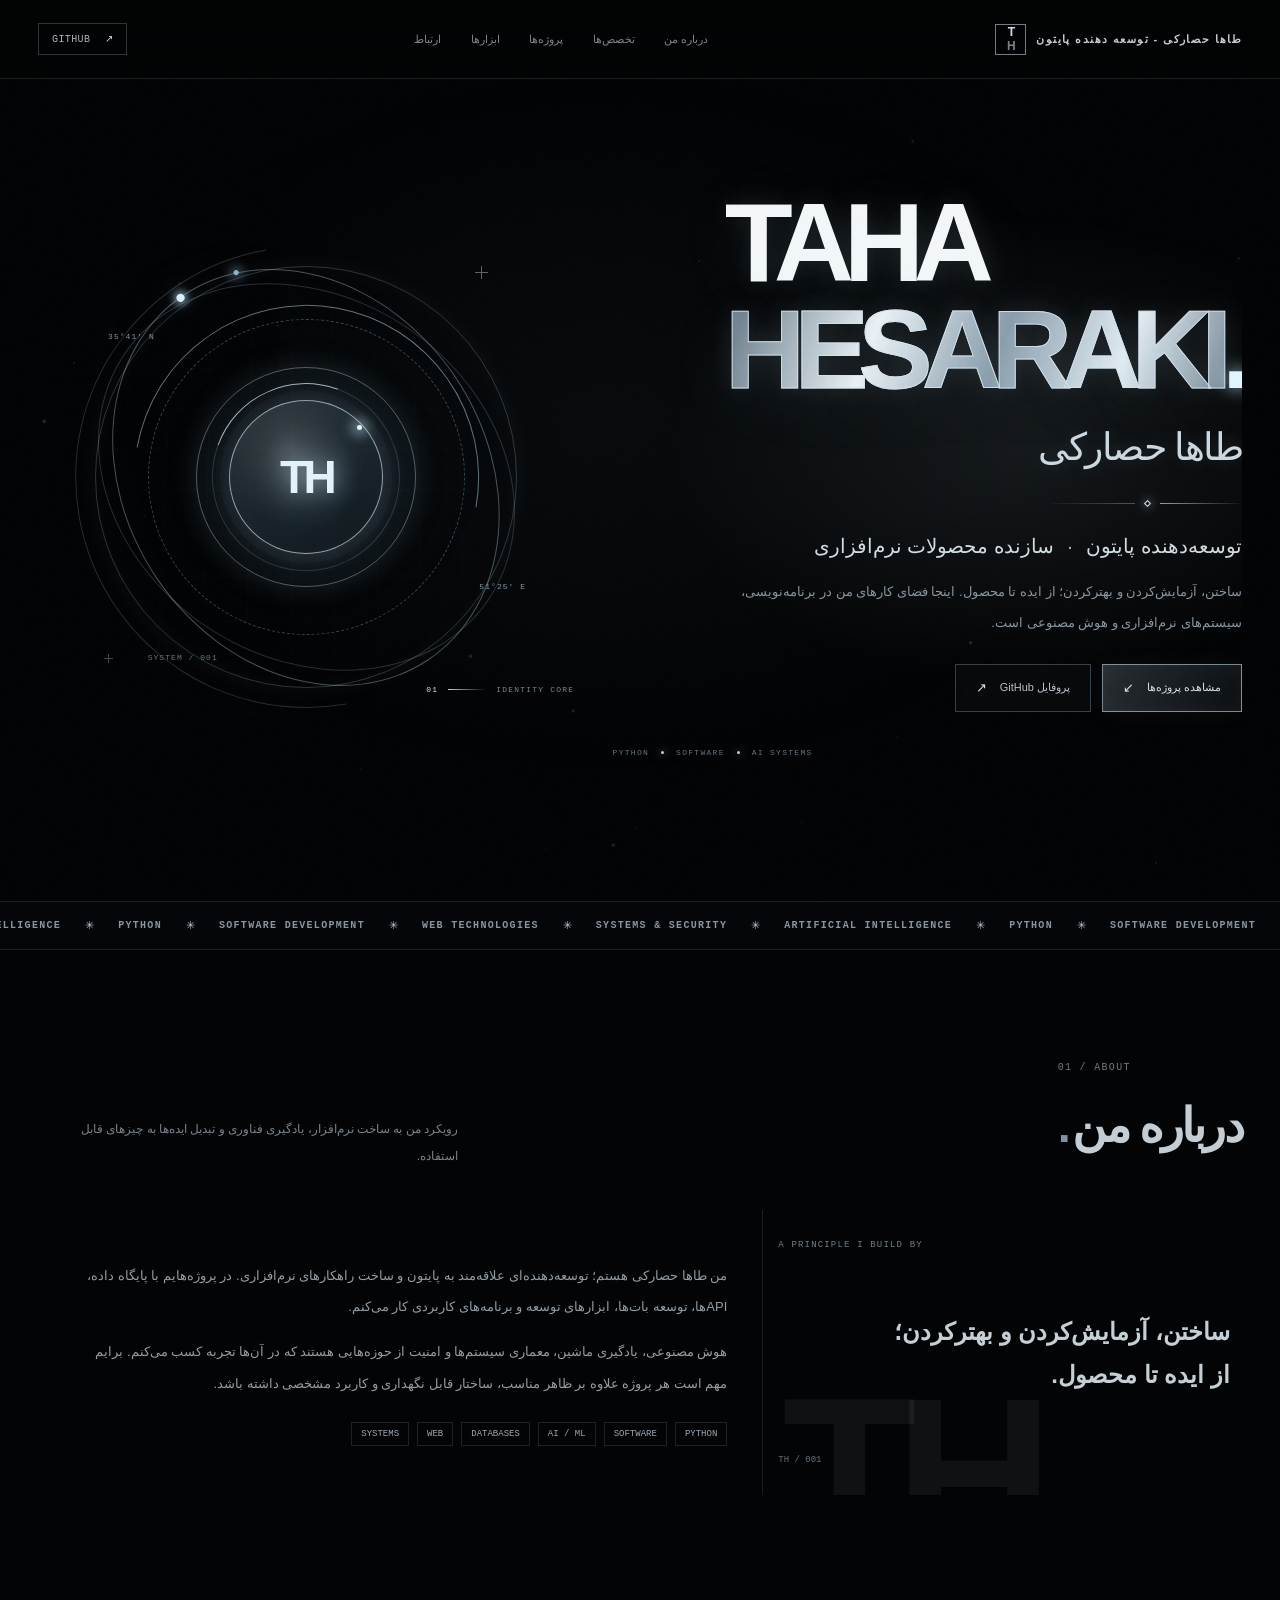
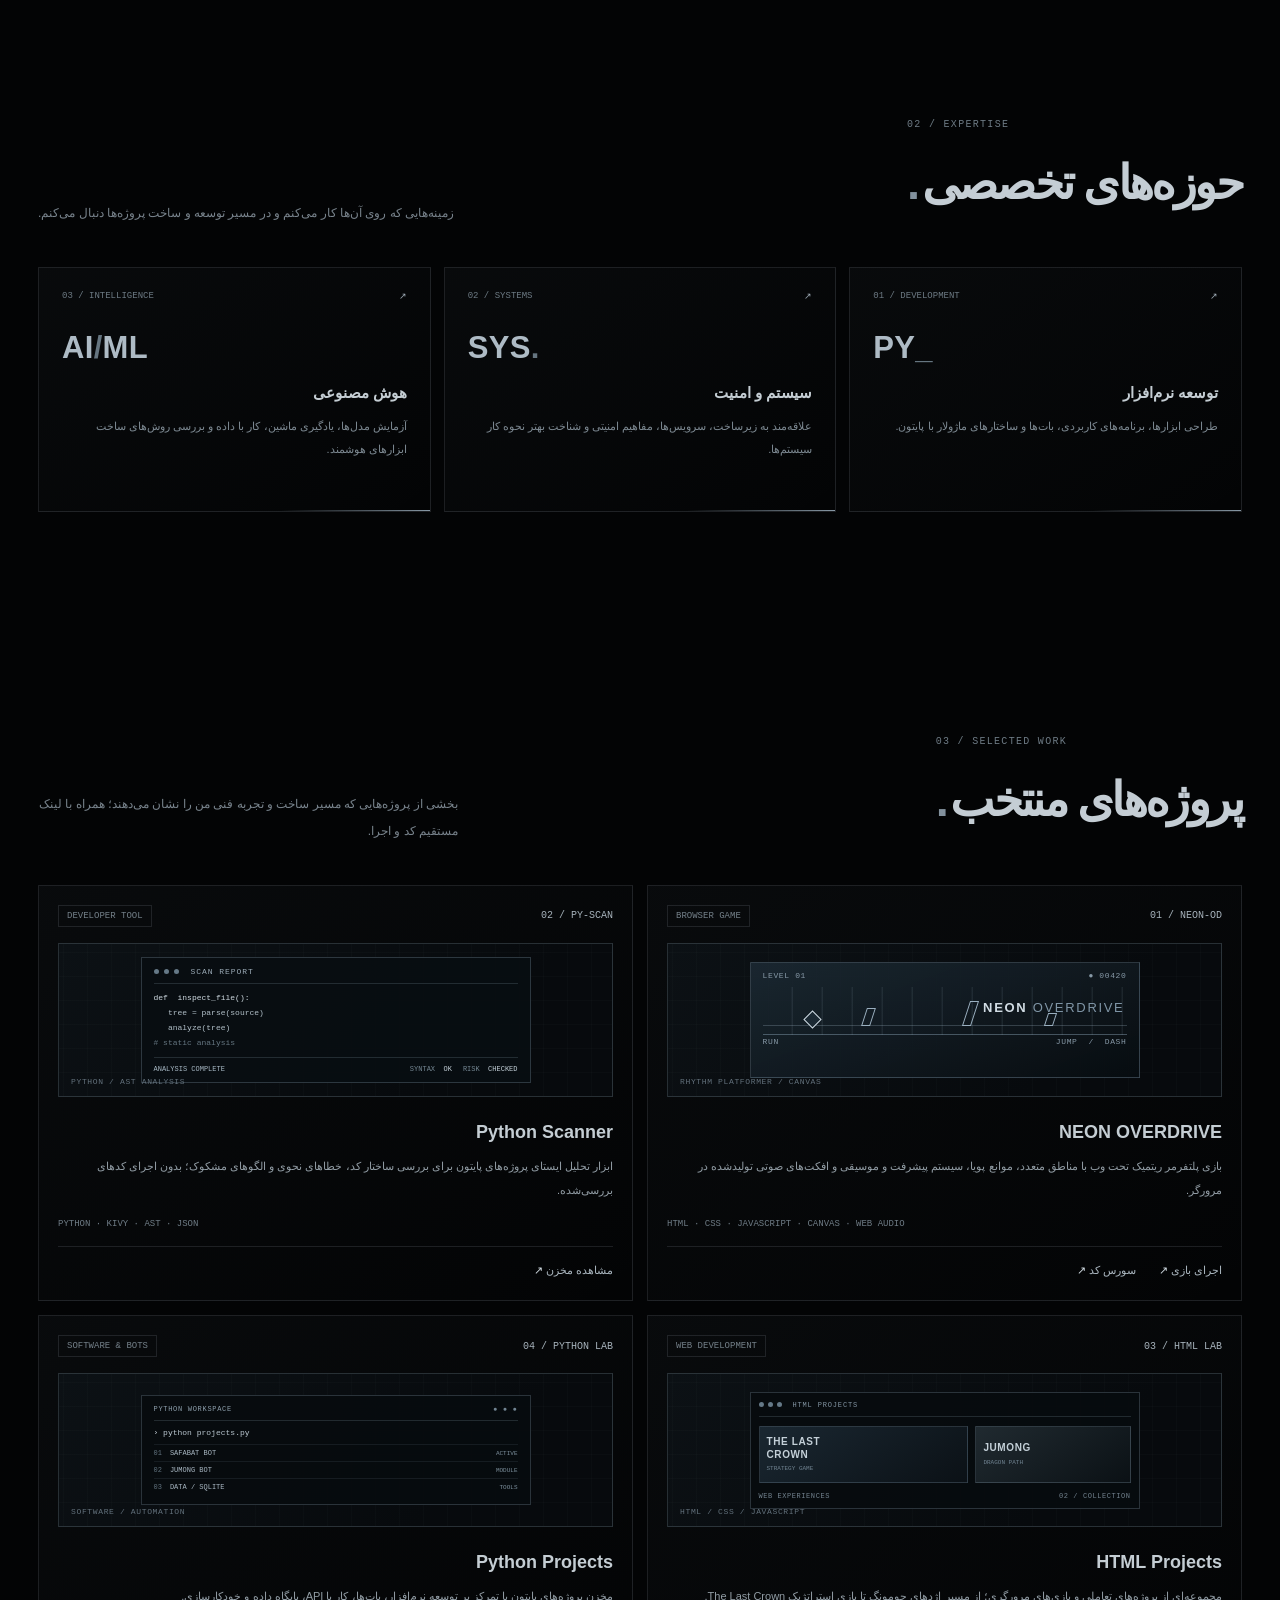
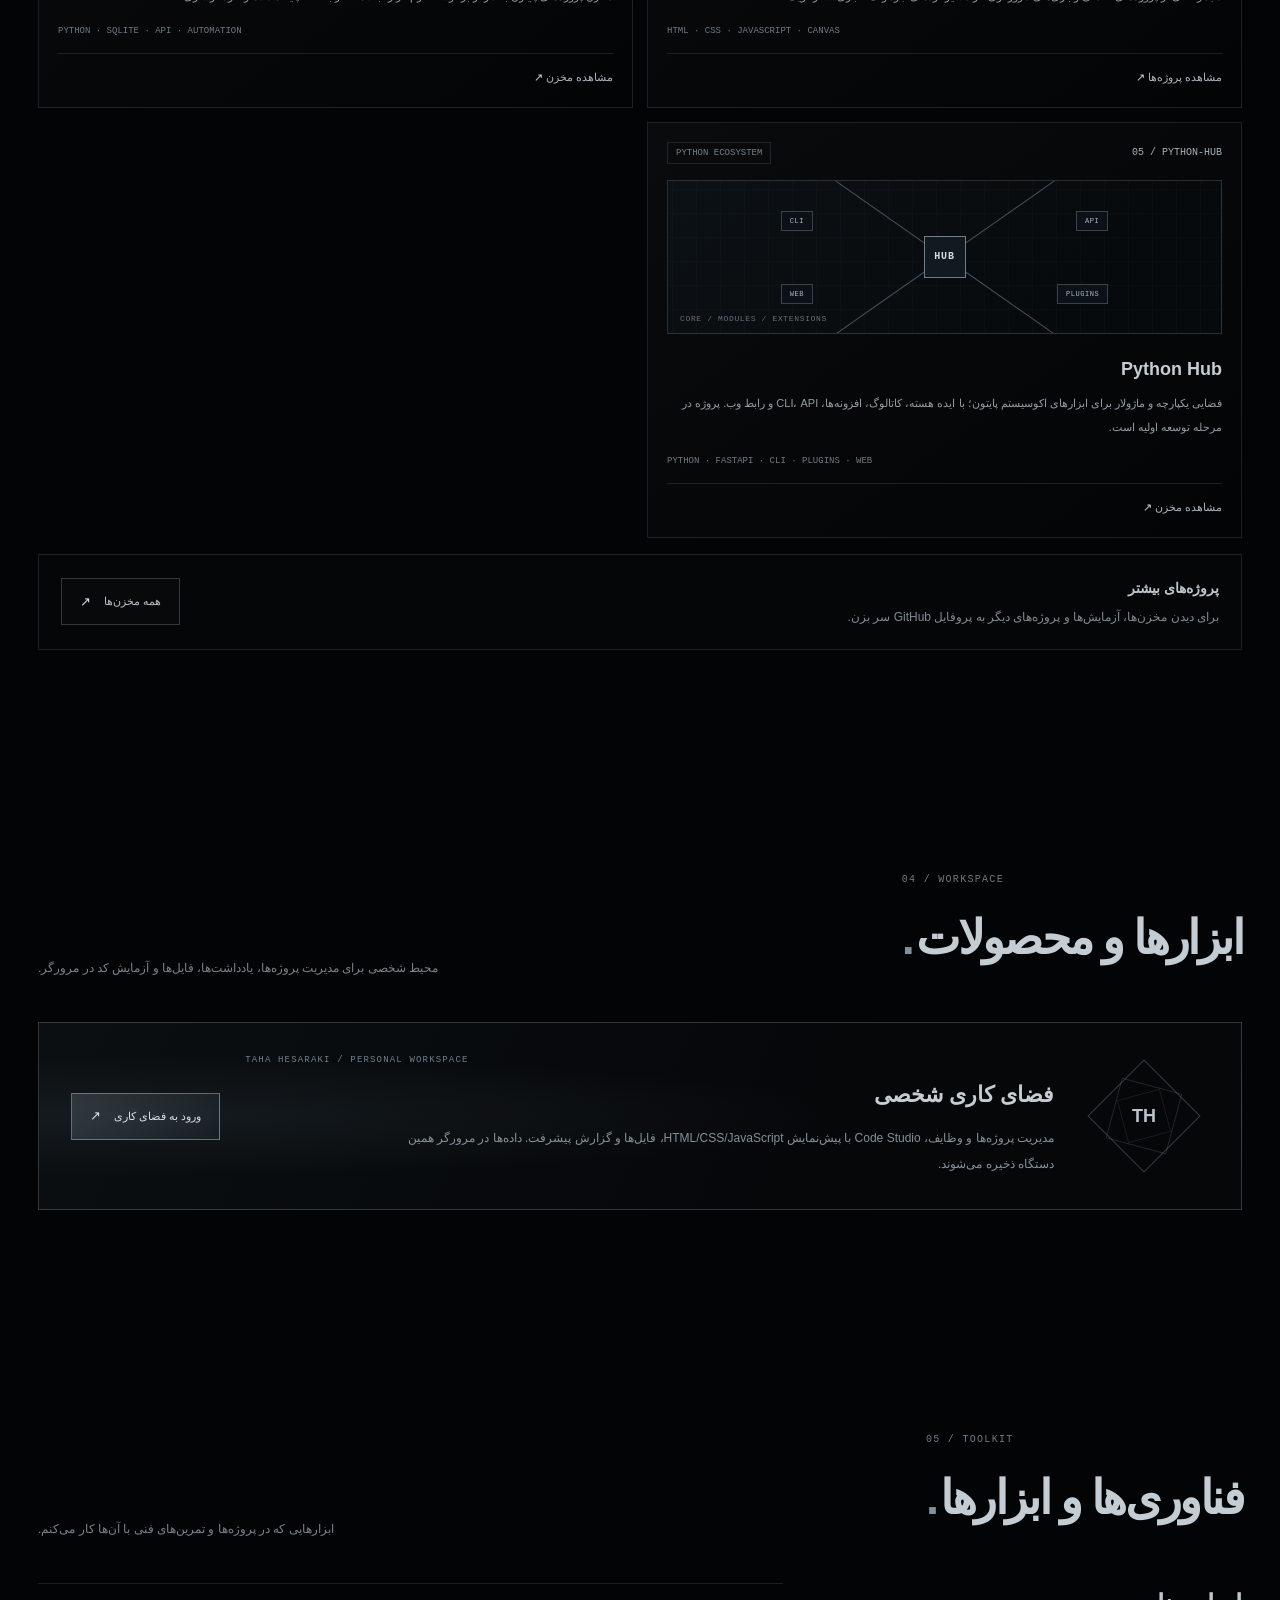
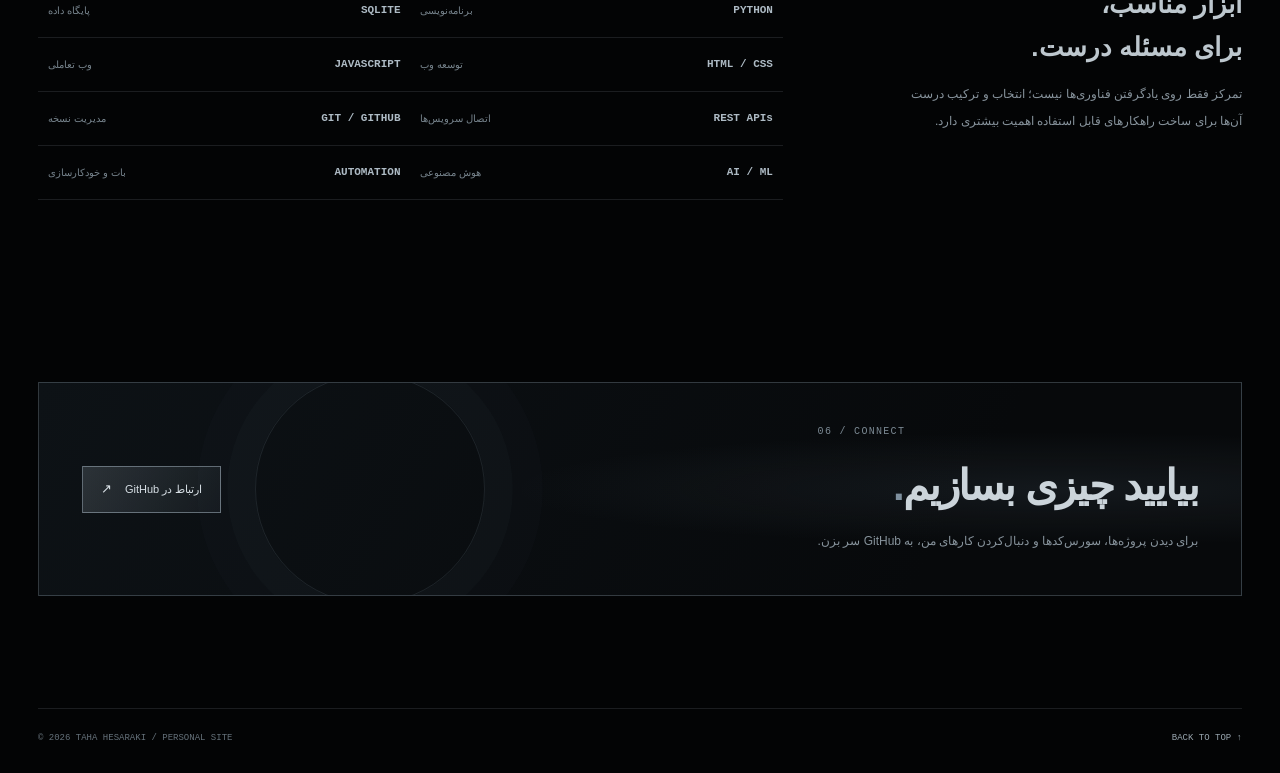
==== index.html @ ca50e753 "Refresh stylesheet cache after mobile hero fix" ====
<!doctype html>
<html lang="fa" dir="rtl">
<head>
<meta charset="utf-8">
<meta name="viewport" content="width=device-width, initial-scale=1">
<meta name="theme-color" content="#030405">
<meta name="description" content="وب‌سایت شخصی طاها حصارکی؛ توسعه نرم‌افزار، پایتون، سیستم‌ها و هوش مصنوعی. پروژه‌ها، تخصص‌ها و ابزارها.">
<meta name="google-site-verification" content="Q-YKdiDwGB5P6xea0wYC6nx39-fUan0Ve2GbuuRShiM">
<meta property="og:type" content="website">
<meta property="og:locale" content="fa_IR">
<meta property="og:title" content="طاها حصارکی - توسعه دهنده پایتون">
<meta property="og:description" content="فضای دیجیتال طاها حصارکی؛ نرم‌افزار، پایتون، سیستم‌ها و هوش مصنوعی.">
<meta property="og:url" content="https://tahadev24.github.io/">
<meta name="twitter:card" content="summary">
<link rel="canonical" href="https://tahadev24.github.io/">
<link rel="icon" type="image/svg+xml" href="data:image/svg+xml,%3Csvg xmlns='http://www.w3.org/2000/svg' viewBox='0 0 64 64'%3E%3Crect width='64' height='64' rx='14' fill='%23080a0c'/%3E%3Cpath d='M13 17h38v7H36v23h-8V24H13z' fill='%23c9cdd1'/%3E%3C/svg%3E">
<link rel="stylesheet" href="/assets/css/site.css?v=20261123-mobilefix1">
<title>طاها حصارکی - توسعه دهنده پایتون</title>
</head>
<body>
<div class="ambient" aria-hidden="true"></div>
<canvas id="silver-field" aria-hidden="true"></canvas>
<div id="progress" aria-hidden="true"></div>
<header class="site-header">
  <div class="wrap nav">
    <a class="brand" href="#home" aria-label="طاها حصارکی - توسعه دهنده پایتون"><span class="brand-symbol" aria-hidden="true">T<span>H</span></span><span class="brand-name">طاها حصارکی - توسعه دهنده پایتون</span></a>
    <nav class="nav-links" id="primary-navigation" aria-label="ناوبری اصلی">
      <a href="#about">درباره من</a><a href="#expertise">تخصص‌ها</a><a href="#projects">پروژه‌ها</a><a href="#tools">ابزارها</a><a href="#contact">ارتباط</a>
    </nav>
    <div class="nav-actions">
      <a class="github-link" href="https://github.com/TahaDev24" target="_blank" rel="noopener noreferrer">GITHUB <span>↗</span></a>
      <button class="menu-toggle" type="button" aria-label="باز کردن منو" aria-expanded="false" aria-controls="primary-navigation"><span aria-hidden="true">☰</span></button>
    </div>
  </div>
</header>
<main>
  <section class="hero wrap hero-typographic" id="home">
    <div class="hero-identity">
      <div class="hero-name-wrap">
        <h1 class="hero-name" aria-label="Taha Hesaraki">
          <span class="hero-name-first">TAHA</span>
          <span class="hero-name-last">HESARAKI<span class="hero-name-period">.</span></span>
        </h1>
        <div class="hero-native-name" lang="fa" dir="rtl">طاها حصارکی</div>
      </div>
      <div class="hero-divider"><span></span><i></i><span></span></div>
      <div class="hero-role">توسعه‌دهنده پایتون <b>·</b> سازنده محصولات نرم‌افزاری</div>
      <p class="hero-description">ساختن، آزمایش‌کردن و بهترکردن؛ از ایده تا محصول. اینجا فضای کارهای من در برنامه‌نویسی، سیستم‌های نرم‌افزاری و هوش مصنوعی است.</p>
      <div class="hero-actions">
        <a class="action primary" href="#projects">مشاهده پروژه‌ها <span class="arrow">↙</span></a>
        <a class="action ghost" href="https://github.com/TahaDev24" target="_blank" rel="noopener noreferrer">پروفایل GitHub <span class="arrow">↗</span></a>
      </div>
      <div class="hero-signature"><span>PYTHON</span><i></i><span>SOFTWARE</span><i></i><span>AI SYSTEMS</span></div>
    </div>
    <div class="hero-tech-visual" aria-hidden="true">
      <div class="tech-visual-grid"></div>
      <div class="tech-visual-cross cross-one"></div><div class="tech-visual-cross cross-two"></div>
      <div class="reactor">
        <div class="reactor-halo"></div>
        <div class="reactor-ring ring-outer"></div>
        <div class="reactor-ring ring-middle"></div>
        <div class="reactor-ring ring-inner"></div>
        <div class="reactor-orbit orbit-one"><i></i></div>
        <div class="reactor-orbit orbit-two"><i></i></div>
        <div class="reactor-core"><span>TH</span><i></i></div>
        <span class="reactor-coordinate coordinate-one">35°41' N</span>
        <span class="reactor-coordinate coordinate-two">51°25' E</span>
        <span class="reactor-coordinate coordinate-three">SYSTEM / 001</span>
      </div>
      <div class="visual-index"><span>01</span><i></i><span>IDENTITY CORE</span></div>
    </div>
    <a class="scroll-cue" href="#about" aria-label="رفتن به بخش درباره من"><span>SCROLL TO EXPLORE</span><i></i></a>
  </section>

  <div class="marquee" aria-label="حوزه‌های فعالیت"><div class="marquee-track" aria-hidden="true">
    <span>SOFTWARE DEVELOPMENT</span><i>✳</i><span>PYTHON</span><i>✳</i><span>ARTIFICIAL INTELLIGENCE</span><i>✳</i><span>SYSTEMS &amp; SECURITY</span><i>✳</i><span>WEB TECHNOLOGIES</span><i>✳</i>
    <span>SOFTWARE DEVELOPMENT</span><i>✳</i><span>PYTHON</span><i>✳</i><span>ARTIFICIAL INTELLIGENCE</span><i>✳</i><span>SYSTEMS &amp; SECURITY</span><i>✳</i><span>WEB TECHNOLOGIES</span><i>✳</i>
  </div></div>

  <section class="content-section" id="about"><div class="wrap">
    <div class="section-heading reveal"><div><div class="section-index">01 / ABOUT</div><h2 class="section-title">درباره من<span class="title-mark">.</span></h2></div><p class="section-description">رویکرد من به ساخت نرم‌افزار، یادگیری فناوری و تبدیل ایده‌ها به چیزهای قابل استفاده.</p></div>
    <div class="about-grid">
      <div class="about-quote reveal"><div class="micro">A PRINCIPLE I BUILD BY</div><strong>ساختن، آزمایش‌کردن و بهترکردن؛<br>از ایده تا محصول.</strong><div class="quote-index">TH / 001</div></div>
      <div class="about-copy reveal delay-1">
        <p>من طاها حصارکی هستم؛ توسعه‌دهنده‌ای علاقه‌مند به پایتون و ساخت راهکارهای نرم‌افزاری. در پروژه‌هایم با پایگاه داده، APIها، توسعه بات‌ها، ابزارهای توسعه و برنامه‌های کاربردی کار می‌کنم.</p>
        <p>هوش مصنوعی، یادگیری ماشین، معماری سیستم‌ها و امنیت از حوزه‌هایی هستند که در آن‌ها تجربه کسب می‌کنم. برایم مهم است هر پروژه علاوه بر ظاهر مناسب، ساختار قابل نگهداری و کاربرد مشخصی داشته باشد.</p>
        <div class="tag-list"><span>PYTHON</span><span>SOFTWARE</span><span>AI / ML</span><span>DATABASES</span><span>WEB</span><span>SYSTEMS</span></div>
      </div>
    </div>
  </div></section>

  <section class="content-section" id="expertise"><div class="wrap">
    <div class="section-heading reveal"><div><div class="section-index">02 / EXPERTISE</div><h2 class="section-title">حوزه‌های تخصصی<span class="title-mark">.</span></h2></div><p class="section-description">زمینه‌هایی که روی آن‌ها کار می‌کنم و در مسیر توسعه و ساخت پروژه‌ها دنبال می‌کنم.</p></div>
    <div class="capability-grid">
      <article class="capability reveal"><div class="capability-top"><span>01 / DEVELOPMENT</span><b>↗</b></div><div class="capability-mark">PY<span>_</span></div><h3>توسعه نرم‌افزار</h3><p>طراحی ابزارها، برنامه‌های کاربردی، بات‌ها و ساختارهای ماژولار با پایتون.</p><div class="capability-line"></div></article>
      <article class="capability reveal delay-1"><div class="capability-top"><span>02 / SYSTEMS</span><b>↗</b></div><div class="capability-mark">SYS<span>.</span></div><h3>سیستم و امنیت</h3><p>علاقه‌مند به زیرساخت، سرویس‌ها، مفاهیم امنیتی و شناخت بهتر نحوه کار سیستم‌ها.</p><div class="capability-line"></div></article>
      <article class="capability reveal delay-2"><div class="capability-top"><span>03 / INTELLIGENCE</span><b>↗</b></div><div class="capability-mark">AI<span>/</span>ML</div><h3>هوش مصنوعی</h3><p>آزمایش مدل‌ها، یادگیری ماشین، کار با داده و بررسی روش‌های ساخت ابزارهای هوشمند.</p><div class="capability-line"></div></article>
    </div>
  </div></section>

  <section class="content-section" id="projects"><div class="wrap">
    <div class="section-heading reveal"><div><div class="section-index">03 / SELECTED WORK</div><h2 class="section-title">پروژه‌های منتخب<span class="title-mark">.</span></h2></div><p class="section-description">بخشی از پروژه‌هایی که مسیر ساخت و تجربه فنی من را نشان می‌دهند؛ همراه با لینک مستقیم کد و اجرا.</p></div>
    <div class="projects-grid">
      <article class="project reveal"><div class="project-top"><span class="project-id">01 / NEON-OD</span><span class="project-type">BROWSER GAME</span></div><div class="project-visual neon" aria-label="نمای گرافیکی بازی NEON OVERDRIVE"><div class="game-preview"><div class="game-hud"><span>LEVEL 01</span><span>● 00420</span></div><div class="game-track"><i></i><i></i><i></i><b></b></div><div class="game-readout">NEON <strong>OVERDRIVE</strong></div><div class="game-foot"><span>RUN</span><span>JUMP&nbsp; / &nbsp;DASH</span></div></div><span class="visual-coord">RHYTHM PLATFORMER / CANVAS</span></div><h3>NEON OVERDRIVE</h3><p>بازی پلتفرمر ریتمیک تحت وب با مناطق متعدد، موانع پویا، سیستم پیشرفت و موسیقی و افکت‌های صوتی تولیدشده در مرورگر.</p><div class="stack">HTML · CSS · JAVASCRIPT · CANVAS · WEB AUDIO</div><div class="project-links"><a href="https://tahadev24.github.io/NEON-OVERDRIVE/" target="_blank" rel="noopener noreferrer">اجرای بازی <b>↗</b></a><a href="https://github.com/TahaDev24/NEON-OVERDRIVE" target="_blank" rel="noopener noreferrer">سورس کد <b>↗</b></a></div></article>
      <article class="project reveal delay-1"><div class="project-top"><span class="project-id">02 / PY-SCAN</span><span class="project-type">DEVELOPER TOOL</span></div><div class="project-visual scanner" aria-label="نمای گرافیکی گزارش تحلیل کد پایتون"><div class="scan-preview"><div class="scan-title"><span></span><span></span><span></span><b>SCAN REPORT</b></div><div class="code-lines"><i>def&nbsp; inspect_file():</i><i>&nbsp;&nbsp; tree = parse(source)</i><i>&nbsp;&nbsp; analyze(tree)</i><i class="code-muted"># static analysis</i></div><div class="scan-result"><b>ANALYSIS COMPLETE</b><span>SYNTAX&nbsp; <strong>OK</strong></span><span>RISK&nbsp; <strong>CHECKED</strong></span></div></div><span class="visual-coord">PYTHON / AST ANALYSIS</span></div><h3>Python Scanner</h3><p>ابزار تحلیل ایستای پروژه‌های پایتون برای بررسی ساختار کد، خطاهای نحوی و الگوهای مشکوک؛ بدون اجرای کدهای بررسی‌شده.</p><div class="stack">PYTHON · KIVY · AST · JSON</div><div class="project-links"><a href="https://github.com/TahaDev24/Python-Scanner" target="_blank" rel="noopener noreferrer">مشاهده مخزن <b>↗</b></a></div></article>
      <article class="project reveal"><div class="project-top"><span class="project-id">03 / HTML LAB</span><span class="project-type">WEB DEVELOPMENT</span></div><div class="project-visual web" aria-label="نمای گرافیکی مجموعه پروژه‌های وب"><div class="web-preview"><div class="browser-bar"><span></span><span></span><span></span><b>HTML PROJECTS</b></div><div class="web-showcase"><div class="web-tile crown"><b>THE LAST<br>CROWN</b><small>STRATEGY GAME</small></div><div class="web-tile dragon"><b>JUMONG</b><small>DRAGON PATH</small></div></div><div class="web-footer"><span>WEB EXPERIENCES</span><span>02 / COLLECTION</span></div></div><span class="visual-coord">HTML / CSS / JAVASCRIPT</span></div><h3>HTML Projects</h3><p>مجموعه‌ای از پروژه‌های تعاملی و بازی‌های مرورگری؛ از مسیر اژدهای جومونگ تا بازی استراتژیک The Last Crown.</p><div class="stack">HTML · CSS · JAVASCRIPT · CANVAS</div><div class="project-links"><a href="https://github.com/TahaDev24/HTML-Projects" target="_blank" rel="noopener noreferrer">مشاهده پروژه‌ها <b>↗</b></a></div></article>
      <article class="project reveal delay-1"><div class="project-top"><span class="project-id">04 / PYTHON LAB</span><span class="project-type">SOFTWARE &amp; BOTS</span></div><div class="project-visual data" aria-label="نمای گرافیکی ابزارها و پروژه‌های پایتون"><div class="terminal-preview"><div class="terminal-head"><span>PYTHON WORKSPACE</span><b>● ● ●</b></div><div class="terminal-command"><i>›</i> python projects.py</div><div class="terminal-row"><span>01</span><b>SAFABAT BOT</b><em>ACTIVE</em></div><div class="terminal-row"><span>02</span><b>JUMONG BOT</b><em>MODULE</em></div><div class="terminal-row"><span>03</span><b>DATA / SQLITE</b><em>TOOLS</em></div></div><span class="visual-coord">SOFTWARE / AUTOMATION</span></div><h3>Python Projects</h3><p>مخزن پروژه‌های پایتون با تمرکز بر توسعه نرم‌افزار، بات‌ها، کار با API، پایگاه داده و خودکارسازی.</p><div class="stack">PYTHON · SQLITE · API · AUTOMATION</div><div class="project-links"><a href="https://github.com/TahaDev24/Python-Projects" target="_blank" rel="noopener noreferrer">مشاهده مخزن <b>↗</b></a></div></article>
      <article class="project reveal"><div class="project-top"><span class="project-id">05 / PYTHON-HUB</span><span class="project-type">PYTHON ECOSYSTEM</span></div><div class="project-visual hub" aria-label="نمای گرافیکی معماری ماژولار Python Hub"><div class="hub-preview"><div class="hub-core">HUB</div><span class="hub-module m1">CLI</span><span class="hub-module m2">API</span><span class="hub-module m3">WEB</span><span class="hub-module m4">PLUGINS</span><i class="hub-link l1"></i><i class="hub-link l2"></i><i class="hub-link l3"></i><i class="hub-link l4"></i></div><span class="visual-coord">CORE / MODULES / EXTENSIONS</span></div><h3>Python Hub</h3><p>فضایی یکپارچه و ماژولار برای ابزارهای اکوسیستم پایتون؛ با ایده هسته، کاتالوگ، افزونه‌ها، CLI، API و رابط وب. پروژه در مرحله توسعه اولیه است.</p><div class="stack">PYTHON · FASTAPI · CLI · PLUGINS · WEB</div><div class="project-links"><a href="https://github.com/TahaDev24/PYTHON-HUB" target="_blank" rel="noopener noreferrer">مشاهده مخزن <b>↗</b></a></div></article>
    </div>
    <div class="more-projects reveal"><div><strong>پروژه‌های بیشتر</strong><p>برای دیدن مخزن‌ها، آزمایش‌ها و پروژه‌های دیگر به پروفایل GitHub سر بزن.</p></div><a class="action ghost" href="https://github.com/TahaDev24?tab=repositories" target="_blank" rel="noopener noreferrer">همه مخزن‌ها <span class="arrow">↗</span></a></div>
  </div></section>

  <section class="content-section" id="tools"><div class="wrap">
    <div class="section-heading reveal"><div><div class="section-index">04 / WORKSPACE</div><h2 class="section-title">ابزارها و محصولات<span class="title-mark">.</span></h2></div><p class="section-description">محیط شخصی برای مدیریت پروژه‌ها، یادداشت‌ها، فایل‌ها و آزمایش کد در مرورگر.</p></div>
    <div class="workspace-banner reveal"><div class="workspace-graphic" aria-hidden="true"><span></span><span></span><span></span><b>TH</b></div><div class="workspace-copy"><div class="micro">TAHA HESARAKI / PERSONAL WORKSPACE</div><h3>فضای کاری شخصی</h3><p>مدیریت پروژه‌ها و وظایف، Code Studio با پیش‌نمایش HTML/CSS/JavaScript، فایل‌ها و گزارش پیشرفت. داده‌ها در مرورگر همین دستگاه ذخیره می‌شوند.</p></div><a class="action primary" href="/tools/">ورود به فضای کاری <span class="arrow">↗</span></a></div>
  </div></section>

  <section class="content-section" id="skills"><div class="wrap">
    <div class="section-heading reveal"><div><div class="section-index">05 / TOOLKIT</div><h2 class="section-title">فناوری‌ها و ابزارها<span class="title-mark">.</span></h2></div><p class="section-description">ابزارهایی که در پروژه‌ها و تمرین‌های فنی با آن‌ها کار می‌کنم.</p></div>
    <div class="skill-layout"><div class="skill-intro reveal"><strong>ابزار مناسب،<br>برای مسئله درست.</strong><p>تمرکز فقط روی یادگرفتن فناوری‌ها نیست؛ انتخاب و ترکیب درست آن‌ها برای ساخت راهکارهای قابل استفاده اهمیت بیشتری دارد.</p></div><div class="skill-list reveal delay-1">
      <div class="skill"><b>PYTHON</b><span>برنامه‌نویسی</span></div><div class="skill"><b>SQLITE</b><span>پایگاه داده</span></div>
      <div class="skill"><b>HTML / CSS</b><span>توسعه وب</span></div><div class="skill"><b>JAVASCRIPT</b><span>وب تعاملی</span></div>
      <div class="skill"><b>REST APIs</b><span>اتصال سرویس‌ها</span></div><div class="skill"><b>GIT / GITHUB</b><span>مدیریت نسخه</span></div>
      <div class="skill"><b>AI / ML</b><span>هوش مصنوعی</span></div><div class="skill"><b>AUTOMATION</b><span>بات و خودکارسازی</span></div>
    </div></div>
  </div></section>

  <section class="content-section contact-section" id="contact"><div class="wrap"><div class="contact-panel reveal">
    <div class="contact-orbit" aria-hidden="true"></div><div class="contact-copy"><div class="section-index">06 / CONNECT</div><h2>بیایید چیزی بسازیم<span>.</span></h2><p>برای دیدن پروژه‌ها، سورس‌کدها و دنبال‌کردن کارهای من، به GitHub سر بزن.</p></div>
    <a class="action primary" href="https://github.com/TahaDev24" target="_blank" rel="noopener noreferrer">ارتباط در GitHub <span class="arrow">↗</span></a>
  </div></div></section>
</main>
<footer class="wrap"><span>© <span id="year"></span> TAHA HESARAKI / PERSONAL SITE</span><a href="#home">BACK TO TOP ↑</a></footer>
<script src="/assets/js/silver-field.js?v=20261122-4" defer></script>
<script src="/assets/js/site.js?v=20261122-4" defer></script>
</body>
</html>
---- assets/css/site.css ----
:root{
  color-scheme:dark;--bg:#030405;--panel:#080a0c;--panel2:#0b0e11;--ink:#c9cdd1;--bright:#e0e4e7;--muted:#747c83;--dim:#454d54;--line:rgba(190,202,212,.13);--line2:rgba(190,202,212,.24);--silver:#aeb8c1;--fa:Tahoma,"Segoe UI",sans-serif;--en:Arial,Helvetica,sans-serif;--mono:"Courier New",monospace;--max:1280px;--ease:cubic-bezier(.2,.75,.25,1)
}
*{box-sizing:border-box}html{background:var(--bg);color-scheme:dark;scroll-behavior:smooth;scroll-padding-top:100px;overflow-x:clip}
body{margin:0;min-width:320px;background:var(--bg);color:var(--ink);font:400 14px/1.9 var(--fa);overflow-x:clip}
body:after{content:"";position:fixed;inset:0;z-index:9;pointer-events:none;opacity:.025;background-image:url("data:image/svg+xml,%3Csvg viewBox='0 0 180 180' xmlns='http://www.w3.org/2000/svg'%3E%3Cfilter id='n'%3E%3CfeTurbulence type='fractalNoise' baseFrequency='.8' numOctaves='3' stitchTiles='stitch'/%3E%3C/filter%3E%3Crect width='100%25' height='100%25' filter='url(%23n)' opacity='.3'/%3E%3C/svg%3E")}
a{color:inherit;text-decoration:none}button{font:inherit}.wrap{width:min(var(--max),calc(100% - 76px));margin-inline:auto}.mono{font-family:var(--mono);direction:ltr;unicode-bidi:embed}::selection{background:#aeb8c1;color:#050607}
.ambient{position:fixed;inset:0;z-index:-1;pointer-events:none;background:radial-gradient(ellipse at 52% 17%,rgba(137,155,171,.035),transparent 34%),#030405}
#silver-field{position:fixed;inset:0;width:100%;height:100%;z-index:1;pointer-events:none;opacity:.72;mix-blend-mode:screen;display:block}
#progress{position:fixed;z-index:60;inset:0 0 auto auto;height:2px;width:0;background:linear-gradient(90deg,#64717d,#d8e0e6);box-shadow:0 0 14px rgba(205,220,230,.42)}
.site-header{position:sticky;top:0;z-index:40;border-bottom:1px solid var(--line);background:rgba(3,4,5,.76);backdrop-filter:blur(20px);-webkit-backdrop-filter:blur(20px)}
.nav{height:78px;display:flex;align-items:center;justify-content:space-between;gap:24px}
.brand{display:flex;align-items:center;gap:10px;direction:ltr;white-space:nowrap}.brand-symbol{width:31px;height:31px;display:grid;place-items:center;border:1px solid #707d88;color:#d7dfe5;font:700 12px var(--en);letter-spacing:-.1em}.brand-symbol span{color:#75828d}.brand-name{font:700 11px var(--en);letter-spacing:.13em;color:#c6cdd2}.brand-version{color:#59636c;font:10px var(--mono)}
.nav-links{display:flex;align-items:center;gap:clamp(13px,2.3vw,30px);color:#7c858d;font-size:11px}.nav-links a{position:relative;transition:color .2s}.nav-links a:after{content:"";position:absolute;right:0;bottom:-10px;width:0;height:1px;background:#bac5ce;transition:width .25s}.nav-links a:hover,.nav-links a[aria-current=location]{color:#d8dfe4}.nav-links a:hover:after{width:100%}
.nav-actions{display:flex;align-items:center;gap:10px}.github-link{padding:9px 13px;border:1px solid var(--line2);color:#aab4bc;font:10px var(--mono);direction:ltr;letter-spacing:.04em;transition:.25s}.github-link span{color:#d5dde3;margin-left:8px}.github-link:hover{border-color:#9aa8b3;background:rgba(155,171,184,.1)}
.menu-toggle{display:none;width:42px;height:42px;border:1px solid var(--line);background:transparent;color:#cbd2d8}
main,footer{position:relative;z-index:2}.site-header{position:sticky;top:0;z-index:40}
.hero{min-height:min(850px,calc(100svh - 78px));display:grid;grid-template-columns:.94fr 1.06fr;align-items:center;gap:26px;padding:65px 0 88px;position:relative;isolation:isolate}
.hero-copy{position:relative;z-index:3}.eyebrow{display:flex;align-items:center;gap:10px;color:#7e8992;font:10px var(--mono);letter-spacing:.1em;direction:ltr}.eyebrow-dot{width:6px;height:6px;border-radius:50%;background:#b7c3cc;box-shadow:0 0 12px #a9bac7}.eyebrow i{font-style:normal;color:#45515a}
.hero h1{margin:26px 0 12px;font-size:clamp(66px,8vw,112px);font-weight:800;line-height:1.15;letter-spacing:-.075em;color:#c8d0d6}.hero h1 span{display:block;color:#7e8992}
.hero-role{font:600 clamp(17px,2.2vw,28px)/1.4 var(--en);letter-spacing:.015em;color:#77838c;direction:ltr}.hero-role b{color:#aebbc5;font-weight:400;margin:0 5px}
.hero-description{max-width:550px;margin:25px 0 29px;color:#929da5;font-size:14px;line-height:2.35}
.hero-actions{display:flex;gap:11px;flex-wrap:wrap}.action{min-height:47px;display:inline-flex;align-items:center;justify-content:center;gap:13px;padding:10px 18px;border:1px solid var(--line2);color:#b8c2ca;font-size:11px;transition:transform .25s var(--ease),background .25s,color .25s,border-color .25s}.action:hover{transform:translateY(-3px);border-color:#9eacb7;background:rgba(160,176,188,.09)}.action.primary{background:linear-gradient(120deg,rgba(166,181,193,.2),rgba(90,104,116,.1));border-color:rgba(176,193,206,.48);color:#d7dfe5}.action.primary:hover{background:rgba(178,194,206,.23)}.action.ghost{background:rgba(255,255,255,.012)}.arrow{font:13px var(--mono);color:#dce4e9}
.hero-meta{display:flex;gap:18px;flex-wrap:wrap;margin-top:40px;color:#65717a;font:9px var(--mono);direction:ltr;letter-spacing:.045em}.hero-meta span:before{content:"+";color:#aab7c1;margin-right:7px}
.hero-art{height:570px;position:relative;isolation:isolate;overflow:hidden;z-index:1;border:1px solid rgba(170,190,205,.08);background:radial-gradient(ellipse at 50% 49%,rgba(106,125,141,.035),rgba(8,12,16,.015) 42%,transparent 72%);mask-image:linear-gradient(90deg,transparent 0%,#000 10%,#000 90%,transparent 100%)}
.hero-art-grid{position:absolute;inset:0;opacity:.09;background-image:linear-gradient(rgba(160,180,195,.09) 1px,transparent 1px),linear-gradient(90deg,rgba(160,180,195,.09) 1px,transparent 1px);background-size:54px 54px;mask-image:radial-gradient(ellipse at center,#000,transparent 75%)}
#hero-core{position:absolute;inset:0;width:100%;height:100%;z-index:1}
.art-label{position:absolute;z-index:2;display:flex;gap:12px;align-items:center;color:#66737e;font:9px var(--mono);letter-spacing:.1em;direction:ltr}.art-label b{font-weight:400;color:#aab7c1}.art-label-top{top:24px;left:24px}.art-label-bottom{bottom:23px;right:24px}.art-label:before{content:"";width:20px;height:1px;background:#73818d}.art-crosshair{position:absolute;z-index:2;left:50%;top:50%;width:18px;height:18px;transform:translate(-50%,-50%);border:1px solid rgba(193,207,218,.35);border-radius:50%}.art-crosshair:after,.art-crosshair:before{content:"";position:absolute;background:rgba(193,207,218,.35)}.art-crosshair:before{width:1px;height:32px;left:8px;top:-8px}.art-crosshair:after{height:1px;width:32px;top:8px;left:-8px}
.scroll-cue{position:absolute;bottom:26px;right:0;display:flex;align-items:center;gap:14px;color:#64717b;font:9px var(--mono);direction:ltr;letter-spacing:.12em}.scroll-cue i{width:48px;height:1px;background:linear-gradient(90deg,#9baab5,transparent)}.hero-index{position:absolute;bottom:24px;left:0;color:#9eabb5;font:11px var(--mono);direction:ltr}.hero-index span{color:#4c5861}
.marquee{position:relative;z-index:2;overflow:hidden;border-block:1px solid var(--line);background:rgba(10,13,16,.38);color:#8996a0;padding:13px 0}.marquee-track{display:flex;align-items:center;width:max-content;animation:marquee 42s linear infinite}.marquee span{padding:0 24px;white-space:nowrap;font:600 10px var(--mono);letter-spacing:.13em;direction:ltr}.marquee i{font-style:normal;font-size:11px;color:#c0cbd3}@keyframes marquee{to{transform:translateX(-50%)}}
section.content-section{position:relative;z-index:2;padding:112px 0}.section-heading{display:flex;align-items:end;justify-content:space-between;gap:25px;margin-bottom:40px}.section-index{color:#6e7b85;font:10px var(--mono);letter-spacing:.13em;direction:ltr}.section-title{margin:8px 0 0;font-size:clamp(31px,4vw,47px);font-weight:700;letter-spacing:-.055em;color:#c4cdd4}.title-mark{color:#82919d;margin-right:4px}.section-description{max-width:420px;margin:0;color:#78838c;font-size:12px;line-height:2.25}
.about-grid{display:grid;grid-template-columns:.78fr 1.22fr;gap:15px}.about-quote{min-height:285px;position:relative;overflow:hidden;padding:30px 12px 30px 0;border:0;background:transparent;display:flex;flex-direction:column;justify-content:space-between}.about-quote:after{content:"TH";position:absolute;bottom:-80px;left:4px;color:rgba(177,196,211,.075);font:700 220px/.9 var(--en);letter-spacing:-.1em;pointer-events:none}.micro{font:9px var(--mono);letter-spacing:.13em;color:#71808b;direction:ltr}.about-quote strong{position:relative;z-index:1;max-width:340px;font-size:24px;line-height:1.8;color:#c5cfd6}.quote-index{position:relative;z-index:1;color:#61717d;font:9px var(--mono);direction:ltr}
.about-copy{padding:31px 35px;border:0;border-right:1px solid var(--line);background:transparent;display:flex;flex-direction:column;justify-content:center}.about-copy p{margin:0;color:#929da5;font-size:13px;line-height:2.45}.about-copy p+p{margin-top:13px}.tag-list{display:flex;flex-wrap:wrap;gap:8px;margin-top:22px}.tag-list span{padding:6px 9px;border:1px solid rgba(170,190,205,.16);color:#9eabb5;font:9px var(--mono);direction:ltr}
.capability-grid{display:grid;grid-template-columns:repeat(3,minmax(0,1fr));gap:13px}.capability{position:relative;min-height:245px;padding:23px;border:1px solid var(--line);background:linear-gradient(145deg,rgba(150,170,185,.045),rgba(255,255,255,.004));transition:transform .3s var(--ease),border-color .3s,background .3s;overflow:hidden}.capability:hover{transform:translateY(-5px);border-color:rgba(177,196,210,.38);background:rgba(110,130,145,.06)}.capability-top{display:flex;justify-content:space-between;color:#6d7a84;font:9px var(--mono);direction:ltr}.capability-top b{color:#9eabb5;font-weight:400}.capability-mark{margin:28px 0 13px;color:#aebbc5;font:700 31px var(--en);letter-spacing:.01em;direction:ltr}.capability-mark span{color:#657580}.capability h3{margin:0 0 7px;font-size:15px;color:#c4cdd3}.capability p{margin:0;color:#7d8992;font-size:11px;line-height:2.1}.capability-line{position:absolute;bottom:0;right:0;width:38%;height:1px;background:linear-gradient(90deg,transparent,#8798a5)}
.projects-grid{display:grid;grid-template-columns:repeat(2,minmax(0,1fr));gap:14px}.project{position:relative;min-height:355px;display:flex;flex-direction:column;overflow:hidden;padding:19px;border:1px solid var(--line);background:linear-gradient(145deg,rgba(130,151,167,.05),rgba(255,255,255,.005));transition:transform .35s var(--ease),border-color .35s,background .35s}.project:hover{transform:translateY(-5px);border-color:rgba(176,194,207,.34);background:rgba(120,140,155,.06)}.project-top{display:flex;align-items:center;justify-content:space-between;gap:12px;margin-bottom:16px}.project-id{color:#a6b2bb;font:10px var(--mono);direction:ltr}.project-type{padding:5px 8px;border:1px solid var(--line);color:#75818a;font:9px var(--mono);direction:ltr}
.project-visual{height:154px;position:relative;display:grid;place-items:center;overflow:hidden;margin-bottom:18px;border:1px solid rgba(155,177,193,.22);background:radial-gradient(ellipse at 50% 50%,rgba(139,163,181,.22),rgba(8,12,15,.9) 72%);isolation:isolate}.project-visual:after{content:"";position:absolute;inset:0;z-index:1;pointer-events:none;background:linear-gradient(115deg,transparent 25%,rgba(220,232,240,.08) 48%,transparent 70%);transform:translateX(-120%);animation:visual-sweep 7s ease-in-out infinite}.project-visual:before{content:"";position:absolute;inset:0;background-image:radial-gradient(circle,rgba(205,218,227,.65) 0 1px,transparent 1.5px);background-size:34px 34px;background-position:4px 8px;opacity:.25}.visual-word{position:relative;z-index:2;color:#d0dbe3;font:700 22px var(--en);letter-spacing:.09em;direction:ltr;text-shadow:0 0 22px rgba(177,198,214,.25)}.visual-word span{color:#596b79}.visual-coord{position:absolute;bottom:10px;left:12px;color:#63717c;font:8px var(--mono);direction:ltr;letter-spacing:.08em}.visual-orb{position:absolute;width:108px;height:108px;border:1px solid rgba(177,199,214,.55);border-radius:50%;box-shadow:0 0 0 15px rgba(166,190,206,.035),0 0 0 31px rgba(166,190,206,.018),inset 0 0 22px rgba(176,198,214,.14),0 0 35px rgba(176,198,214,.12);animation:orbital 12s linear infinite}.visual-orb:after{content:"";position:absolute;inset:-16px 8px;border:1px solid rgba(170,193,210,.26);border-radius:50%;transform:rotate(52deg)}@keyframes orbital{to{transform:rotate(360deg)}}@keyframes visual-sweep{0%,35%{transform:translateX(-120%)}65%,100%{transform:translateX(120%)}}
.scan-lines{position:absolute;inset:0;z-index:1;background:repeating-linear-gradient(0deg,transparent 0 8px,rgba(161,185,201,.07) 9px 10px);animation:scan 7s linear infinite}.scanner:after{content:"";position:absolute;left:0;right:0;top:0;height:1px;background:#a9bac6;box-shadow:0 0 14px #91a7b7;animation:scanline 4s ease-in-out infinite}@keyframes scan{to{background-position:0 50px}}@keyframes scanline{50%{top:100%}}
.wire-cube{position:relative;z-index:2;width:76px;height:76px;border:1px solid rgba(174,196,211,.6);transform:rotate(45deg) skew(-7deg,-7deg);box-shadow:0 0 25px rgba(159,184,201,.12)}.wire-cube:after{content:"";position:absolute;inset:13px;border:1px solid rgba(174,196,211,.3)}.data-rings{position:absolute;z-index:2;width:130px;height:86px;border:1px solid rgba(166,190,207,.5);border-radius:50%;transform:rotate(-25deg);box-shadow:0 0 0 12px rgba(166,190,207,.03),0 0 0 26px rgba(166,190,207,.018)}.hub-node{position:absolute;z-index:2;width:15px;height:15px;border-radius:50%;background:#b7c6d1;box-shadow:0 0 25px 8px rgba(164,188,205,.35)}.hub-node:before,.hub-node:after{content:"";position:absolute;width:80px;height:1px;background:linear-gradient(90deg,transparent,#8da1b0,transparent);transform:rotate(45deg);left:-34px;top:6px}.hub-node:after{transform:rotate(-45deg)}
.project h3{margin:0 0 6px;font-size:18px;color:#c4cdd3}.project p{flex:1;margin:0 0 13px;color:#929da5;font-size:11px;line-height:2.15}.stack{color:#6f7c86;font:9px/2 var(--mono);direction:ltr}.project-links{display:flex;gap:18px;flex-wrap:wrap;margin-top:13px;padding-top:13px;border-top:1px solid var(--line)}.project-links a{color:#aab6bf;font-size:11px;transition:color .2s}.project-links a:hover{color:#e0e7ec}.project-links b{margin-left:5px;font:11px var(--mono);font-weight:400;color:#d1dbe2}
.more-projects{display:flex;align-items:center;justify-content:space-between;gap:20px;margin-top:16px;padding:20px 22px;border:1px solid var(--line);background:rgba(120,140,155,.025)}.more-projects p{margin:0;color:#7f8b94;font-size:12px}.more-projects strong{display:block;margin-bottom:4px;color:#bbc5cc;font-size:14px}
.workspace-banner{display:flex;align-items:center;justify-content:space-between;gap:25px;position:relative;overflow:hidden;padding:32px;border:1px solid var(--line2);background:radial-gradient(ellipse at 10% 50%,rgba(116,139,156,.1),transparent 45%),linear-gradient(115deg,#0b0f12,#050709 65%)}.workspace-graphic{position:relative;width:130px;height:100px;flex:0 0 130px;display:grid;place-items:center}.workspace-graphic span{position:absolute;width:80px;height:80px;border:1px solid rgba(169,190,205,.3);transform:rotate(45deg)}.workspace-graphic span:nth-child(2){transform:rotate(15deg) scale(.78);border-color:rgba(169,190,205,.2)}.workspace-graphic span:nth-child(3){transform:rotate(75deg) scale(.55);border-color:rgba(169,190,205,.2)}.workspace-graphic b{font:700 18px var(--en);color:#b9c5cd}.workspace-copy{position:relative;z-index:1;flex:1}.workspace-copy h3{margin:9px 0;font-size:22px;color:#c4cdd3}.workspace-copy p{max-width:680px;margin:0;color:#85919a;font-size:12px;line-height:2.2}.workspace-banner .action{position:relative;z-index:1;white-space:nowrap}
.skill-layout{display:grid;grid-template-columns:.72fr 1.28fr;gap:40px}.skill-intro{max-width:350px;color:#87939c;font-size:12px;line-height:2.3}.skill-intro strong{display:block;margin-bottom:12px;color:#bdc7ce;font-size:26px;line-height:1.65}.skill-intro p{margin:0}.skill-list{display:grid;grid-template-columns:repeat(2,1fr);border-top:1px solid var(--line)}.skill{display:flex;align-items:center;justify-content:space-between;gap:10px;padding:17px 10px;border-bottom:1px solid var(--line);transition:padding .25s,color .25s}.skill:hover{padding-inline:17px;color:#dce4e9}.skill b{font:600 11px var(--mono);direction:ltr;color:#aebbc5}.skill span{color:#77848d;font-size:10px}
.contact-section{padding-top:70px!important}.contact-panel{position:relative;display:flex;align-items:center;justify-content:space-between;gap:24px;overflow:hidden;padding:43px;border:1px solid rgba(174,194,209,.25);background:radial-gradient(ellipse at 85% 50%,rgba(113,137,155,.12),transparent 38%),linear-gradient(120deg,#0d1216,#07090b 75%)}.contact-orbit{position:absolute;left:18%;top:50%;width:230px;height:230px;border:1px solid rgba(164,187,203,.12);border-radius:50%;transform:translateY(-50%);box-shadow:0 0 0 28px rgba(164,187,203,.018),0 0 0 58px rgba(164,187,203,.012)}.contact-copy{position:relative;z-index:1}.contact-copy .section-index{color:#7b8993}.contact-copy h2{margin:9px 0 4px;font-size:clamp(27px,4vw,42px);letter-spacing:-.04em;color:#cbd4da}.contact-copy h2 span{color:#7e909e}.contact-copy p{margin:0;color:#87939c;font-size:12px}.contact-panel .action{position:relative;z-index:1;white-space:nowrap}
footer{display:flex;align-items:center;justify-content:space-between;gap:15px;flex-wrap:wrap;padding:24px 0 30px;border-top:1px solid var(--line);color:#65717a;font:9px var(--mono);direction:ltr}footer a{color:#9aa7b0}footer a:hover{color:#dce4e9}
.reveal{opacity:0;transform:translateY(18px);transition:opacity .75s var(--ease),transform .75s var(--ease)}.reveal.is-visible{opacity:1;transform:none}.delay-1{transition-delay:.08s}.delay-2{transition-delay:.16s}.delay-3{transition-delay:.24s}
@media(max-width:900px){.hero{min-height:720px;gap:8px}.hero-art{height:480px}.nav-links{gap:16px}.skill-layout{gap:22px}.hero-meta{gap:12px}}
@media(max-width:700px){.wrap{width:calc(100% - 36px)}.nav{height:66px}.menu-toggle{display:grid;place-items:center}.nav-actions .github-link{display:none}.nav-links{display:none;position:absolute;top:66px;right:0;left:0;padding:12px 18px 18px;background:rgba(4,6,8,.97);border-bottom:1px solid var(--line);flex-direction:column;align-items:stretch;gap:0}.nav-links.is-open{display:flex}.nav-links a{padding:12px 4px;border-bottom:1px solid rgba(255,255,255,.07)}.nav-links a:after{display:none}.hero{grid-template-columns:1fr;min-height:0;padding:26px 0 76px;gap:0}.hero-art{height:330px;grid-row:1;margin-bottom:20px;mask-image:linear-gradient(90deg,transparent,#000 8%,#000 92%,transparent)}.hero h1{font-size:clamp(57px,13vw,78px);margin-top:19px}.hero-description{font-size:13px}.hero-meta{gap:10px;font-size:8px}.scroll-cue{bottom:20px}.hero-index{bottom:18px}.marquee span{padding:0 15px;font-size:9px}.marquee i{font-size:9px}section.content-section{padding:78px 0}.section-heading{align-items:flex-start;flex-direction:column;gap:12px}.about-grid,.projects-grid,.skill-layout{grid-template-columns:1fr}.about-quote{min-height:220px}.about-quote strong{font-size:22px}.about-copy{padding:24px}.capability-grid{grid-template-columns:1fr}.capability{min-height:0}.capability-mark{margin-top:20px}.project{min-height:345px}.workspace-banner,.contact-panel{align-items:flex-start;flex-direction:column;padding:25px}.workspace-graphic{width:100%;height:80px;flex-basis:80px}.skill-layout{gap:20px}.skill-intro{max-width:600px}.contact-orbit{left:0;width:160px;height:160px}.contact-panel{gap:18px}.more-projects{align-items:flex-start;flex-direction:column}}
@media(max-width:420px){.brand-name{font-size:10px}.brand-symbol{width:28px;height:28px}.hero h1{font-size:53px}.hero-role{font-size:17px}.hero-actions .action{flex:1;padding-inline:12px}.about-quote,.about-copy{padding:21px}.skill{padding:14px 7px}.skill b{font-size:10px}.skill span{font-size:9px}.contact-panel{padding:22px}.hero-art{height:285px}}
@media(prefers-reduced-motion:reduce){html{scroll-behavior:auto}*,*:before,*:after{animation-duration:.01ms!important;animation-iteration-count:1!important;transition-duration:.01ms!important}.reveal{opacity:1;transform:none}.marquee-track{animation:none}}


/* Project identity previews — distinct, restrained repository artwork */
.project-visual{background:linear-gradient(135deg,#0c1115,#070a0d 72%)!important}
.project-visual:before{background-image:linear-gradient(rgba(171,190,204,.045) 1px,transparent 1px),linear-gradient(90deg,rgba(171,190,204,.045) 1px,transparent 1px)!important;background-size:24px 24px!important;opacity:.55!important}
.project-visual:after{background:linear-gradient(110deg,transparent 35%,rgba(220,232,240,.045) 50%,transparent 65%)!important}
.project-visual .visual-coord{z-index:4}
.game-preview,.scan-preview,.web-preview,.terminal-preview,.hub-preview{position:relative;z-index:2;width:min(82%,390px);direction:ltr}
.game-preview{height:116px;padding:8px 12px;border:1px solid rgba(155,180,198,.25);background:linear-gradient(160deg,rgba(28,42,52,.86),rgba(7,12,16,.94));}
.game-hud,.game-foot{display:flex;justify-content:space-between;color:#8799a7;font:8px var(--mono);letter-spacing:.08em}
.game-track{position:relative;height:48px;margin:7px 0 2px;border-bottom:1px solid rgba(154,181,199,.4);background:repeating-linear-gradient(90deg,transparent 0 28px,rgba(156,180,196,.1) 29px 30px)}
.game-track:before{content:"";position:absolute;left:0;right:0;bottom:8px;height:1px;background:rgba(168,190,205,.25)}
.game-track i{position:absolute;bottom:8px;width:9px;height:18px;border:1px solid #9aafbf;transform:skew(-18deg)}
.game-track i:nth-child(1){left:28%}.game-track i:nth-child(2){left:56%;height:25px}.game-track i:nth-child(3){left:78%;height:13px}
.game-track b{position:absolute;left:12%;bottom:8px;width:13px;height:13px;border:1px solid #d0dbe3;transform:rotate(45deg);background:#1b2933}
.game-readout{position:absolute;right:14px;top:37px;color:#d1dce4;font:700 13px var(--en);letter-spacing:.13em}.game-readout strong{color:#8096a7;font-weight:500}
.scan-preview{padding:9px 12px;border:1px solid rgba(155,180,198,.25);background:rgba(8,13,17,.94)}
.scan-title{display:flex;align-items:center;gap:5px;padding-bottom:7px;border-bottom:1px solid rgba(155,180,198,.18)}
.scan-title span,.browser-bar span{width:5px;height:5px;border-radius:50%;background:#657987}.scan-title b{margin-left:7px;color:#9babb7;font:8px var(--mono);letter-spacing:.12em}
.code-lines{display:grid;gap:3px;padding:8px 0;color:#b3c1ca;font:8px/1.5 var(--mono)}
.code-lines i{font-style:normal}.code-lines i:first-child{color:#d0dbe2}.code-lines .code-muted{color:#657681}
.scan-result{display:flex;align-items:center;gap:11px;padding-top:7px;border-top:1px solid rgba(155,180,198,.18);color:#758793;font:7px var(--mono)}
.scan-result>b{margin-right:auto;color:#a9bac6;font-weight:500}.scan-result strong{color:#c4d0d8;font-weight:500}
.web-preview{padding:8px;border:1px solid rgba(155,180,198,.24);background:rgba(7,11,14,.94)}
.browser-bar{display:flex;align-items:center;gap:4px;padding-bottom:7px;border-bottom:1px solid rgba(155,180,198,.18)}
.browser-bar b{margin-left:7px;color:#8294a2;font:7px var(--mono);letter-spacing:.12em}
.web-showcase{display:grid;grid-template-columns:1.15fr .85fr;gap:7px;padding:9px 0}
.web-tile{height:57px;display:flex;flex-direction:column;justify-content:center;padding:7px;border:1px solid rgba(155,180,198,.2);background:linear-gradient(145deg,#1a2731,#0b1116)}
.web-tile b{color:#c4d0d8;font:700 10px/1.25 var(--en);letter-spacing:.06em}.web-tile small{margin-top:4px;color:#718492;font:6px var(--mono)}
.web-tile.dragon{background:linear-gradient(145deg,#202a30,#0b1115)}
.web-footer{display:flex;justify-content:space-between;color:#72828e;font:7px var(--mono);letter-spacing:.08em}
.terminal-preview{padding:9px 12px;border:1px solid rgba(155,180,198,.24);background:rgba(7,11,14,.94)}
.terminal-head{display:flex;justify-content:space-between;padding-bottom:7px;border-bottom:1px solid rgba(155,180,198,.18);color:#8ea0ad;font:7px var(--mono);letter-spacing:.1em}
.terminal-head b{color:#718492;font-size:7px}
.terminal-command{padding:7px 0;color:#b8c5ce;font:8px var(--mono)}.terminal-command i{color:#d0dbe2;font-style:normal}
.terminal-row{display:flex;align-items:center;gap:8px;padding:4px 0;border-top:1px solid rgba(155,180,198,.1);font:7px var(--mono)}
.terminal-row span{color:#61727e}.terminal-row b{color:#aab9c4;font-weight:500}.terminal-row em{margin-left:auto;color:#7f929f;font-style:normal;font-size:6px}
.hub-preview{height:112px}
.hub-core{position:absolute;left:50%;top:50%;z-index:2;display:grid;place-items:center;width:42px;height:42px;margin:-21px;border:1px solid rgba(190,207,219,.55);background:#111a20;color:#d2dce3;font:700 10px var(--mono);letter-spacing:.08em}
.hub-module{position:absolute;z-index:2;padding:5px 8px;border:1px solid rgba(155,180,198,.3);background:#0b1116;color:#aabac5;font:7px var(--mono);letter-spacing:.08em}
.hub-module.m1{left:8%;top:9%}.hub-module.m2{right:8%;top:9%}.hub-module.m3{left:8%;bottom:8%}.hub-module.m4{right:8%;bottom:8%}
.hub-link{position:absolute;left:50%;top:50%;width:36%;height:1px;background:rgba(155,180,198,.4);transform-origin:left center}
.hub-link.l1{transform:rotate( -145deg)}.hub-link.l2{transform:rotate(-35deg)}.hub-link.l3{transform:rotate(145deg)}.hub-link.l4{transform:rotate(35deg)}
@media(max-width:520px){.project-visual{height:145px}.game-readout{font-size:11px}.scan-result{gap:6px}.terminal-preview,.scan-preview{width:88%}}


/* Homepage hero — focused visual refresh; all sections below remain untouched */
.hero{
  min-height:min(820px,calc(100svh - 78px));
  grid-template-columns:1fr 1fr;
  gap:clamp(22px,5vw,76px);
  padding:76px 0 92px;
}
.hero-copy{max-width:590px;padding:12px 0 18px}
.hero-kicker{display:flex;align-items:center;gap:11px;color:#91a2af;font:9px var(--mono);letter-spacing:.13em;direction:ltr;white-space:nowrap}
.hero-kicker-line{width:27px;height:1px;background:#9eb2c1;box-shadow:0 0 12px rgba(158,190,211,.4)}
.hero-kicker i{font-style:normal;color:#53616c;margin-left:5px}
.hero h1{margin:34px 0 15px;font-size:clamp(76px,9vw,122px);line-height:1.12;letter-spacing:-.085em;color:#edf2f5;text-shadow:0 8px 42px rgba(150,180,199,.09)}
.hero h1 span{color:#8296a5;margin-top:2px}
.hero-role{font-family:var(--fa);font-size:clamp(15px,1.55vw,19px);font-weight:500;letter-spacing:0;color:#bdc9d1}
.hero-role b{color:#718796;margin:0 8px}
.hero-description{max-width:490px;margin:23px 0 31px;color:#9aa8b2;font-size:14px;line-height:2.35}
.hero-actions{gap:12px}
.hero-actions .action{min-height:51px;padding-inline:21px}
.hero-actions .action.primary{box-shadow:0 8px 35px rgba(112,143,165,.09)}
.hero-bottomline{display:flex;align-items:center;justify-content:space-between;gap:14px;max-width:480px;margin-top:43px;padding-top:16px;border-top:1px solid rgba(169,190,205,.15);color:#687985;font:8px var(--mono);letter-spacing:.08em;direction:ltr}
.hero-bottomline span:first-child{display:flex;align-items:center;gap:8px}
.hero-bottomline i{width:5px;height:5px;border-radius:50%;background:#a9bdcb;box-shadow:0 0 10px rgba(169,199,218,.8)}
.hero-art{
  height:590px;
  border:1px solid rgba(157,184,202,.12);
  border-radius:2px;
  background:
    radial-gradient(ellipse at 52% 48%,rgba(105,143,169,.12),transparent 39%),
    linear-gradient(145deg,rgba(18,29,37,.56),rgba(4,8,11,.2) 62%,rgba(15,24,31,.32));
  mask-image:none;
  box-shadow:inset 0 0 90px rgba(90,124,147,.045),0 25px 90px rgba(0,0,0,.16);
}
.hero-art:before{content:"";position:absolute;inset:12px;border:1px solid rgba(166,190,205,.07);pointer-events:none}
.hero-art-grid{opacity:.2;background-size:42px 42px;background-image:linear-gradient(rgba(160,190,208,.1) 1px,transparent 1px),linear-gradient(90deg,rgba(160,190,208,.1) 1px,transparent 1px)}
.hero-art-glow{position:absolute;z-index:0;left:50%;top:50%;width:min(76%,410px);aspect-ratio:1;transform:translate(-50%,-50%);border-radius:50%;background:radial-gradient(circle,rgba(112,153,180,.14),rgba(70,105,128,.055) 42%,transparent 70%);filter:blur(12px);animation:hero-breathe 7s ease-in-out infinite}
@keyframes hero-breathe{50%{opacity:.55;transform:translate(-50%,-50%) scale(1.12)}}
#hero-core{z-index:1}
.art-label{font-size:8px;color:#8093a1}
.art-label b{color:#c1d0da}
.art-label-top{top:30px;left:29px}
.art-label-bottom{bottom:29px;right:29px}
.art-crosshair{border-color:rgba(184,207,222,.48);box-shadow:0 0 18px rgba(151,188,210,.16)}
.art-crosshair:before,.art-crosshair:after{background:rgba(184,207,222,.48)}
.hero-art-index{position:absolute;right:27px;top:27px;color:#b3c3cd;font:10px var(--mono);direction:ltr;letter-spacing:.08em}
.hero-art-index span{color:#657985}
.scroll-cue{right:0;bottom:26px}
@media(max-width:900px){
  .hero{min-height:690px;gap:20px;padding:56px 0 84px}
  .hero-art{height:470px}
  .hero h1{font-size:clamp(66px,9vw,92px)}
  .hero-kicker i{display:none}
}
@media(max-width:700px){
  .hero{grid-template-columns:1fr;min-height:0;padding:22px 0 76px;gap:0}
  .hero-art{height:330px;grid-row:1;margin-bottom:28px}
  .hero-copy{padding:0}
  .hero h1{font-size:clamp(66px,14vw,86px);margin:24px 0 12px}
  .hero-role{font-size:15px}
  .hero-description{font-size:13px;margin:18px 0 23px}
  .hero-bottomline{margin-top:30px;font-size:7px}
  .hero-art-index{top:22px;right:22px}
  .art-label-top{top:23px;left:22px}
  .art-label-bottom{bottom:22px;right:22px}
  .scroll-cue{bottom:20px}
}
@media(max-width:420px){
  .hero-art{height:285px}
  .hero h1{font-size:60px}
  .hero-kicker{font-size:8px}
  .hero-bottomline{gap:8px;letter-spacing:.035em}
}
@media(prefers-reduced-motion:reduce){.hero-art-glow{animation:none}}


/* 2026 identity hero — typography first, no banner or framed artwork */
.hero-typographic{position:relative;display:flex;align-items:center;justify-content:flex-start;min-height:min(790px,calc(100svh - 76px));padding:clamp(76px,11vh,132px) 0 116px;overflow:hidden;isolation:isolate}
.hero-typographic:before{content:"";position:absolute;z-index:-1;inset:4% -8% 0 18%;background:radial-gradient(ellipse at 47% 47%,rgba(91,133,160,.105),transparent 56%);pointer-events:none;animation:identity-aura 10s ease-in-out infinite alternate}
@keyframes identity-aura{to{opacity:.48;transform:translate3d(1.5%,-1%,0) scale(1.06)}}
.hero-identity{position:relative;z-index:2;width:min(100%,940px);padding:0 0 4px}
.hero-overline{display:flex;align-items:center;gap:12px;color:#8799a6;font:9px var(--mono);letter-spacing:.17em;direction:ltr}
.hero-overline i{margin-left:12px;color:#566873;font-style:normal}.hero-overline b{color:#718796;font:inherit}
.hero-live-dot{width:6px;height:6px;border-radius:50%;background:#9eb7c8;box-shadow:0 0 0 4px rgba(158,183,200,.08),0 0 14px rgba(158,183,200,.7);animation:identity-pulse 3s ease-in-out infinite}
@keyframes identity-pulse{50%{opacity:.42;box-shadow:0 0 0 7px rgba(158,183,200,.025),0 0 7px rgba(158,183,200,.35)}}
.hero-name{display:flex;flex-direction:column;align-items:flex-start;margin:clamp(28px,5vh,54px) 0 0;color:#e5edf2;font-family:var(--en),Arial,sans-serif;font-size:clamp(82px,13.5vw,174px);font-weight:700;line-height:.78;letter-spacing:-.095em;direction:ltr;text-shadow:0 12px 70px rgba(142,177,199,.09)}
.hero-name-line{display:block;position:relative}.hero-name-first{color:#e4ebef;animation:identity-arrive .9s cubic-bezier(.2,.75,.25,1) both}
.hero-name-last{margin-top:.13em;color:#8499a8;animation:identity-arrive .95s .12s cubic-bezier(.2,.75,.25,1) both}.hero-name-period{color:#c1d0da}
@keyframes identity-arrive{from{opacity:0;transform:translateY(24px);filter:blur(7px)}to{opacity:1;transform:none;filter:blur(0)}}
.hero-native-name{width:max-content;max-width:100%;margin:clamp(25px,4vh,40px) 0 0;color:#c8d2d9;font-family:var(--fa),Tahoma,sans-serif;font-size:clamp(25px,3.1vw,39px);font-weight:400;letter-spacing:-.045em;line-height:1.5;animation:identity-native .9s .35s both}
@keyframes identity-native{from{opacity:0;transform:translateY(10px)}to{opacity:1;transform:none}}
.hero-divider{display:flex;align-items:center;gap:9px;width:clamp(120px,19vw,220px);margin:20px 0 19px}
.hero-divider span{height:1px;flex:1;background:linear-gradient(90deg,rgba(154,184,202,.55),rgba(154,184,202,.04))}.hero-divider span:last-child{background:linear-gradient(90deg,rgba(154,184,202,.04),rgba(154,184,202,.28))}
.hero-divider i{width:4px;height:4px;border:1px solid #9bb0bf;transform:rotate(45deg)}
.hero-typographic .hero-role{font-size:clamp(15px,1.6vw,19px);color:#b9c7d0}
.hero-typographic .hero-description{max-width:570px;margin:15px 0 25px;color:#8999a4;font-size:13px;line-height:2.35}
.hero-typographic .hero-actions{display:flex;gap:11px}.hero-typographic .hero-actions .action{min-height:47px;padding-inline:19px}
.hero-side-note{position:absolute;right:0;top:50%;display:flex;align-items:center;gap:15px;transform:translateY(-50%);direction:ltr;writing-mode:vertical-rl;color:#71838f}
.hero-side-index{font:10px var(--mono);letter-spacing:.13em}.hero-side-index span{color:#a8bdcb;margin:5px 0}
.hero-side-rule{width:1px;height:104px;background:linear-gradient(180deg,transparent,rgba(154,184,202,.48),transparent)}
.hero-side-caption{font:8px/1.8 var(--mono);letter-spacing:.15em;color:#5e707c}
.hero-typographic .hero-bottomline{position:absolute;left:0;right:0;bottom:42px;max-width:none;margin:0;padding-top:15px;border-top:1px solid rgba(169,190,205,.13);color:#687b87;font:8px var(--mono);letter-spacing:.1em;direction:ltr}
.hero-typographic .hero-bottomline span:first-child{display:flex;align-items:center;gap:9px}.hero-typographic .hero-bottomline i{width:5px;height:5px;border-radius:50%;background:#a8bdca;box-shadow:0 0 10px rgba(169,199,218,.65)}
.hero-typographic .scroll-cue{position:absolute;right:auto;left:0;bottom:42px;display:none}
@media(max-width:900px){.hero-typographic{min-height:690px;padding:90px 0 120px}.hero-name{font-size:clamp(78px,14vw,132px)}.hero-side-note{right:3px;opacity:.7}}
@media(max-width:700px){.hero-typographic{min-height:calc(100svh - 66px);padding:70px 0 120px;align-items:center}.hero-identity{width:100%;padding-right:0}.hero-overline{gap:8px;font-size:8px;letter-spacing:.11em}.hero-overline i{margin-left:3px}.hero-name{font-size:clamp(68px,15.4vw,112px);margin-top:39px;line-height:.84}.hero-native-name{font-size:clamp(26px,7vw,34px);margin-top:29px}.hero-divider{margin:17px 0}.hero-typographic .hero-description{font-size:12px;max-width:100%;margin:13px 0 22px}.hero-side-note{display:none}.hero-typographic .hero-bottomline{bottom:31px;gap:10px;font-size:7px;letter-spacing:.045em}}
@media(max-width:390px){.hero-typographic{padding-top:54px}.hero-name{font-size:clamp(60px,15.2vw,76px)}.hero-overline{font-size:7px;letter-spacing:.075em}.hero-typographic .hero-bottomline{font-size:6px}}
@media(prefers-reduced-motion:reduce){.hero-typographic:before,.hero-live-dot,.hero-name-first,.hero-name-last,.hero-native-name{animation:none!important}}

/* Specificity guard for the text-only identity layout */
.hero-typographic .hero-name{display:flex;flex-direction:column;align-items:flex-start;margin:clamp(28px,5vh,54px) 0 0;font-family:var(--en),Arial,sans-serif;font-size:clamp(82px,13.5vw,174px);font-weight:700;line-height:.78;letter-spacing:-.095em;direction:ltr}
.hero-typographic .hero-name .hero-name-first{display:block;color:#e4ebef}
.hero-typographic .hero-name .hero-name-last{display:block;margin-top:.13em;color:#8499a8}
.hero-typographic .hero-name .hero-name-period{display:inline;color:#c1d0da}
.hero-typographic .hero-role{font-family:var(--fa),Tahoma,sans-serif;font-weight:500;direction:rtl;line-height:1.7}
@media(max-width:700px){.hero-typographic .hero-name{font-size:clamp(68px,15.4vw,112px);margin-top:39px;line-height:.84}}
@media(max-width:390px){.hero-typographic .hero-name{font-size:clamp(60px,15.2vw,76px)}}


/* FUTURE IDENTITY — monochrome neon / no banner */
.hero-typographic{
  display:grid;grid-template-columns:minmax(0,1.08fr) minmax(340px,.92fr);align-items:center;
  gap:clamp(12px,3vw,56px);min-height:min(850px,calc(100svh - 78px));
  padding:64px 0 90px;overflow:hidden;isolation:isolate
}
.hero-typographic:before{
  content:"";position:absolute;z-index:-1;inset:-10% -12% -5% 20%;
  background:radial-gradient(ellipse at 68% 48%,rgba(172,196,211,.105),transparent 34%),radial-gradient(ellipse at 30% 45%,rgba(87,111,128,.08),transparent 48%);
  pointer-events:none;animation:future-breathe 9s ease-in-out infinite alternate
}
@keyframes future-breathe{to{opacity:.56;transform:scale(1.045) translateX(-1%)}}
.hero-typographic .hero-identity{position:relative;z-index:3;width:100%;padding:0}
.hero-name-wrap{position:relative;width:max-content;max-width:100%}
.hero-typographic .hero-name{
  display:flex;flex-direction:column;align-items:flex-start;gap:0;
  margin:0;color:#f0f5f8;font-family:var(--en),Arial,sans-serif;
  font-size:clamp(70px,8.7vw,116px);font-weight:800;line-height:.79;
  letter-spacing:-.095em;direction:ltr;text-shadow:0 0 26px rgba(190,218,235,.13),0 12px 65px rgba(156,190,210,.13)
}
.hero-typographic .hero-name-first{display:block;color:#f2f6f8;animation:future-in .85s cubic-bezier(.16,.8,.25,1) both}
.hero-typographic .hero-name-last{
  display:block;margin-top:.17em;color:transparent;
  -webkit-text-stroke:1px rgba(210,226,237,.9);
  background:linear-gradient(110deg,#71818d 4%,#f0f5f8 29%,#879aa8 53%,#e8f0f5 76%,#667985 100%);
  background-clip:text;-webkit-background-clip:text;
  animation:future-in 1s .12s cubic-bezier(.16,.8,.25,1) both
}
.hero-typographic .hero-name-period{display:inline;color:#dff5ff;-webkit-text-stroke:0;text-shadow:0 0 18px rgba(190,230,250,.9)}
@keyframes future-in{from{opacity:0;transform:translateY(25px);filter:blur(9px)}to{opacity:1;transform:none;filter:blur(0)}}
.hero-typographic .hero-native-name{
  width:max-content;max-width:100%;margin:27px 0 0;color:#cbd8e0;
  font-family:var(--fa),Tahoma,sans-serif;font-size:clamp(27px,3vw,38px);
  font-weight:400;letter-spacing:-.04em;line-height:1.4;
  text-shadow:0 0 20px rgba(181,211,229,.17);animation:future-in .9s .3s both
}
.hero-typographic .hero-divider{width:190px;margin:27px 0 22px;gap:10px}
.hero-typographic .hero-divider span{height:1px;background:linear-gradient(90deg,rgba(197,221,236,.7),rgba(197,221,236,.03))}
.hero-typographic .hero-divider span:last-child{background:linear-gradient(90deg,rgba(197,221,236,.03),rgba(197,221,236,.34))}
.hero-typographic .hero-divider i{width:5px;height:5px;border:1px solid #d3e5ef;box-shadow:0 0 10px rgba(202,232,249,.7);transform:rotate(45deg)}
.hero-typographic .hero-role{font-family:var(--fa),Tahoma,sans-serif;font-size:clamp(16px,1.65vw,20px);font-weight:500;line-height:1.8;color:#d2dce3;direction:rtl}
.hero-typographic .hero-role b{color:#9bb1bf}
.hero-typographic .hero-description{max-width:540px;margin:13px 0 25px;color:#8797a2;font-size:13px;line-height:2.35}
.hero-typographic .hero-actions{display:flex;gap:11px;flex-wrap:wrap}
.hero-typographic .hero-actions .action{min-height:48px;padding:10px 20px;border-color:rgba(179,204,220,.28);background:rgba(173,203,222,.035);backdrop-filter:blur(8px)}
.hero-typographic .hero-actions .action.primary{border-color:rgba(198,222,238,.58);background:linear-gradient(115deg,rgba(187,213,229,.2),rgba(93,119,137,.1));box-shadow:inset 0 0 18px rgba(192,220,238,.055),0 0 22px rgba(147,185,208,.06)}
.hero-typographic .hero-actions .action:hover{border-color:#d5e8f3;box-shadow:0 0 22px rgba(167,207,231,.13);transform:translateY(-3px)}
.hero-signature{display:flex;align-items:center;gap:12px;margin-top:36px;color:#627582;font:8px var(--mono);letter-spacing:.16em;direction:ltr}
.hero-signature i{width:3px;height:3px;border-radius:50%;background:#b7cedd;box-shadow:0 0 8px #b7cedd}
.hero-tech-visual{position:relative;z-index:1;display:grid;place-items:center;min-width:0;height:570px;isolation:isolate}
.tech-visual-grid{position:absolute;inset:8%;opacity:.19;background-image:linear-gradient(rgba(165,192,208,.12) 1px,transparent 1px),linear-gradient(90deg,rgba(165,192,208,.12) 1px,transparent 1px);background-size:42px 42px;mask-image:radial-gradient(ellipse at center,#000,transparent 70%);transform:perspective(500px) rotateX(8deg)}
.reactor{position:relative;width:min(440px,90%);aspect-ratio:1;display:grid;place-items:center;filter:drop-shadow(0 0 35px rgba(149,193,219,.12))}
.reactor-halo{position:absolute;inset:20%;border-radius:50%;background:radial-gradient(circle,rgba(203,228,243,.17),rgba(110,150,174,.08) 38%,transparent 70%);filter:blur(12px);animation:reactor-glow 5s ease-in-out infinite alternate}
@keyframes reactor-glow{to{transform:scale(1.2);opacity:.55}}
.reactor-ring{position:absolute;border-radius:50%;pointer-events:none}
.ring-outer{inset:2%;border:1px solid rgba(178,207,225,.24);box-shadow:0 0 22px rgba(161,204,229,.06),inset 0 0 22px rgba(161,204,229,.035)}
.ring-outer:before,.ring-outer:after{content:"";position:absolute;border-radius:50%;border:1px solid rgba(190,218,235,.5)}
.ring-outer:before{inset:9%;border-left-color:transparent;border-bottom-color:transparent;transform:rotate(-35deg);animation:reactor-spin 22s linear infinite}
.ring-outer:after{inset:-5%;border-top-color:transparent;border-right-color:transparent;opacity:.38;transform:rotate(35deg)}
.ring-middle{inset:14%;border:1px dashed rgba(170,203,224,.34);animation:reactor-spin 48s linear infinite reverse}
.ring-inner{inset:25%;border:1px solid rgba(203,226,241,.38);box-shadow:0 0 30px rgba(174,213,237,.1),inset 0 0 24px rgba(174,213,237,.06)}
@keyframes reactor-spin{to{transform:rotate(360deg)}}
.reactor-orbit{position:absolute;inset:9% 0;border:1px solid rgba(184,211,229,.38);border-radius:50%;transform:rotate(56deg)}
.orbit-two{inset:0 9%;transform:rotate(-56deg);border-color:rgba(184,211,229,.2)}
.reactor-orbit i{position:absolute;top:50%;left:-4px;width:8px;height:8px;border-radius:50%;background:#d9effb;box-shadow:0 0 8px 2px rgba(175,221,247,.85),0 0 22px rgba(155,211,244,.65)}
.orbit-two i{left:auto;right:13%;top:10%;width:5px;height:5px;background:#91b6cc;box-shadow:0 0 12px 3px rgba(145,182,204,.65)}
.reactor-core{position:relative;width:35%;aspect-ratio:1;border:1px solid rgba(216,235,247,.65);border-radius:50%;display:grid;place-items:center;background:radial-gradient(circle at 38% 30%,rgba(221,239,250,.2),rgba(27,40,49,.56) 54%,rgba(4,8,11,.88));box-shadow:0 0 0 9px rgba(177,210,230,.025),0 0 45px rgba(150,197,224,.2),inset 0 0 30px rgba(188,219,237,.1)}
.reactor-core:before{content:"";position:absolute;inset:-12%;border:1px solid rgba(180,213,233,.18);border-radius:50%;border-top-color:rgba(220,240,251,.72);transform:rotate(-25deg)}
.reactor-core span{font:700 clamp(28px,4vw,46px) var(--en);letter-spacing:-.1em;color:#e3f1f9;text-shadow:0 0 22px rgba(190,225,245,.65)}
.reactor-core i{position:absolute;right:13%;top:16%;width:5px;height:5px;border-radius:50%;background:#e8f7ff;box-shadow:0 0 13px 4px rgba(195,231,250,.8)}
.reactor-coordinate{position:absolute;color:#8299a8;font:8px var(--mono);letter-spacing:.13em;direction:ltr}
.coordinate-one{top:17%;left:5%}.coordinate-two{right:0;bottom:24%}.coordinate-three{left:14%;bottom:8%;color:#607785}
.visual-index{position:absolute;right:0;bottom:12%;display:flex;align-items:center;gap:10px;color:#718895;font:8px var(--mono);letter-spacing:.15em;direction:ltr}
.visual-index span:first-child{color:#d4e5ef}.visual-index i{width:38px;height:1px;background:linear-gradient(90deg,#bed5e4,transparent)}
.tech-visual-cross{position:absolute;width:13px;height:13px;opacity:.5}
.tech-visual-cross:before,.tech-visual-cross:after{content:"";position:absolute;background:#a9c4d5}
.tech-visual-cross:before{left:6px;top:0;width:1px;height:13px}.tech-visual-cross:after{left:0;top:6px;width:13px;height:1px}
.cross-one{top:13%;right:16%}.cross-two{bottom:17%;left:12%;transform:scale(.7)}
.hero-typographic .scroll-cue{bottom:22px;right:0;left:auto}
@media(max-width:950px){
 .hero-typographic{grid-template-columns:minmax(0,1.05fr) minmax(270px,.8fr);gap:10px}
 .hero-typographic .hero-name{font-size:clamp(64px,8.8vw,92px)}
 .hero-tech-visual{height:480px}.reactor{width:min(360px,100%)}
 .hero-signature{gap:8px;font-size:7px}
}
@media(max-width:700px){
 .hero-typographic{grid-template-columns:1fr;gap:0;min-height:auto;padding:75px 0 85px}
 .hero-typographic .hero-identity{grid-row:1}
 .hero-typographic .hero-name{font-size:clamp(66px,13.4vw,100px)}
 .hero-typographic .hero-native-name{font-size:29px;margin-top:23px}
 .hero-typographic .hero-divider{margin:22px 0 17px}
 .hero-typographic .hero-description{font-size:12px;margin:11px 0 21px}
 .hero-signature{margin-top:26px}
 .hero-tech-visual{grid-row:2;height:clamp(280px,78vw,390px);margin:8px auto 0;width:min(100%,430px)}
 .reactor{width:min(320px,82vw)}
 .visual-index{right:2%;bottom:7%}
 .hero-typographic .scroll-cue{bottom:20px}
}
@media(max-width:390px){
 .hero-typographic .hero-name{font-size:clamp(58px,13.1vw,68px)}
 .hero-typographic .hero-native-name{font-size:26px}
 .hero-signature{font-size:6px;letter-spacing:.1em}
}
@media(prefers-reduced-motion:reduce){
 .hero-typographic:before,.hero-typographic .hero-name-first,.hero-typographic .hero-name-last,.hero-typographic .hero-native-name,.reactor-halo,.ring-outer:before,.ring-middle{animation:none!important}
}

/* Final cascade: metallic gradient wordmark overrides earlier hero rules */
.hero-typographic .hero-name .hero-name-first{color:#f2f6f8}
.hero-typographic .hero-name .hero-name-last{margin-top:.17em;color:transparent;-webkit-text-stroke:1px rgba(210,226,237,.9);background:linear-gradient(110deg,#71818d 4%,#f0f5f8 29%,#879aa8 53%,#e8f0f5 76%,#667985 100%);background-clip:text;-webkit-background-clip:text}
.hero-typographic .hero-name .hero-name-period{color:#dff5ff;-webkit-text-stroke:0;text-shadow:0 0 18px rgba(190,230,250,.9)}


/* Mobile hero fix: keep identity content and reactor in separate rows */
@media (max-width: 760px) {
  .hero-typographic {
    display: grid;
    grid-template-columns: minmax(0, 1fr);
    gap: 0;
    min-height: auto;
    padding: 72px 0 88px;
    overflow: hidden;
  }
  .hero-typographic .hero-identity {
    grid-row: 1;
    width: 100%;
    min-width: 0;
  }
  .hero-typographic .hero-name {
    font-size: clamp(58px, 13.4vw, 96px);
    max-width: 100%;
  }
  .hero-typographic .hero-native-name {
    font-size: clamp(25px, 5.2vw, 32px);
  }
  .hero-typographic .hero-role,
  .hero-typographic .hero-description {
    max-width: 100%;
    overflow-wrap: anywhere;
  }
  .hero-typographic .hero-tech-visual {
    grid-row: 2;
    width: min(100%, 430px);
    height: clamp(280px, 72vw, 360px);
    margin: 24px auto 0;
  }
  .hero-typographic .reactor {
    width: min(320px, 78vw);
  }
  .hero-typographic .visual-index {
    right: 3%;
    bottom: 5%;
  }
}
@media (max-width: 390px) {
  .hero-typographic .hero-name {
    font-size: clamp(54px, 13.2vw, 62px);
  }
  .hero-typographic .hero-signature {
    flex-wrap: wrap;
    row-gap: 8px;
  }
}
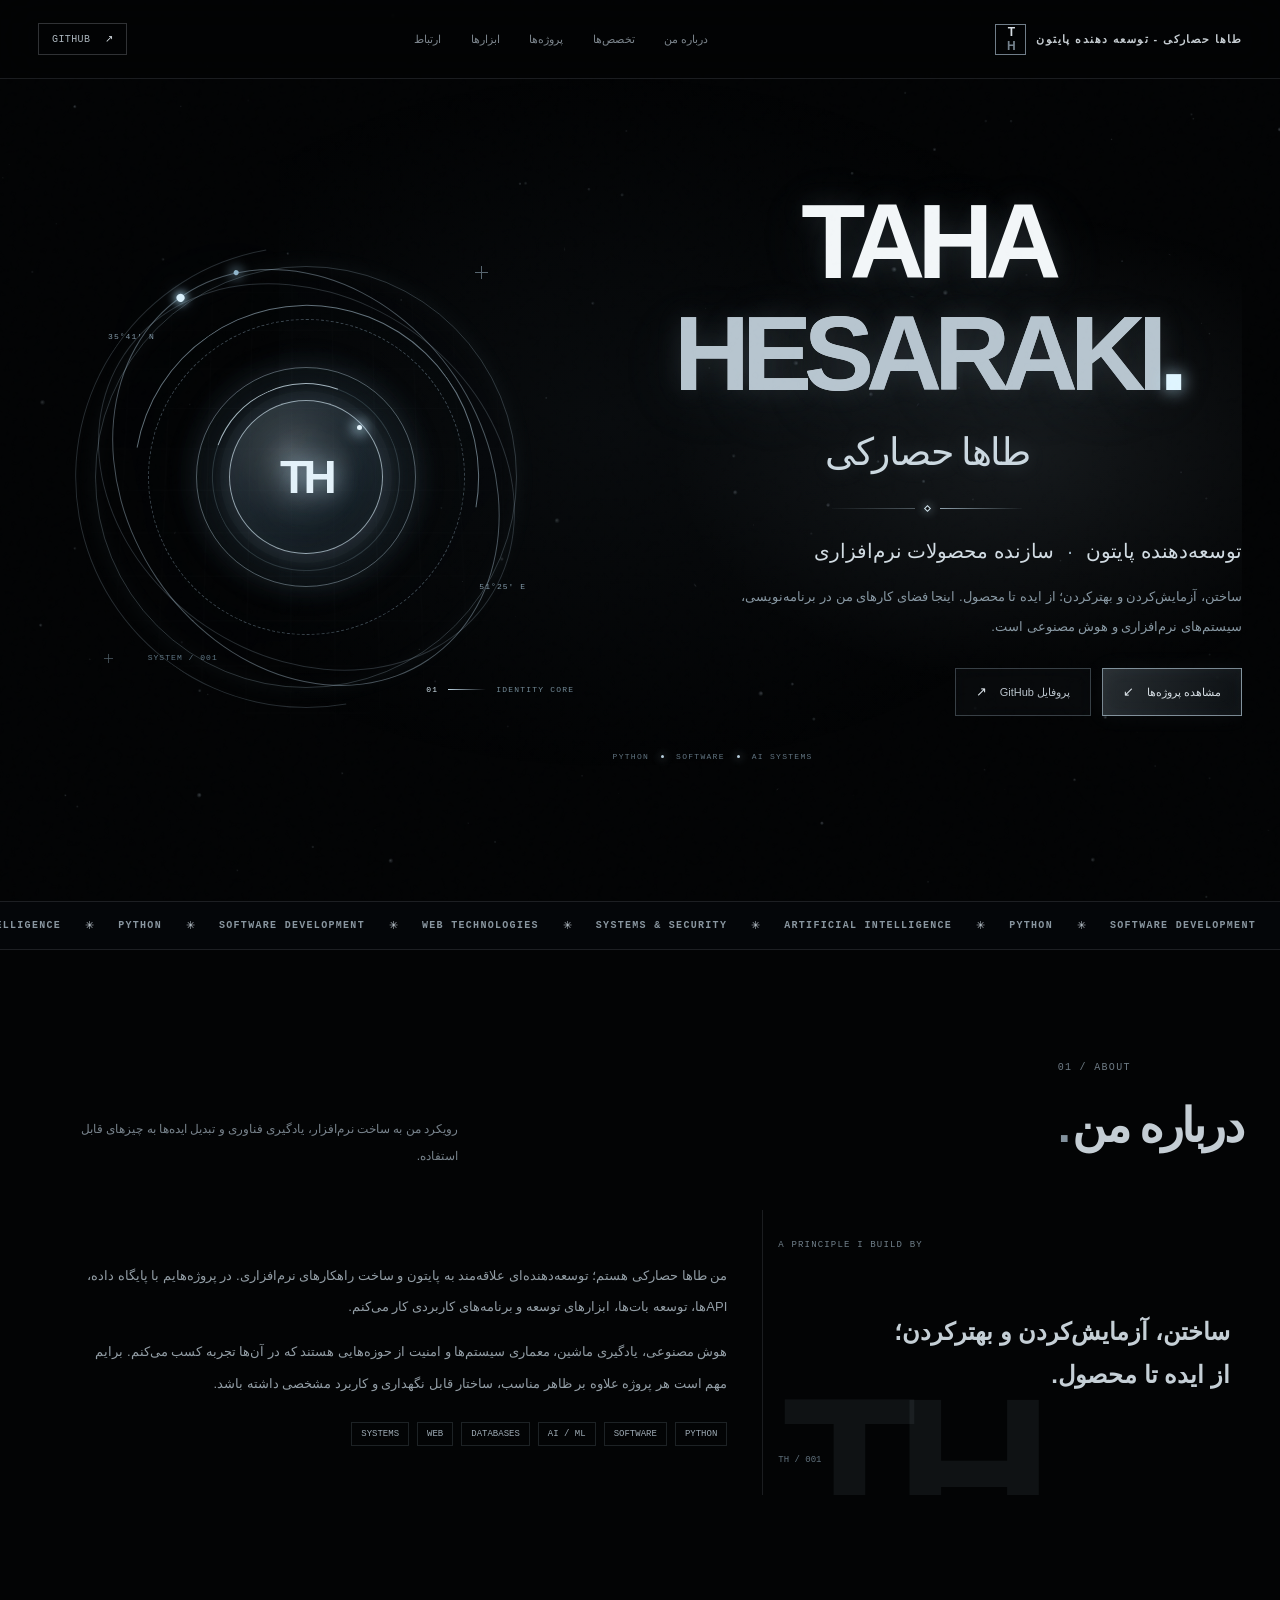
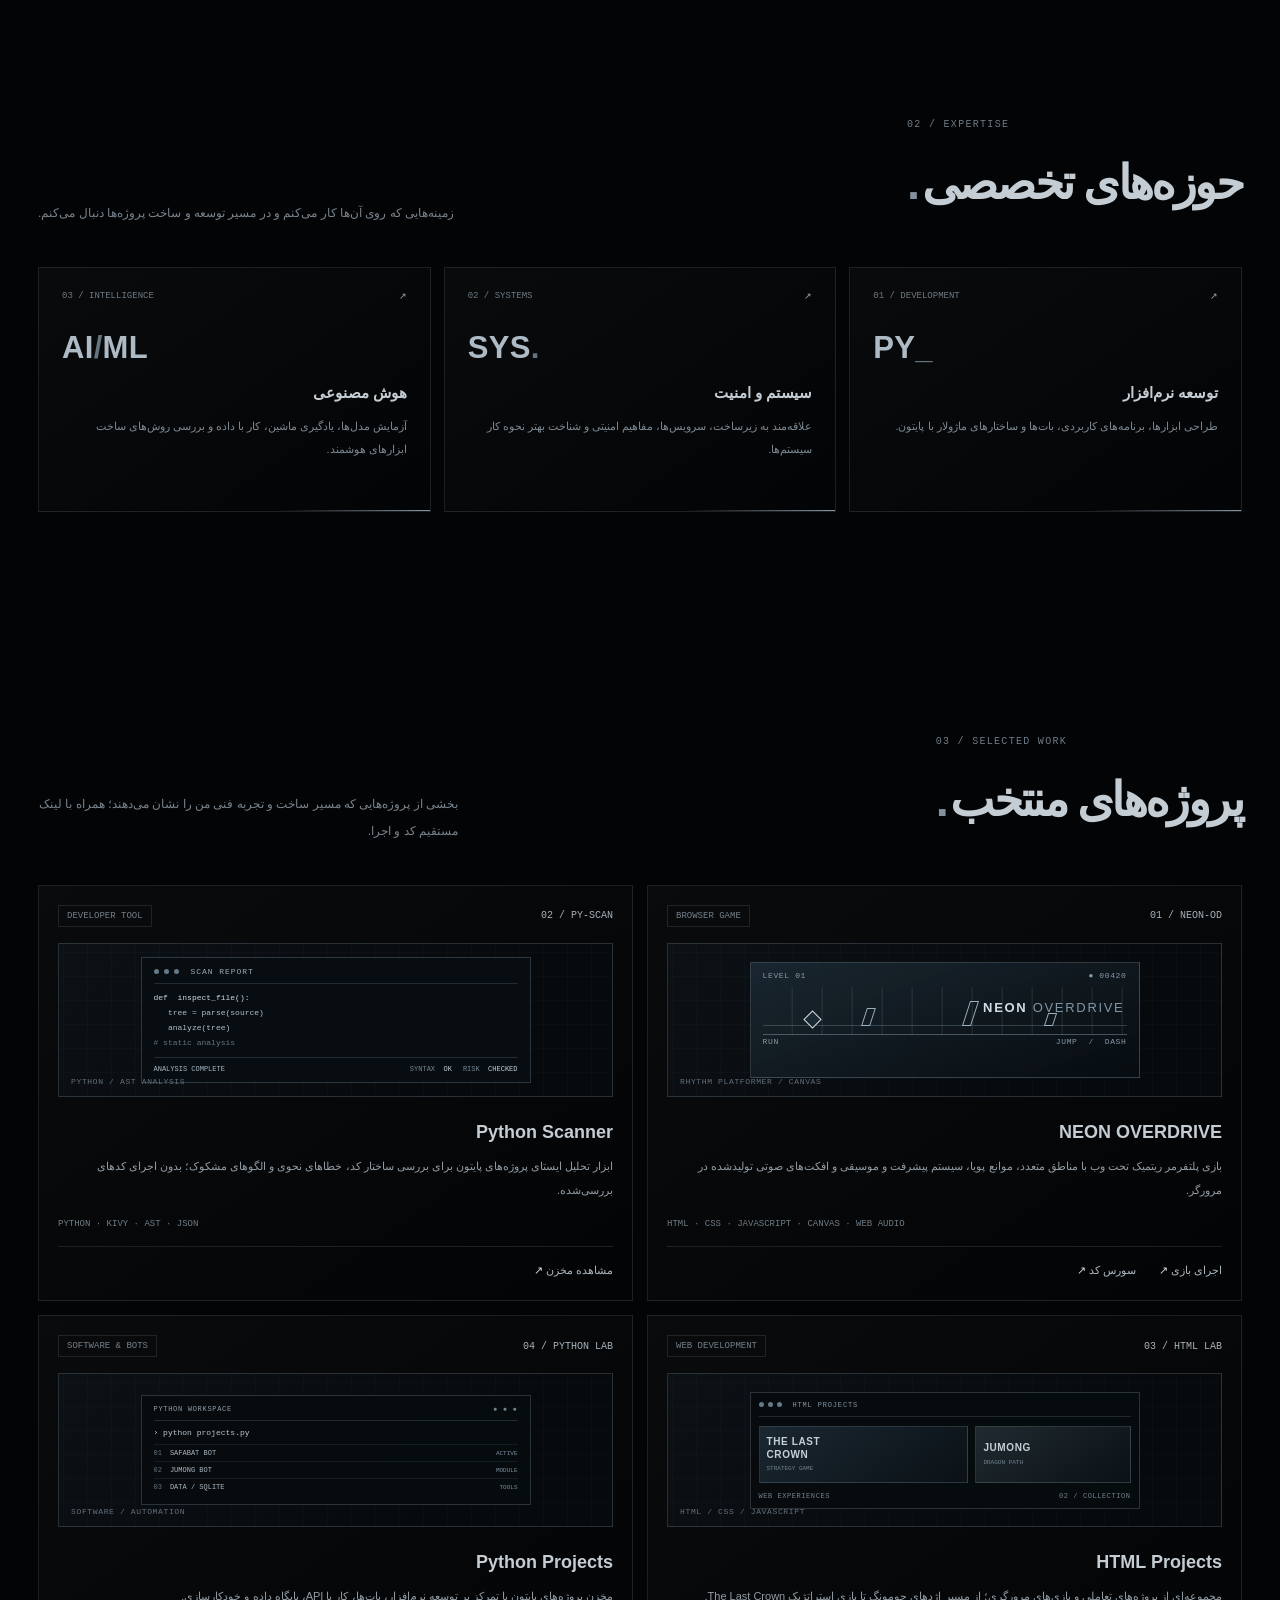
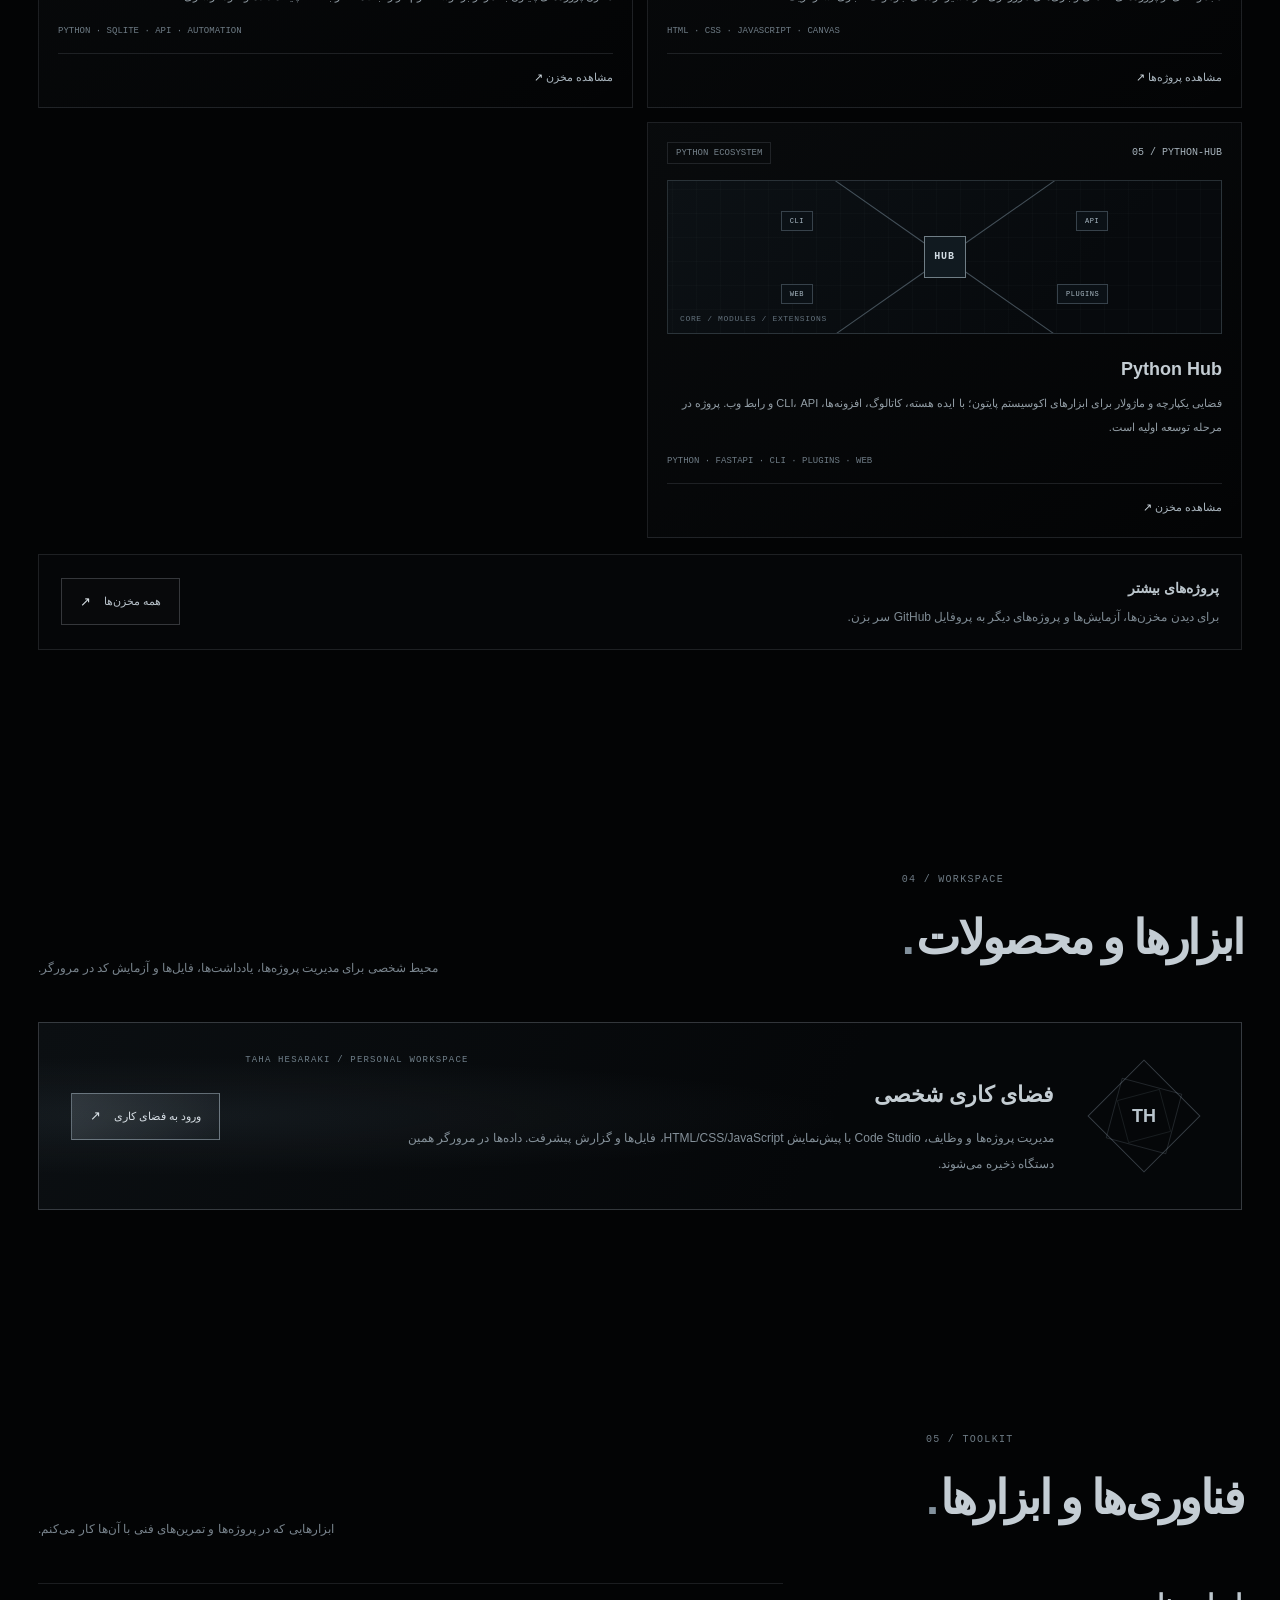
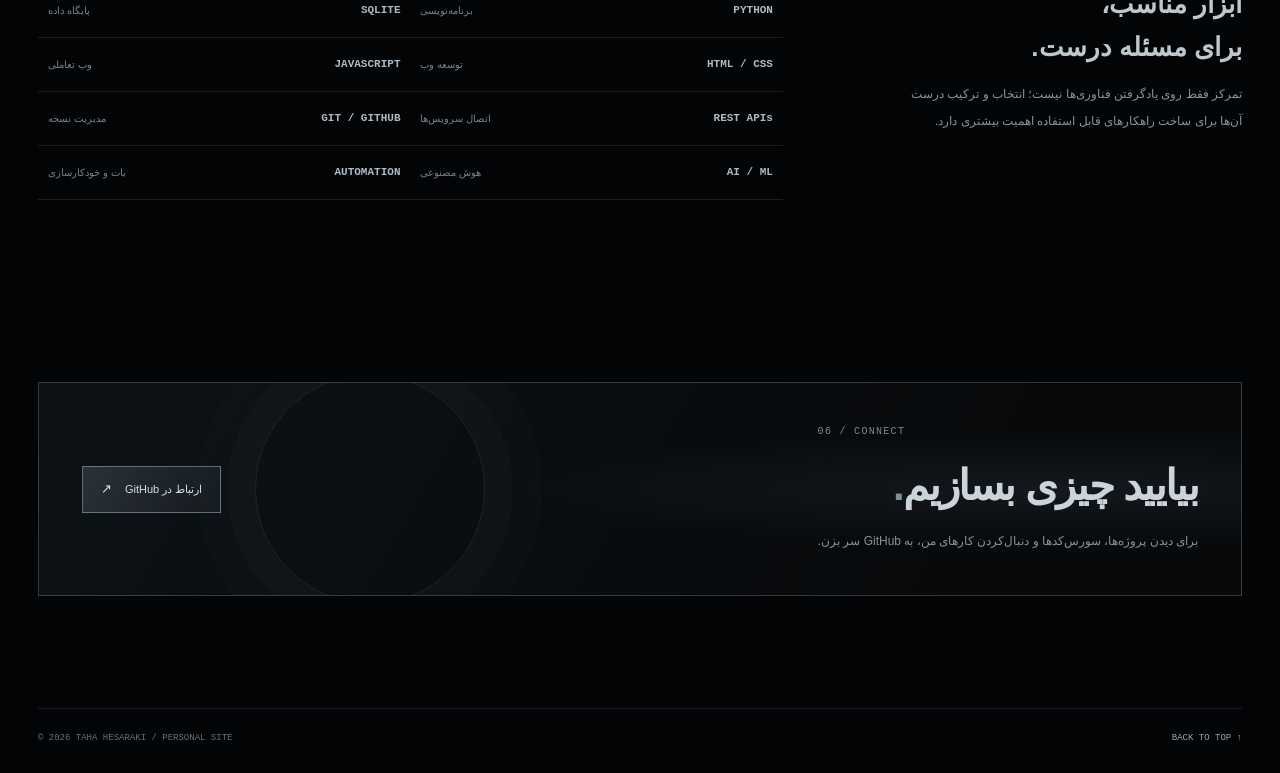
==== commit 55a653f5: "Refresh identity and particle asset versions" ====
--- a/index.html
+++ b/index.html
@@ -14,7 +14,7 @@
 <meta name="twitter:card" content="summary">
 <link rel="canonical" href="https://tahadev24.github.io/">
 <link rel="icon" type="image/svg+xml" href="data:image/svg+xml,%3Csvg xmlns='http://www.w3.org/2000/svg' viewBox='0 0 64 64'%3E%3Crect width='64' height='64' rx='14' fill='%23080a0c'/%3E%3Cpath d='M13 17h38v7H36v23h-8V24H13z' fill='%23c9cdd1'/%3E%3C/svg%3E">
-<link rel="stylesheet" href="/assets/css/site.css?v=20261123-mobilefix1">
+<link rel="stylesheet" href="/assets/css/site.css?v=20261123-identityrefine2">
 <title>طاها حصارکی - توسعه دهنده پایتون</title>
 </head>
 <body>
@@ -131,7 +131,7 @@
   </div></div></section>
 </main>
 <footer class="wrap"><span>© <span id="year"></span> TAHA HESARAKI / PERSONAL SITE</span><a href="#home">BACK TO TOP ↑</a></footer>
-<script src="/assets/js/silver-field.js?v=20261122-4" defer></script>
+<script src="/assets/js/silver-field.js?v=20261123-dust2" defer></script>
 <script src="/assets/js/site.js?v=20261122-4" defer></script>
 </body>
 </html>
--- a/assets/css/site.css
+++ b/assets/css/site.css
@@ -373,3 +373,85 @@
     row-gap: 8px;
   }
 }
+
+
+/* Identity typography refinement — only the area above the hero divider */
+@media (max-width: 760px) {
+  .hero-name-wrap {
+    width: 100%;
+    display: flex;
+    flex-direction: column;
+    align-items: center;
+  }
+  .hero-typographic .hero-name {
+    width: 100%;
+    align-items: center;
+    text-align: center;
+    margin: 0;
+    gap: 0;
+    font-size: clamp(54px, 12.4vw, 88px);
+    line-height: .91;
+    letter-spacing: -.075em;
+    font-weight: 700;
+    text-shadow: 0 5px 34px rgba(190,211,225,.12);
+  }
+  .hero-typographic .hero-name .hero-name-first {
+    color: #e8edf1;
+    animation: none;
+  }
+  .hero-typographic .hero-name .hero-name-last {
+    margin-top: .11em;
+    color: #b7c5cf;
+    -webkit-text-stroke: 0;
+    background: linear-gradient(105deg,#71818d 0%,#e7edf1 28%,#9eafbb 52%,#e1e8ed 76%,#81929e 100%);
+    background-clip: text;
+    -webkit-background-clip: text;
+    animation: none;
+  }
+  .hero-typographic .hero-name .hero-name-period {
+    color: #e1e9ef;
+    text-shadow: 0 0 12px rgba(190,220,238,.35);
+  }
+  .hero-typographic .hero-native-name {
+    width: 100%;
+    text-align: center;
+    margin: 20px 0 0;
+    font-size: clamp(25px, 6vw, 32px);
+    letter-spacing: -.025em;
+    animation: none;
+  }
+  .hero-typographic .hero-divider {
+    margin: 18px auto 17px;
+  }
+}
+@media (min-width: 761px) {
+  .hero-name-wrap {
+    width: 100%;
+    display: flex;
+    flex-direction: column;
+    align-items: center;
+  }
+  .hero-typographic .hero-name {
+    width: 100%;
+    align-items: center;
+    text-align: center;
+    font-size: clamp(76px, 8.2vw, 112px);
+    line-height: .9;
+    letter-spacing: -.075em;
+  }
+  .hero-typographic .hero-name .hero-name-last {
+    -webkit-text-stroke: 0;
+    color: #b7c5cf;
+    background: linear-gradient(105deg,#71818d 0%,#e7edf1 28%,#9eafbb 52%,#e1e8ed 76%,#81929e 100%);
+    background-clip: text;
+    -webkit-background-clip: text;
+  }
+  .hero-typographic .hero-native-name {
+    width: 100%;
+    text-align: center;
+    margin-top: 24px;
+  }
+  .hero-typographic .hero-divider {
+    margin-inline: auto;
+  }
+}
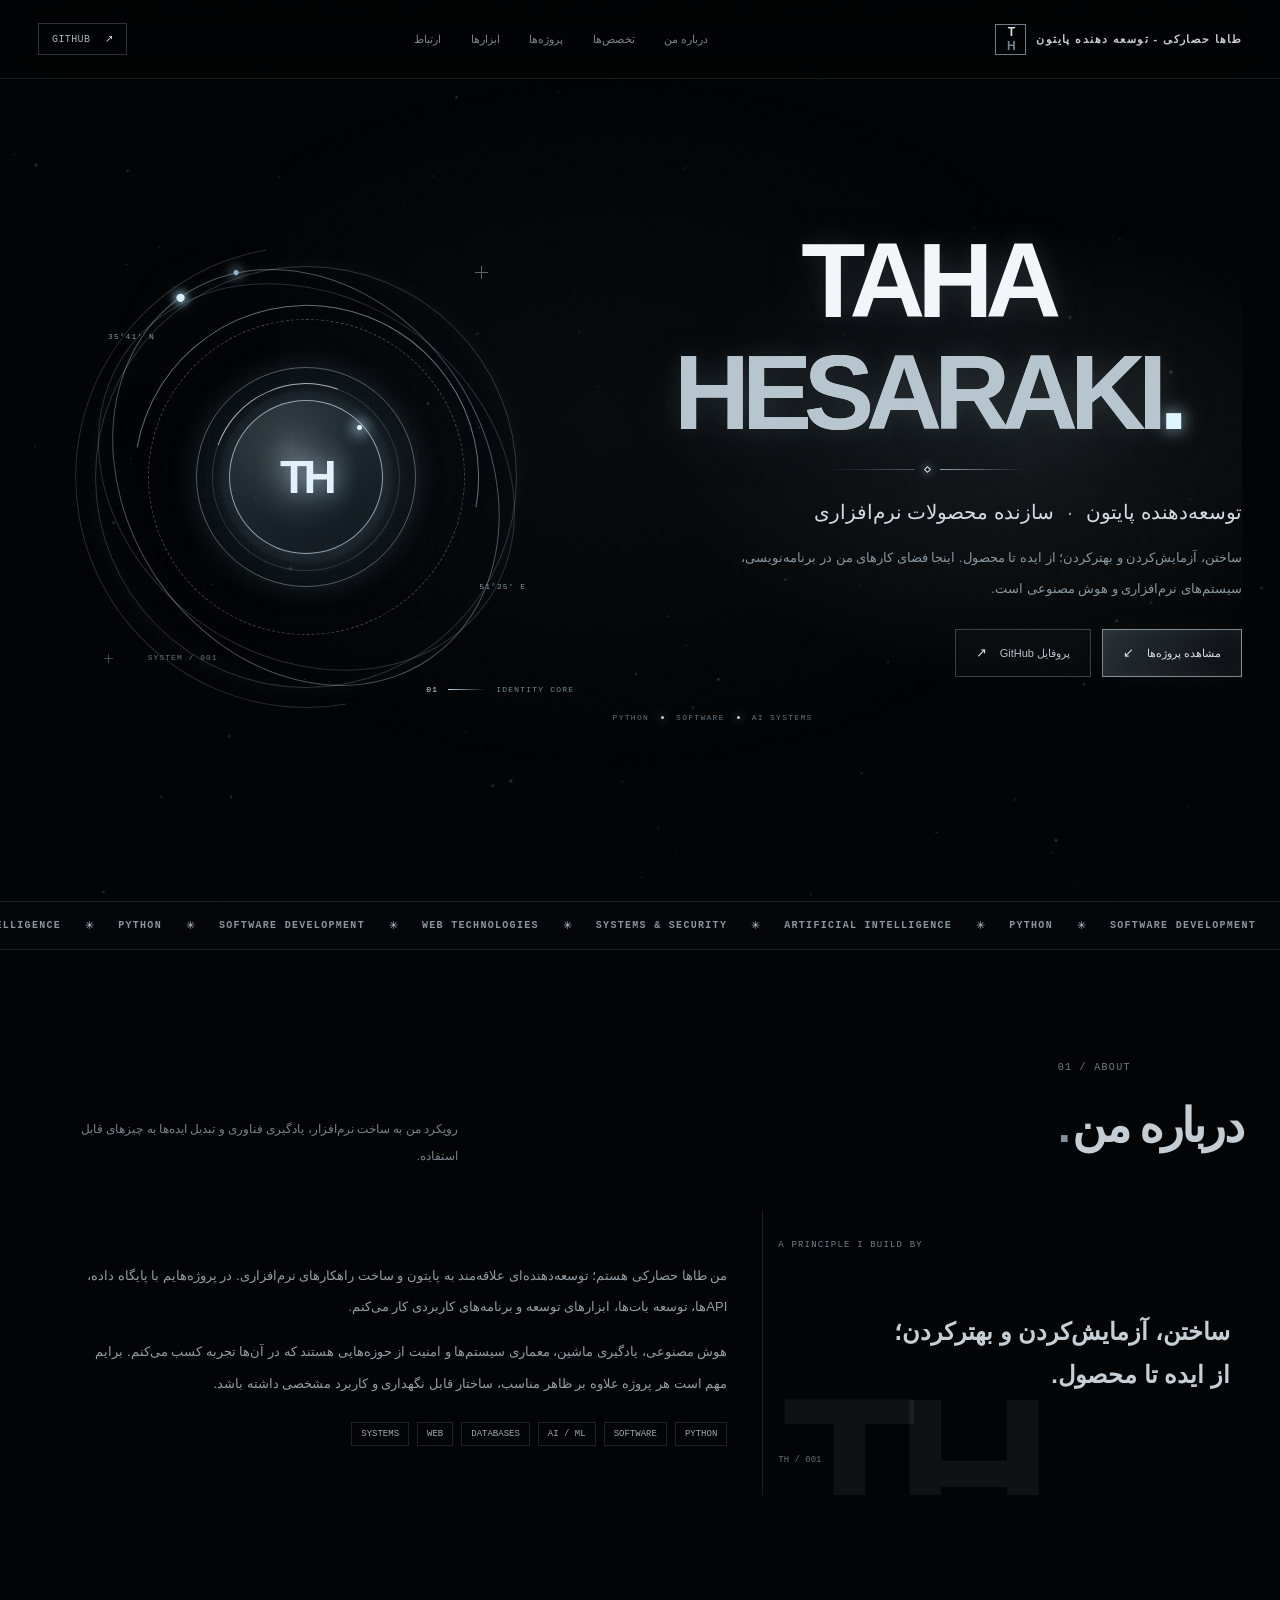
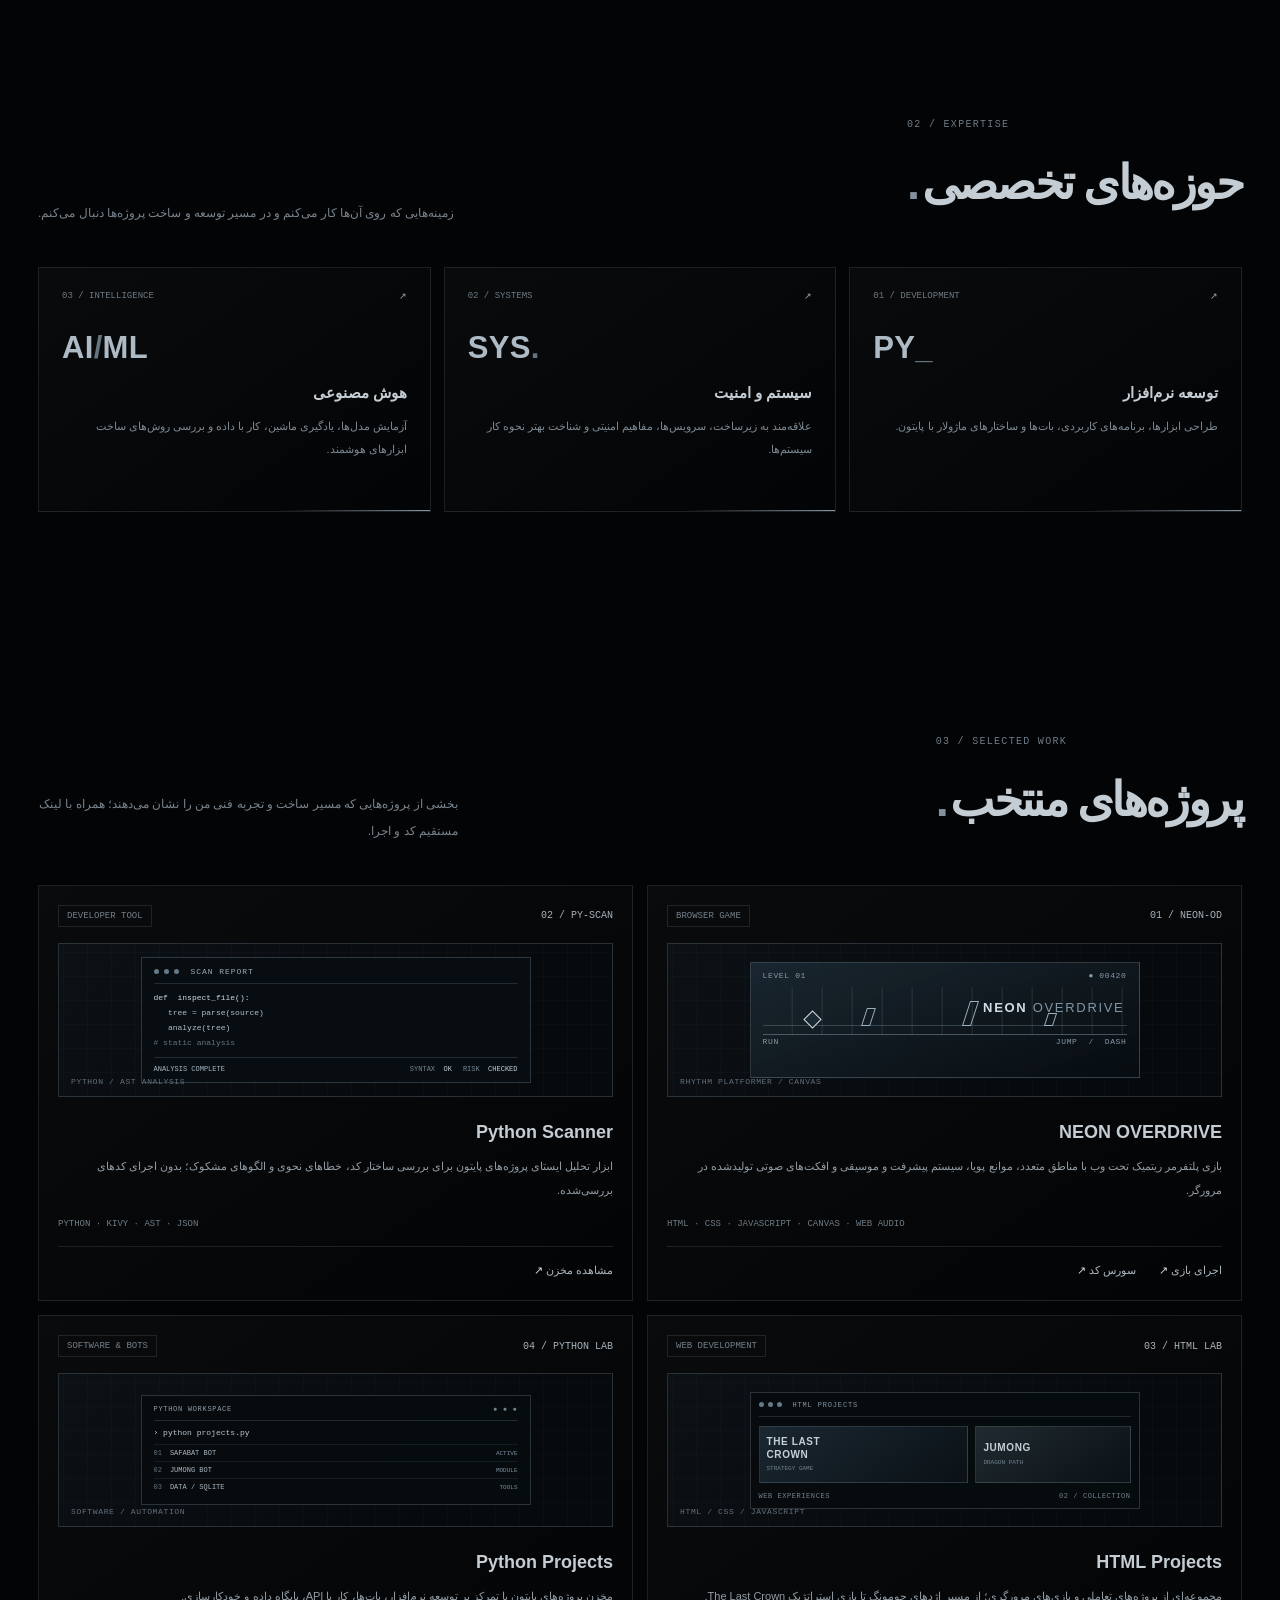
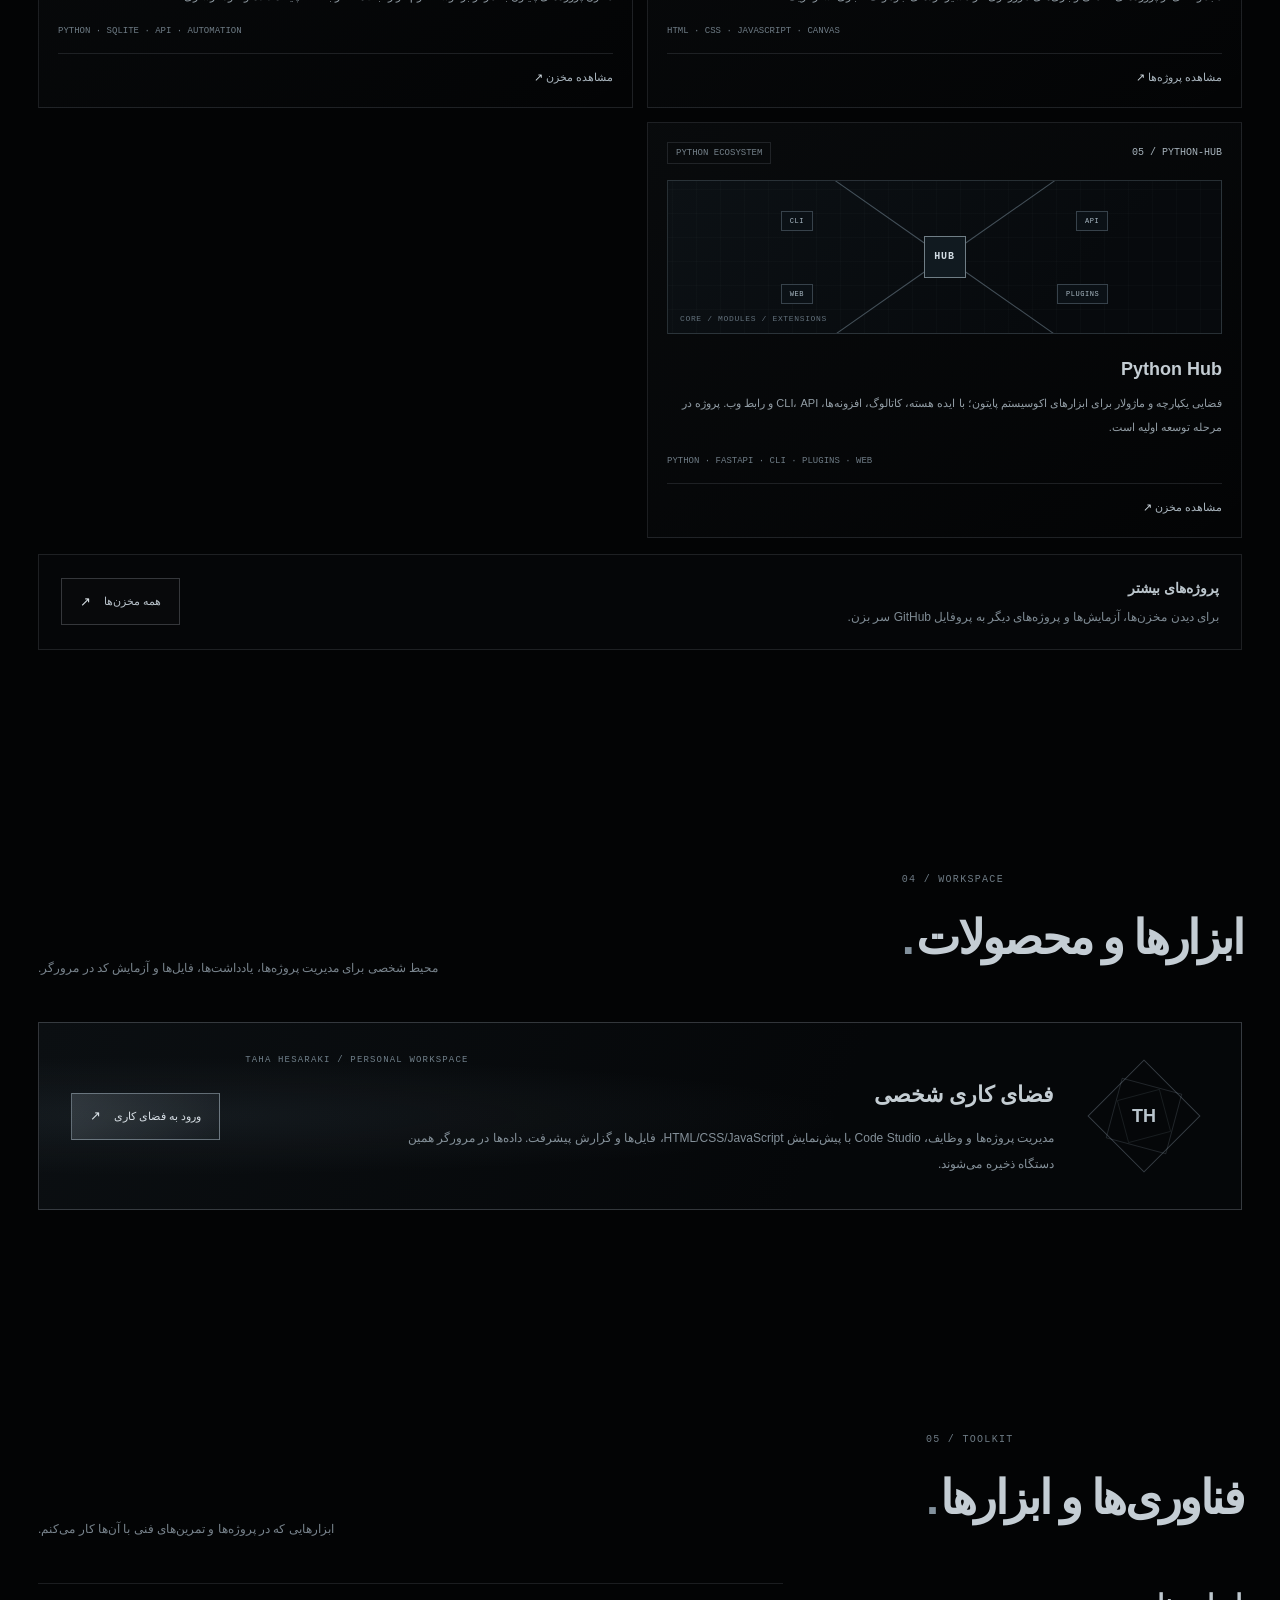
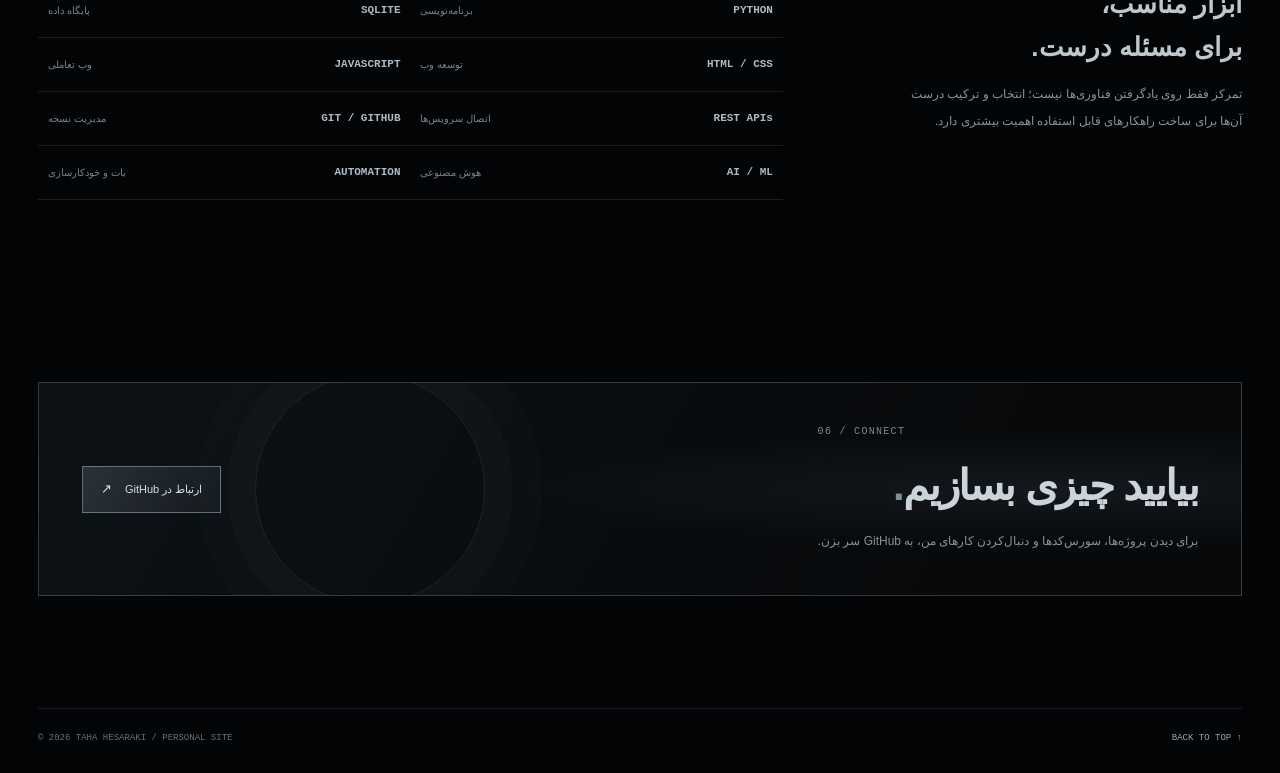
==== commit a2eb1506: "Redesign hero identity as a single-line silver wordmark" ====
--- a/index.html
+++ b/index.html
@@ -14,7 +14,7 @@
 <meta name="twitter:card" content="summary">
 <link rel="canonical" href="https://tahadev24.github.io/">
 <link rel="icon" type="image/svg+xml" href="data:image/svg+xml,%3Csvg xmlns='http://www.w3.org/2000/svg' viewBox='0 0 64 64'%3E%3Crect width='64' height='64' rx='14' fill='%23080a0c'/%3E%3Cpath d='M13 17h38v7H36v23h-8V24H13z' fill='%23c9cdd1'/%3E%3C/svg%3E">
-<link rel="stylesheet" href="/assets/css/site.css?v=20261123-identityrefine2">
+<link rel="stylesheet" href="/assets/css/site.css?v=20261123-silveridentity4">
 <title>طاها حصارکی - توسعه دهنده پایتون</title>
 </head>
 <body>
@@ -37,11 +37,7 @@
   <section class="hero wrap hero-typographic" id="home">
     <div class="hero-identity">
       <div class="hero-name-wrap">
-        <h1 class="hero-name" aria-label="Taha Hesaraki">
-          <span class="hero-name-first">TAHA</span>
-          <span class="hero-name-last">HESARAKI<span class="hero-name-period">.</span></span>
-        </h1>
-        <div class="hero-native-name" lang="fa" dir="rtl">طاها حصارکی</div>
+        <h1 class="hero-name" aria-label="Taha Hesaraki"><span class="hero-name-first">TAHA</span><span class="hero-name-last">HESARAKI<span class="hero-name-period">.</span></span></h1>
       </div>
       <div class="hero-divider"><span></span><i></i><span></span></div>
       <div class="hero-role">توسعه‌دهنده پایتون <b>·</b> سازنده محصولات نرم‌افزاری</div>
@@ -131,7 +127,7 @@
   </div></div></section>
 </main>
 <footer class="wrap"><span>© <span id="year"></span> TAHA HESARAKI / PERSONAL SITE</span><a href="#home">BACK TO TOP ↑</a></footer>
-<script src="/assets/js/silver-field.js?v=20261123-dust2" defer></script>
+<script src="/assets/js/silver-field.js?v=20261123-dust3" defer></script>
 <script src="/assets/js/site.js?v=20261122-4" defer></script>
 </body>
 </html>
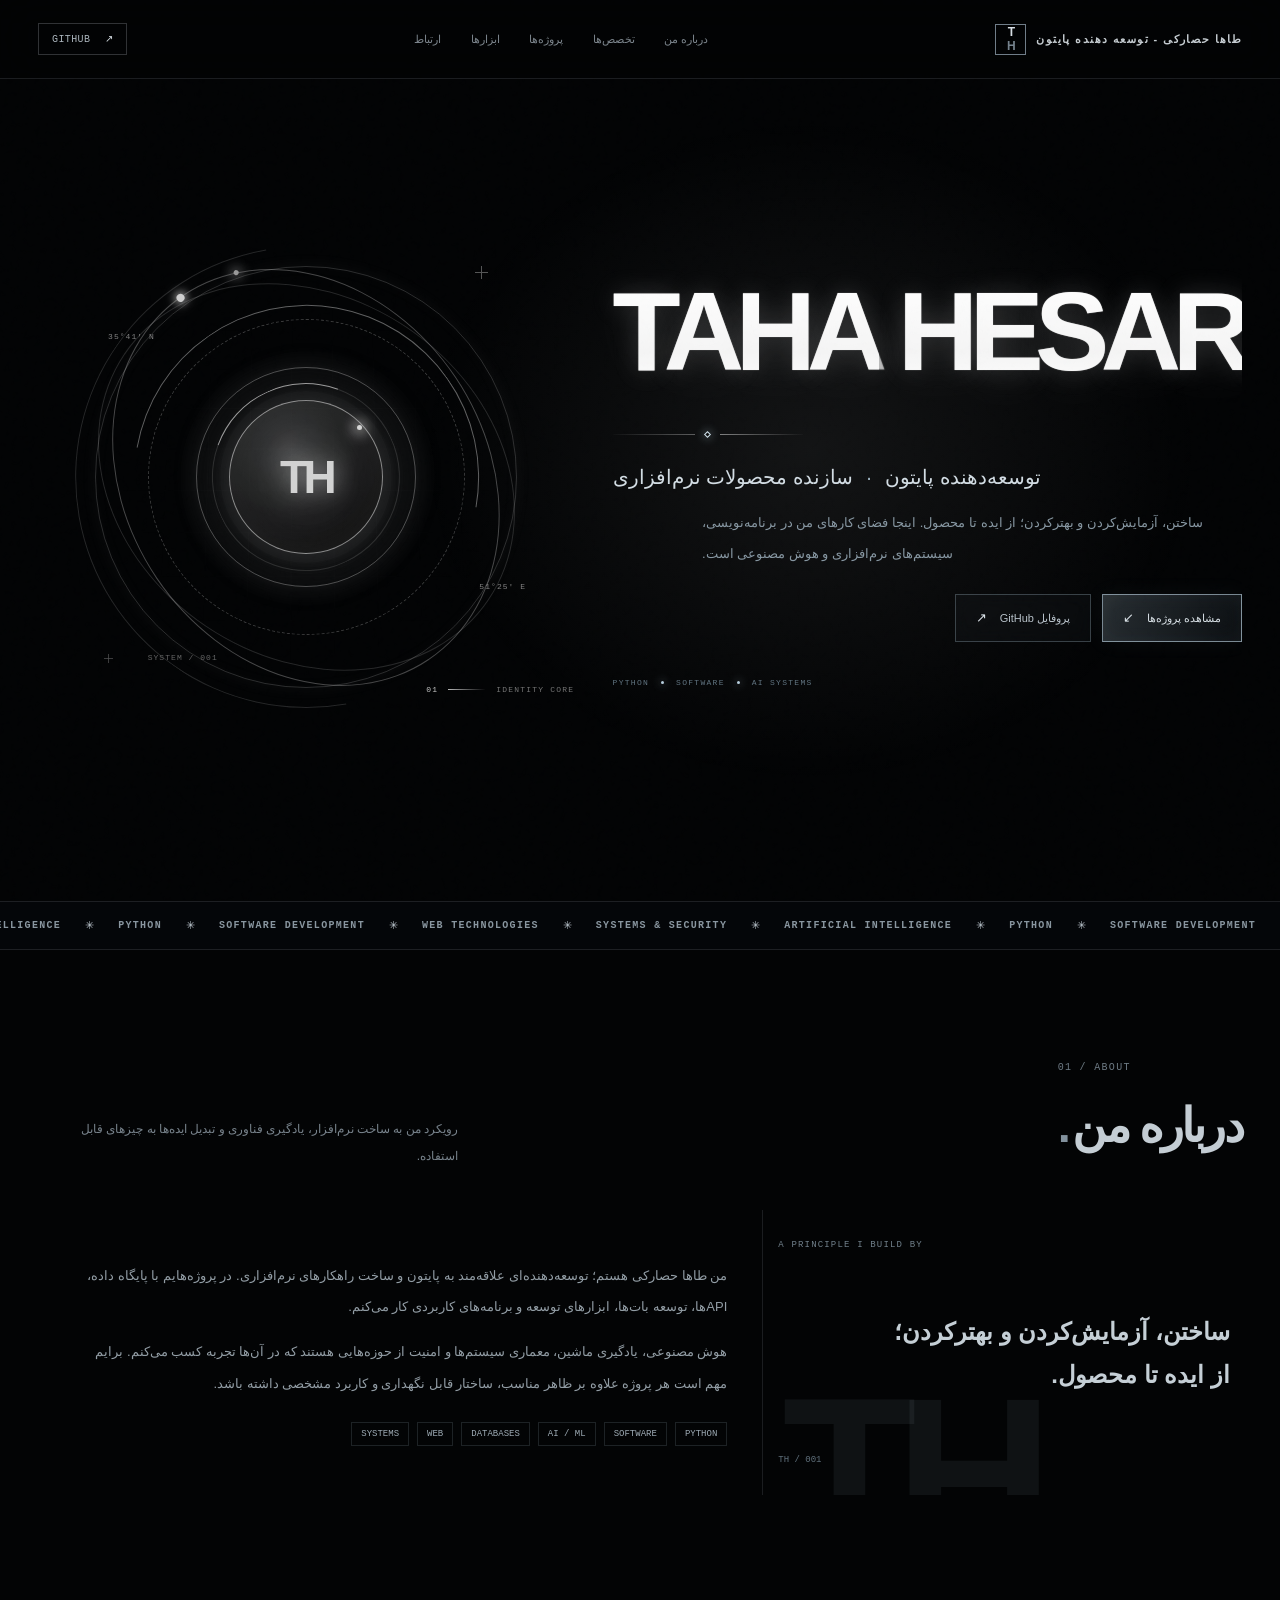
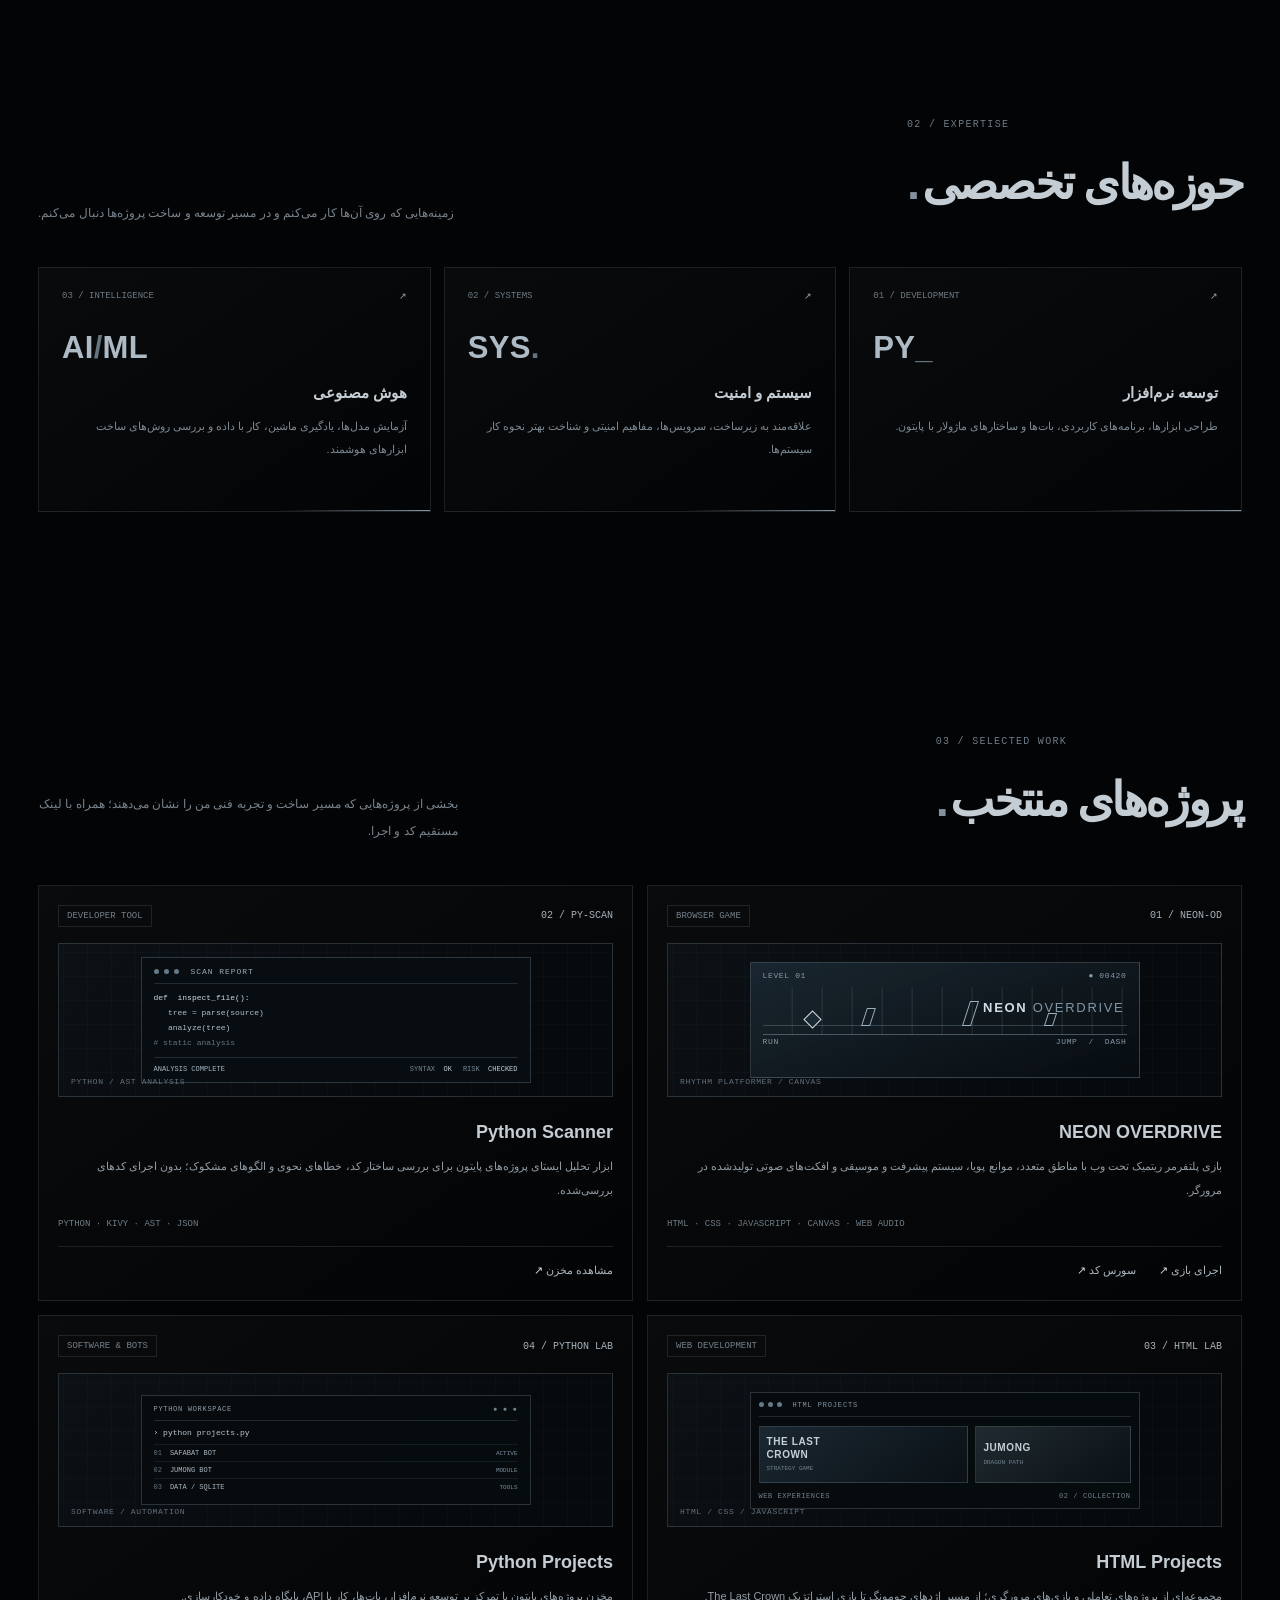
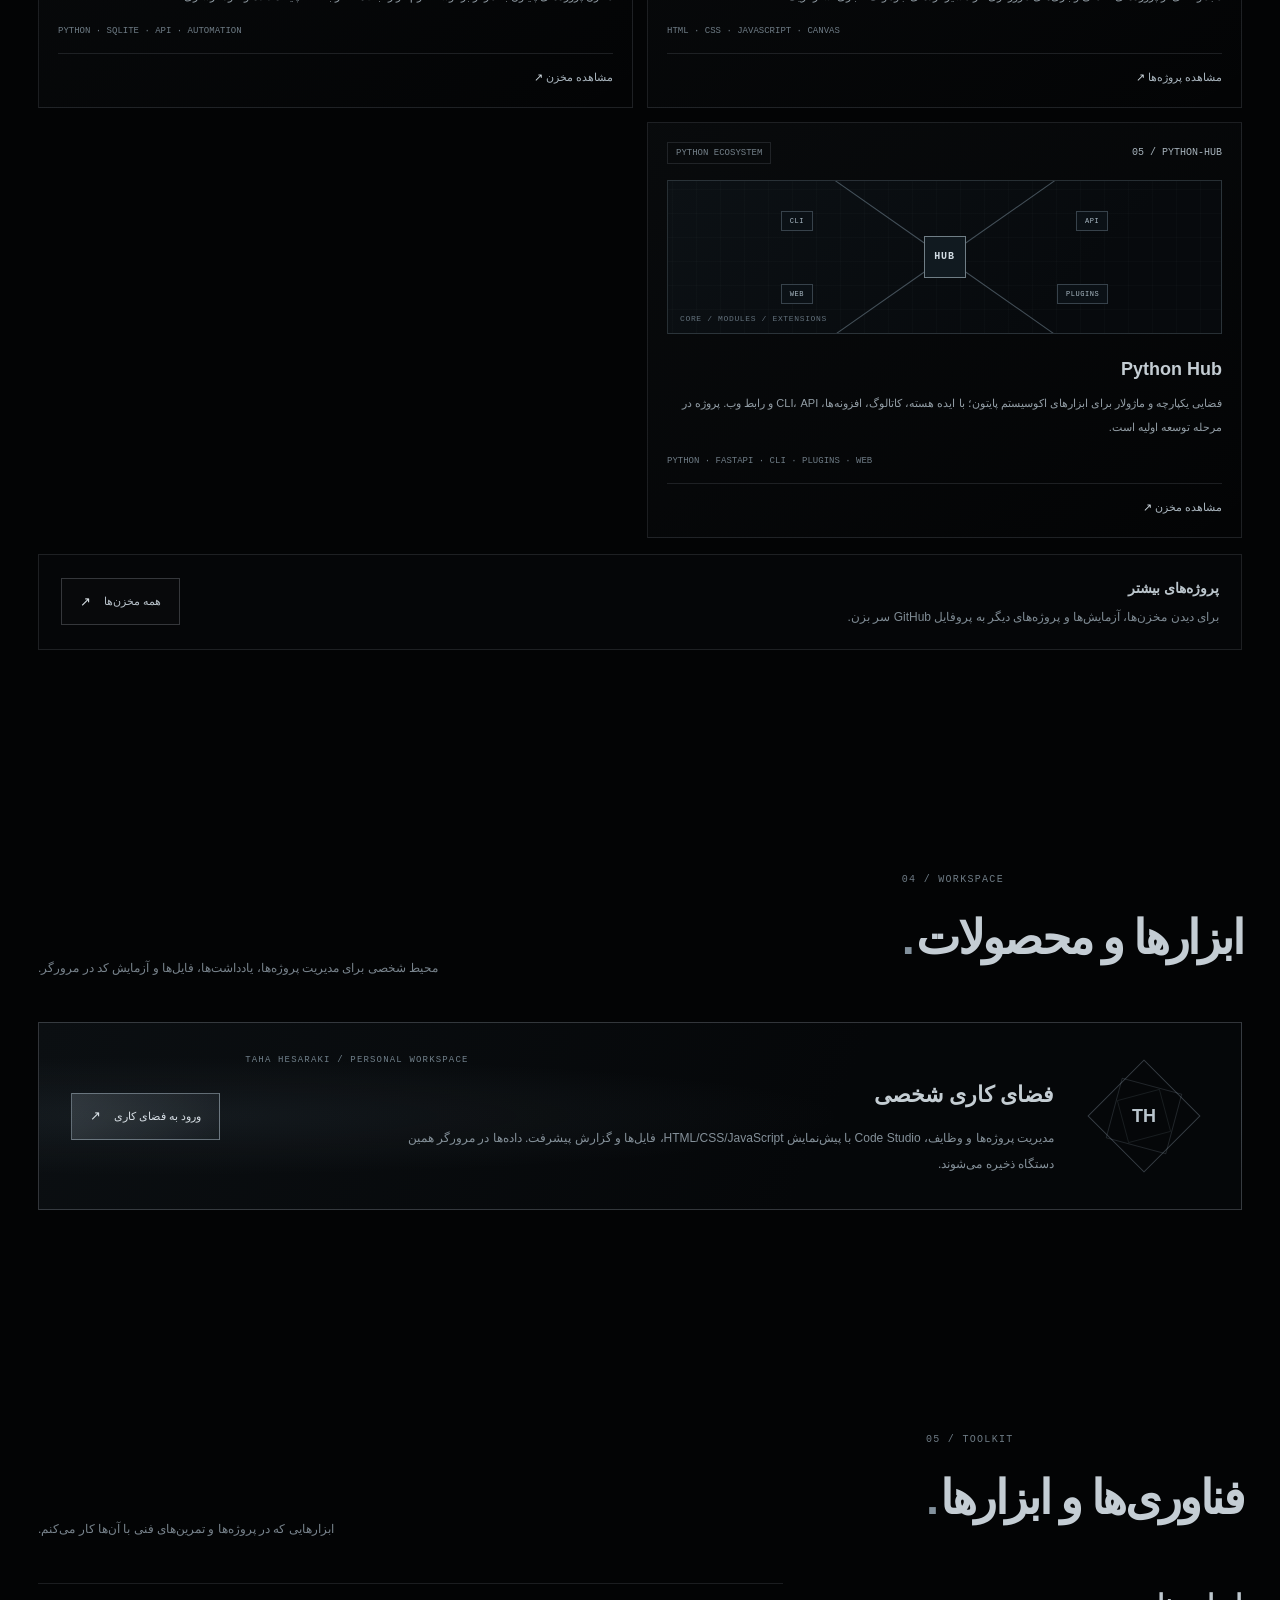
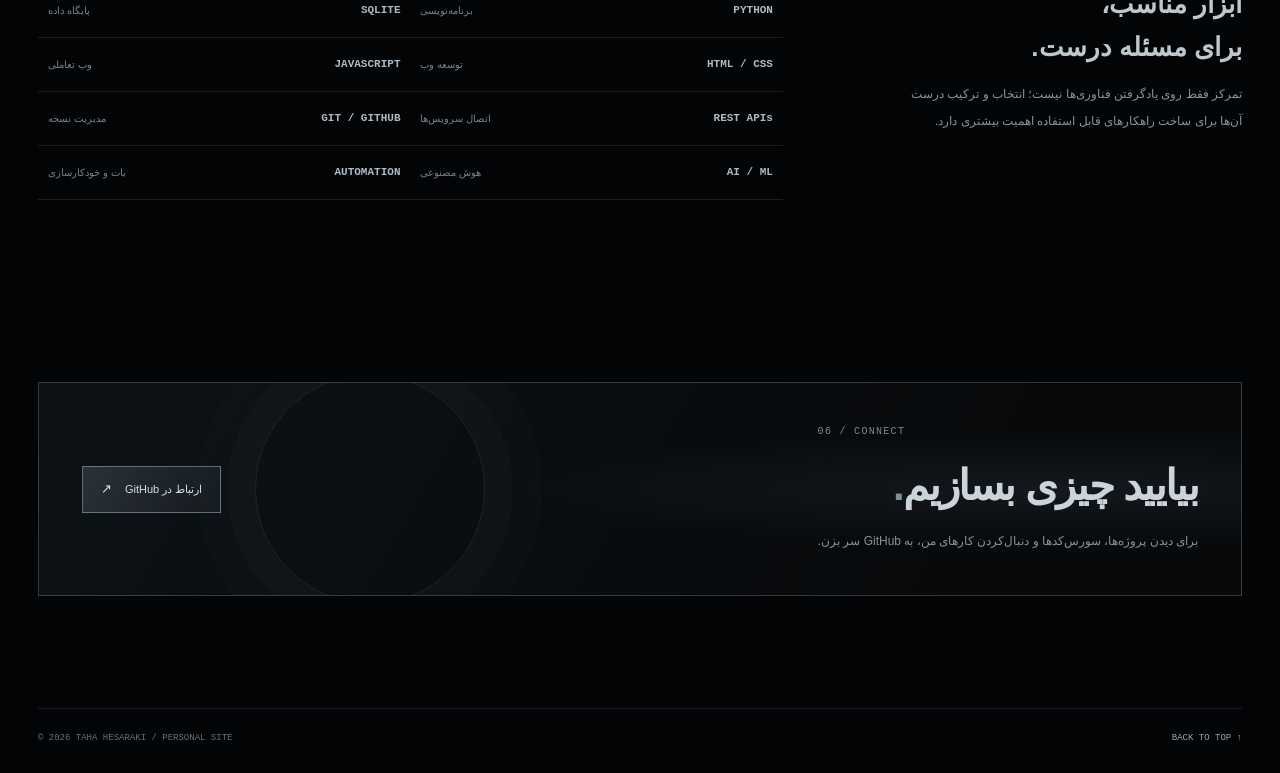
==== commit e156345e: "Refresh hero typography stylesheet cache" ====
--- a/index.html
+++ b/index.html
@@ -14,7 +14,7 @@
 <meta name="twitter:card" content="summary">
 <link rel="canonical" href="https://tahadev24.github.io/">
 <link rel="icon" type="image/svg+xml" href="data:image/svg+xml,%3Csvg xmlns='http://www.w3.org/2000/svg' viewBox='0 0 64 64'%3E%3Crect width='64' height='64' rx='14' fill='%23080a0c'/%3E%3Cpath d='M13 17h38v7H36v23h-8V24H13z' fill='%23c9cdd1'/%3E%3C/svg%3E">
-<link rel="stylesheet" href="/assets/css/site.css?v=20261123-silveridentity4">
+<link rel="stylesheet" href="/assets/css/site.css?v=20261123-silveridentity5">
 <title>طاها حصارکی - توسعه دهنده پایتون</title>
 </head>
 <body>
--- a/assets/css/site.css
+++ b/assets/css/site.css
@@ -455,3 +455,94 @@
     margin-inline: auto;
   }
 }
+
+
+/* 2026-11-23 — clean monochrome, single-line identity */
+.hero-typographic .hero-name-wrap{
+  width:100%;display:flex;align-items:center;justify-content:center;
+}
+.hero-typographic .hero-name{
+  display:flex!important;flex-direction:row!important;flex-wrap:nowrap!important;
+  align-items:baseline!important;justify-content:center!important;gap:.19em;
+  width:100%;margin:0!important;padding:.08em 0 .16em;
+  white-space:nowrap;direction:ltr;text-align:center;
+  font-family:var(--en),Arial,sans-serif;
+  font-size:clamp(40px,6.5vw,88px)!important;
+  font-weight:800!important;line-height:1!important;
+  letter-spacing:-.075em!important;
+  color:#f4f4f4;
+  text-shadow:0 0 1px rgba(255,255,255,.7),0 0 26px rgba(235,235,235,.17),0 12px 48px rgba(255,255,255,.08);
+}
+.hero-typographic .hero-name .hero-name-first,
+.hero-typographic .hero-name .hero-name-last{
+  display:inline!important;margin:0!important;
+  color:transparent!important;-webkit-text-stroke:0!important;
+  background:linear-gradient(180deg,#fff 0%,#d9d9d9 38%,#f7f7f7 56%,#8f8f8f 100%);
+  background-size:100% 180%;background-position:50% 0;
+  -webkit-background-clip:text;background-clip:text;
+  animation:metallic-shift 7s ease-in-out infinite alternate!important;
+  filter:none;
+}
+.hero-typographic .hero-name .hero-name-period{
+  color:#fff!important;-webkit-text-stroke:0!important;
+  text-shadow:0 0 15px rgba(255,255,255,.42)!important;
+}
+@keyframes metallic-shift{to{background-position:50% 100%}}
+.hero-typographic:before{
+  background:radial-gradient(ellipse at 48% 48%,rgba(235,235,235,.075),transparent 48%)!important;
+}
+.hero-typographic .hero-tech-visual{filter:grayscale(1);opacity:.88}
+.hero-typographic .hero-divider span{
+  background:linear-gradient(90deg,rgba(220,220,220,.55),rgba(220,220,220,.025))!important;
+}
+.hero-typographic .hero-divider span:last-child{
+  background:linear-gradient(90deg,rgba(220,220,220,.025),rgba(220,220,220,.38))!important;
+}
+@media(max-width:760px){
+  .hero-typographic .hero-name{font-size:clamp(31px,8.8vw,58px)!important;letter-spacing:-.07em!important;gap:.16em}
+  .hero-typographic .hero-name-wrap{width:100%}
+}
+@media(max-width:360px){
+  .hero-typographic .hero-name{font-size:clamp(28px,8.3vw,31px)!important;letter-spacing:-.075em!important}
+}
+@media(prefers-reduced-motion:reduce){
+  .hero-typographic .hero-name .hero-name-first,
+  .hero-typographic .hero-name .hero-name-last{animation:none!important}
+}
+
+
+/* Hero wordmark — larger editorial scale, left aligned */
+.hero-typographic .hero-identity{
+  width:100%;
+  align-items:flex-start;
+  text-align:left;
+}
+.hero-typographic .hero-name-wrap{
+  width:100%;
+  justify-content:flex-start;
+  align-items:flex-start;
+}
+.hero-typographic .hero-name{
+  justify-content:flex-start!important;
+  text-align:left!important;
+  font-size:clamp(58px,8.7vw,116px)!important;
+  letter-spacing:-.078em!important;
+  gap:.17em!important;
+  margin-left:0!important;
+}
+.hero-typographic .hero-divider{
+  margin-left:0!important;
+  margin-right:auto!important;
+}
+@media(max-width:760px){
+  .hero-typographic .hero-identity{align-items:flex-start}
+  .hero-typographic .hero-name{
+    font-size:clamp(32px,9.25vw,46px)!important;
+    letter-spacing:-.075em!important;
+    gap:.14em!important;
+  }
+  .hero-typographic .hero-name-wrap{justify-content:flex-start}
+}
+@media(max-width:360px){
+  .hero-typographic .hero-name{font-size:clamp(29px,8.7vw,32px)!important}
+}
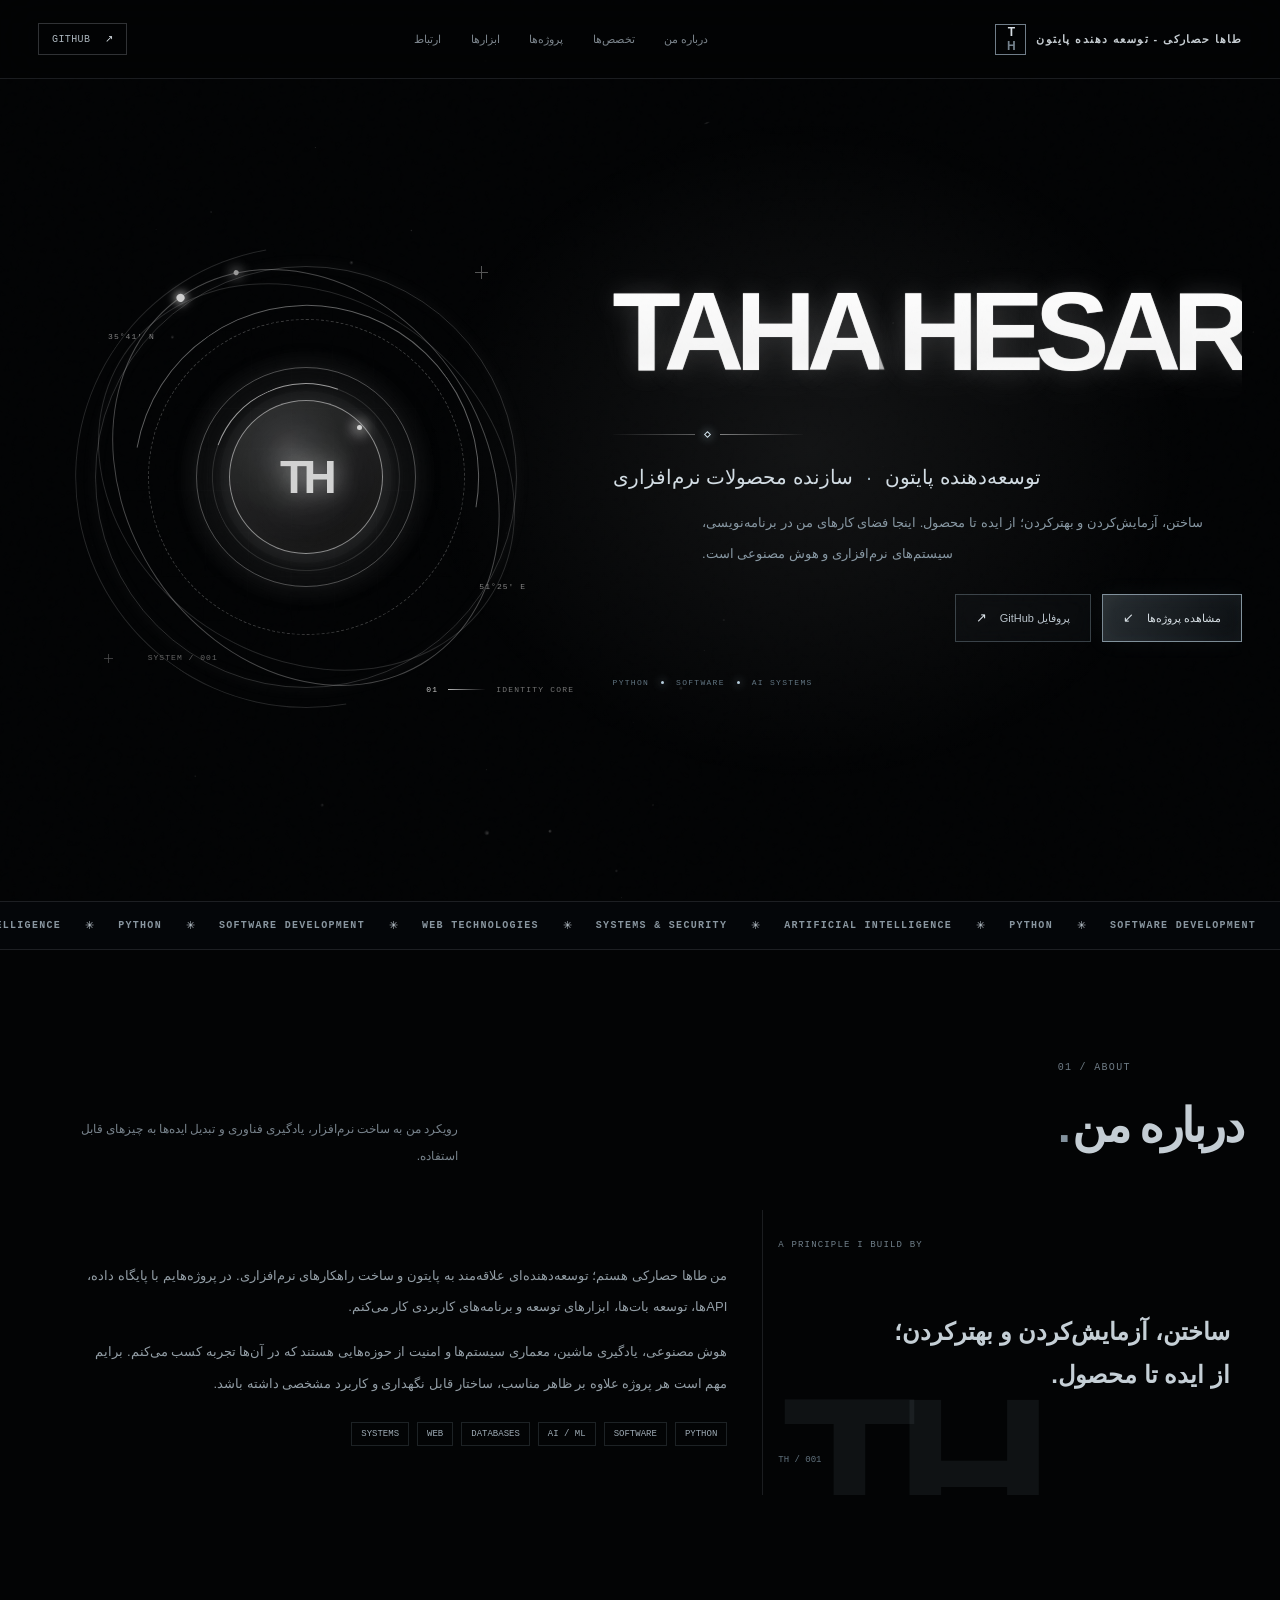
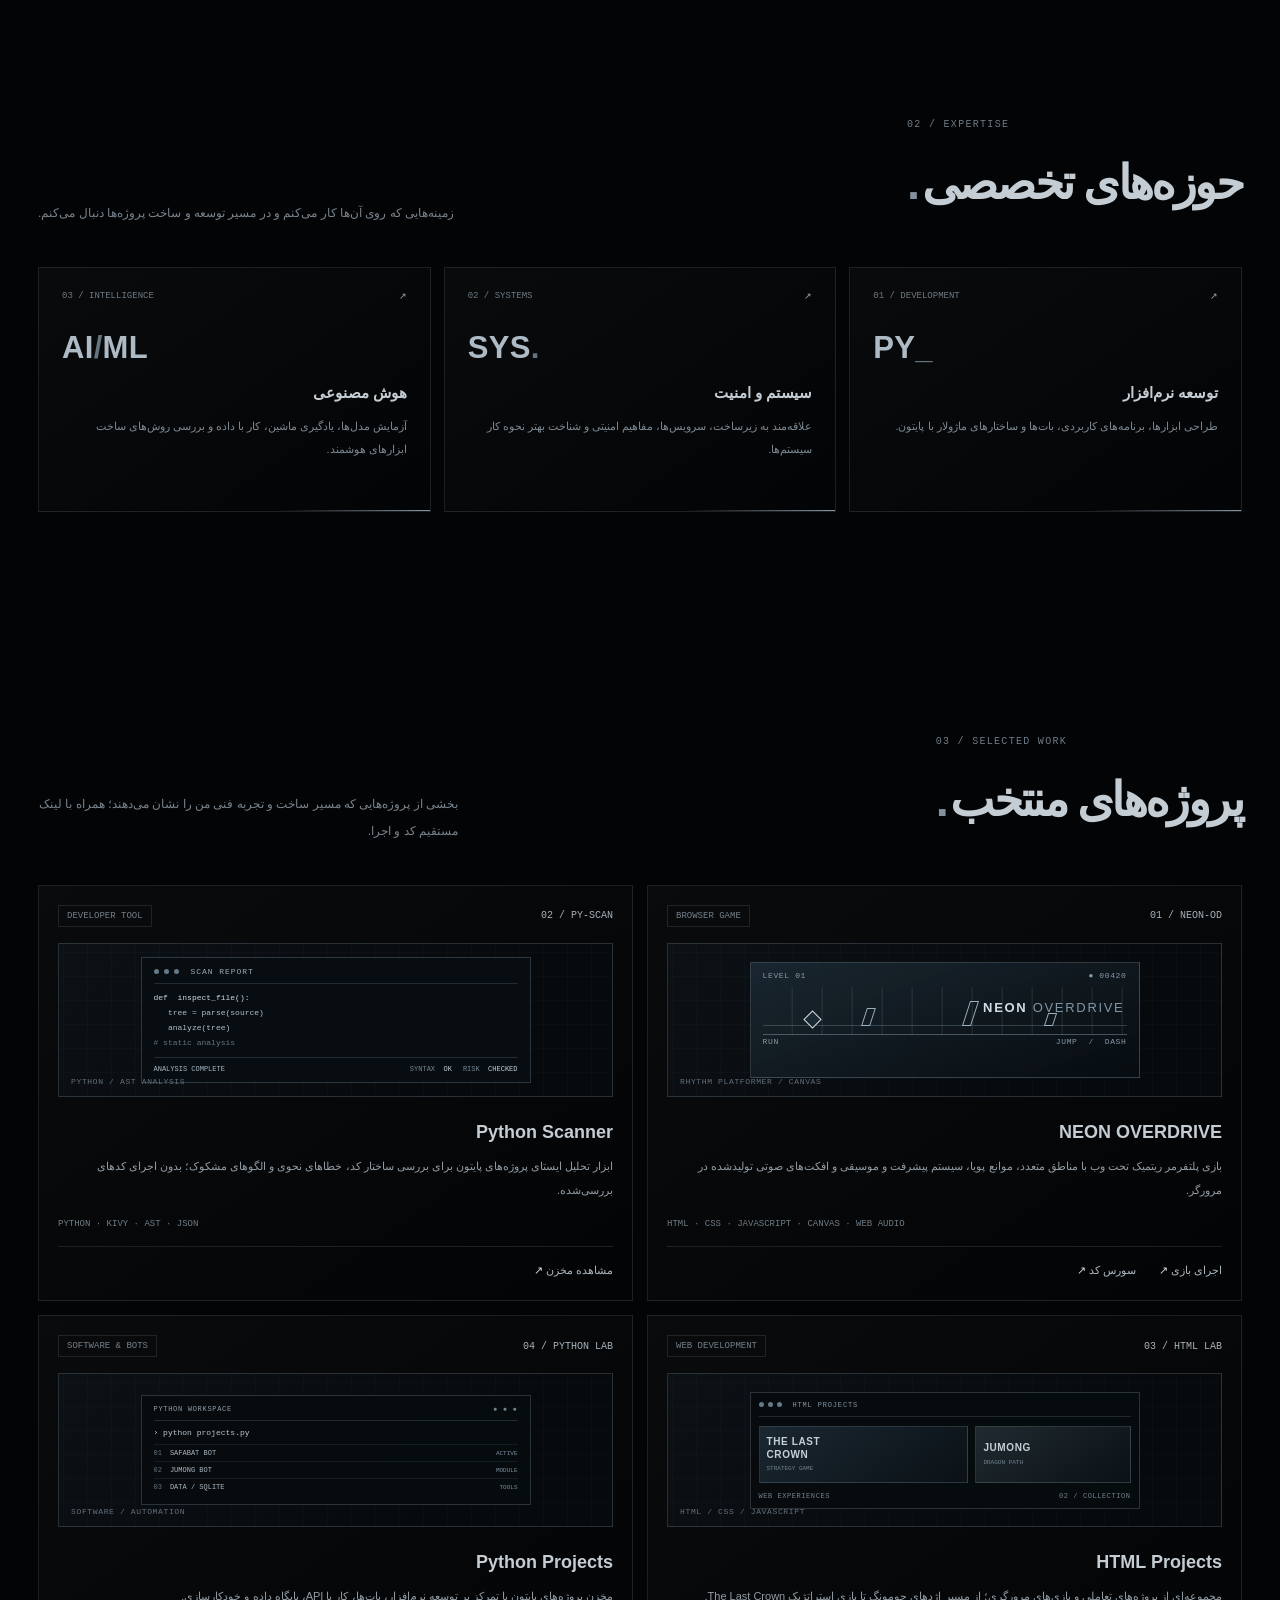
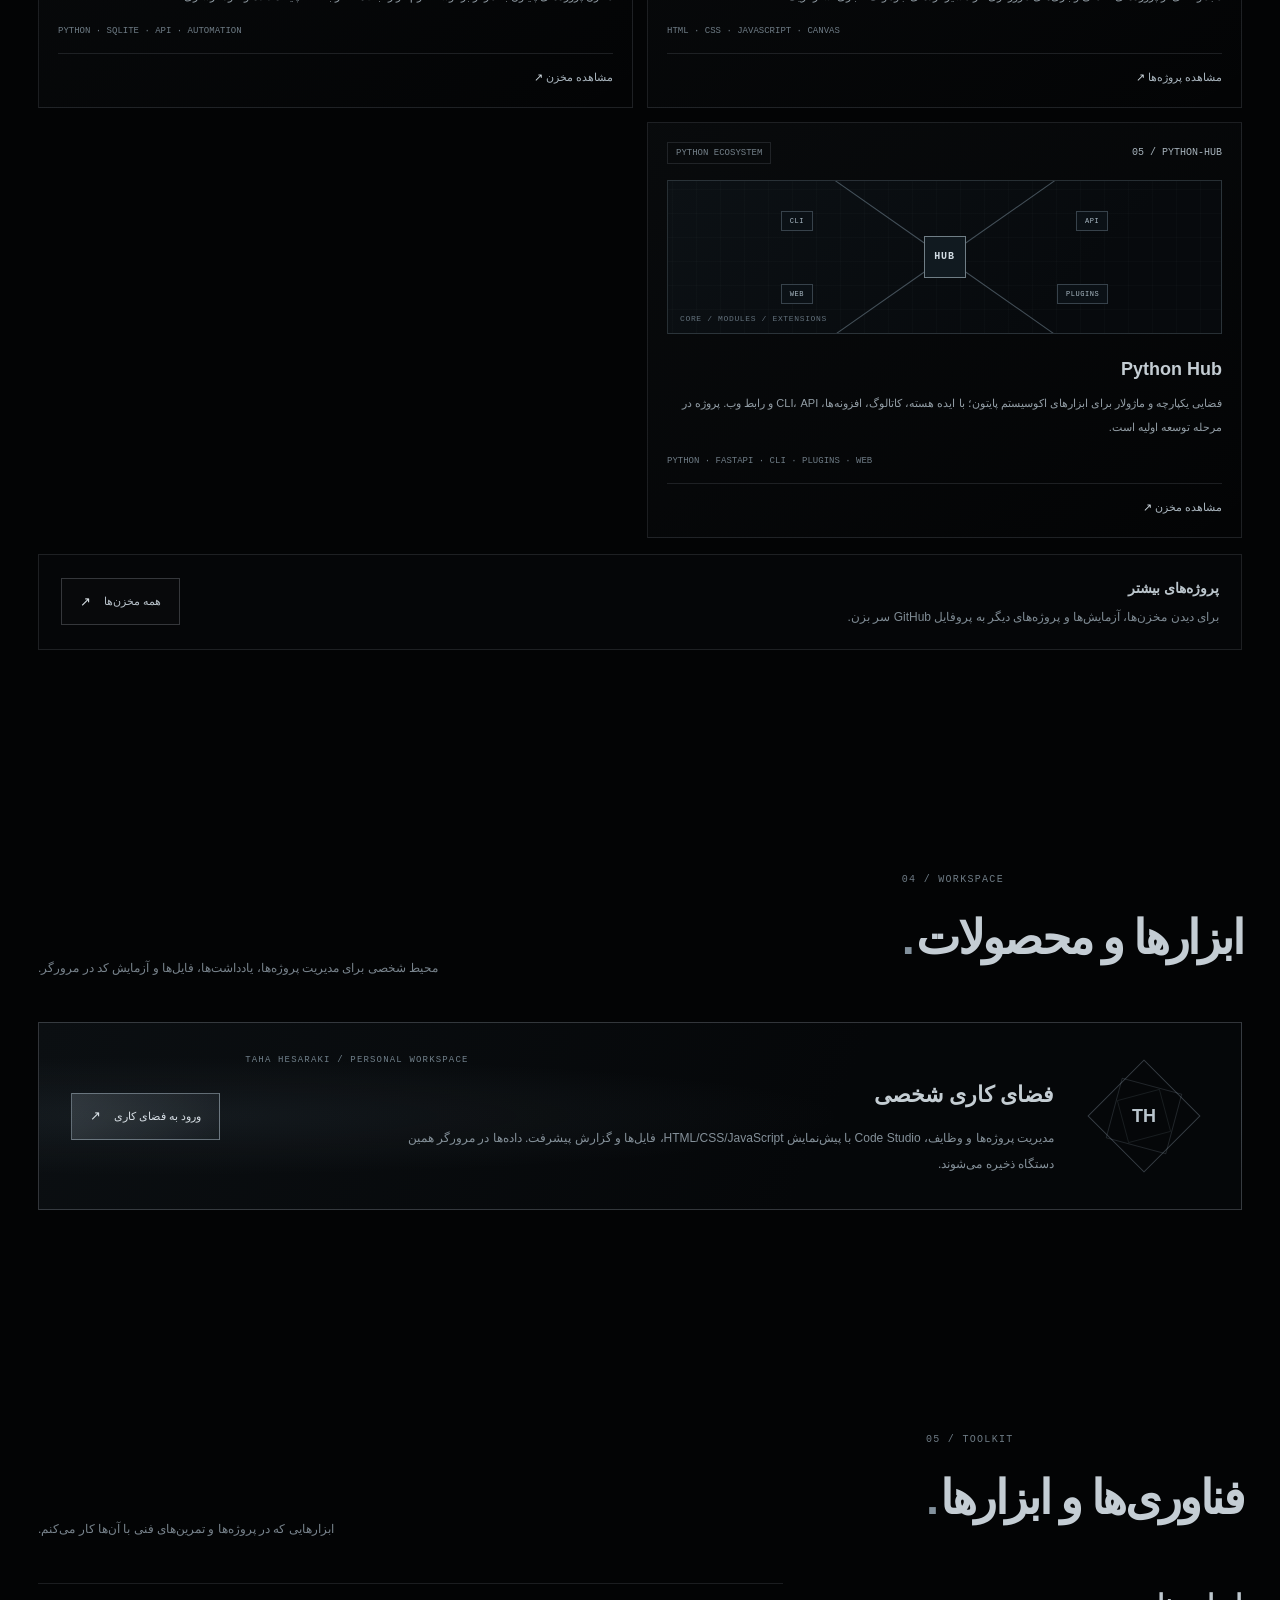
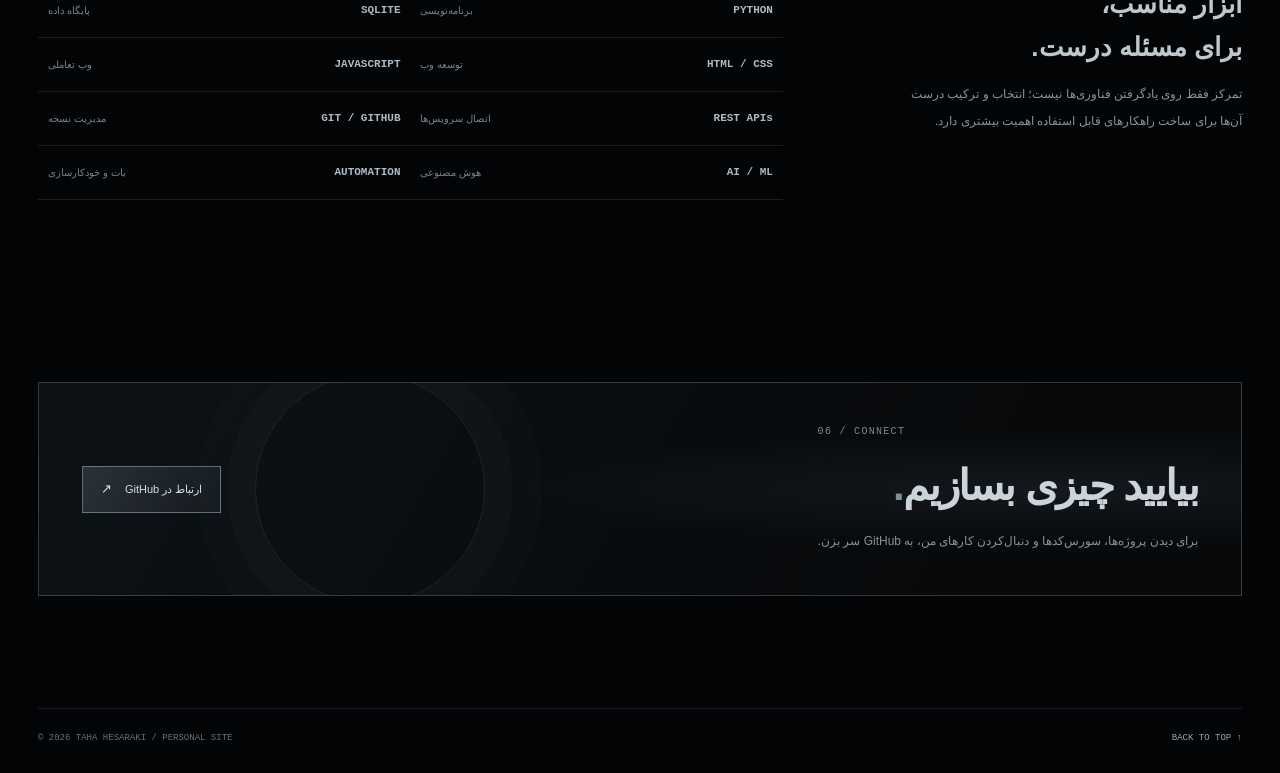
==== commit c16d1aff: "Refresh stylesheet for mobile hero wordmark fix" ====
--- a/index.html
+++ b/index.html
@@ -14,7 +14,7 @@
 <meta name="twitter:card" content="summary">
 <link rel="canonical" href="https://tahadev24.github.io/">
 <link rel="icon" type="image/svg+xml" href="data:image/svg+xml,%3Csvg xmlns='http://www.w3.org/2000/svg' viewBox='0 0 64 64'%3E%3Crect width='64' height='64' rx='14' fill='%23080a0c'/%3E%3Cpath d='M13 17h38v7H36v23h-8V24H13z' fill='%23c9cdd1'/%3E%3C/svg%3E">
-<link rel="stylesheet" href="/assets/css/site.css?v=20261123-silveridentity5">
+<link rel="stylesheet" href="/assets/css/site.css?v=20261123-wordmarkfix1">
 <title>طاها حصارکی - توسعه دهنده پایتون</title>
 </head>
 <body>
--- a/assets/css/site.css
+++ b/assets/css/site.css
@@ -546,3 +546,51 @@
 @media(max-width:360px){
   .hero-typographic .hero-name{font-size:clamp(29px,8.7vw,32px)!important}
 }
+
+
+/* 2026-11-23 — isolate the mobile wordmark from centered hero content */
+@media (max-width: 760px) {
+  .hero-typographic {
+    padding-top: 24px !important;
+  }
+  .hero-typographic .hero-identity {
+    display: flex;
+    flex-direction: column;
+    align-items: center !important;
+    text-align: center !important;
+  }
+  .hero-typographic .hero-name-wrap {
+    width: 100%;
+    display: flex;
+    justify-content: flex-start !important;
+    align-items: center !important;
+  }
+  .hero-typographic .hero-name {
+    width: max-content !important;
+    max-width: 100%;
+    justify-content: flex-start !important;
+    align-items: baseline !important;
+    text-align: left !important;
+    font-size: clamp(36px, 12vw, 56px) !important;
+    letter-spacing: -.078em !important;
+    line-height: 1 !important;
+    gap: .14em !important;
+    margin: 0 !important;
+  }
+  .hero-typographic .hero-divider {
+    margin: 18px auto 17px !important;
+  }
+  .hero-typographic .hero-role,
+  .hero-typographic .hero-description,
+  .hero-typographic .hero-actions,
+  .hero-typographic .hero-signature {
+    align-self: stretch;
+    text-align: center;
+    justify-content: center;
+  }
+}
+@media (max-width: 360px) {
+  .hero-typographic .hero-name {
+    font-size: clamp(33px, 11.5vw, 41px) !important;
+  }
+}
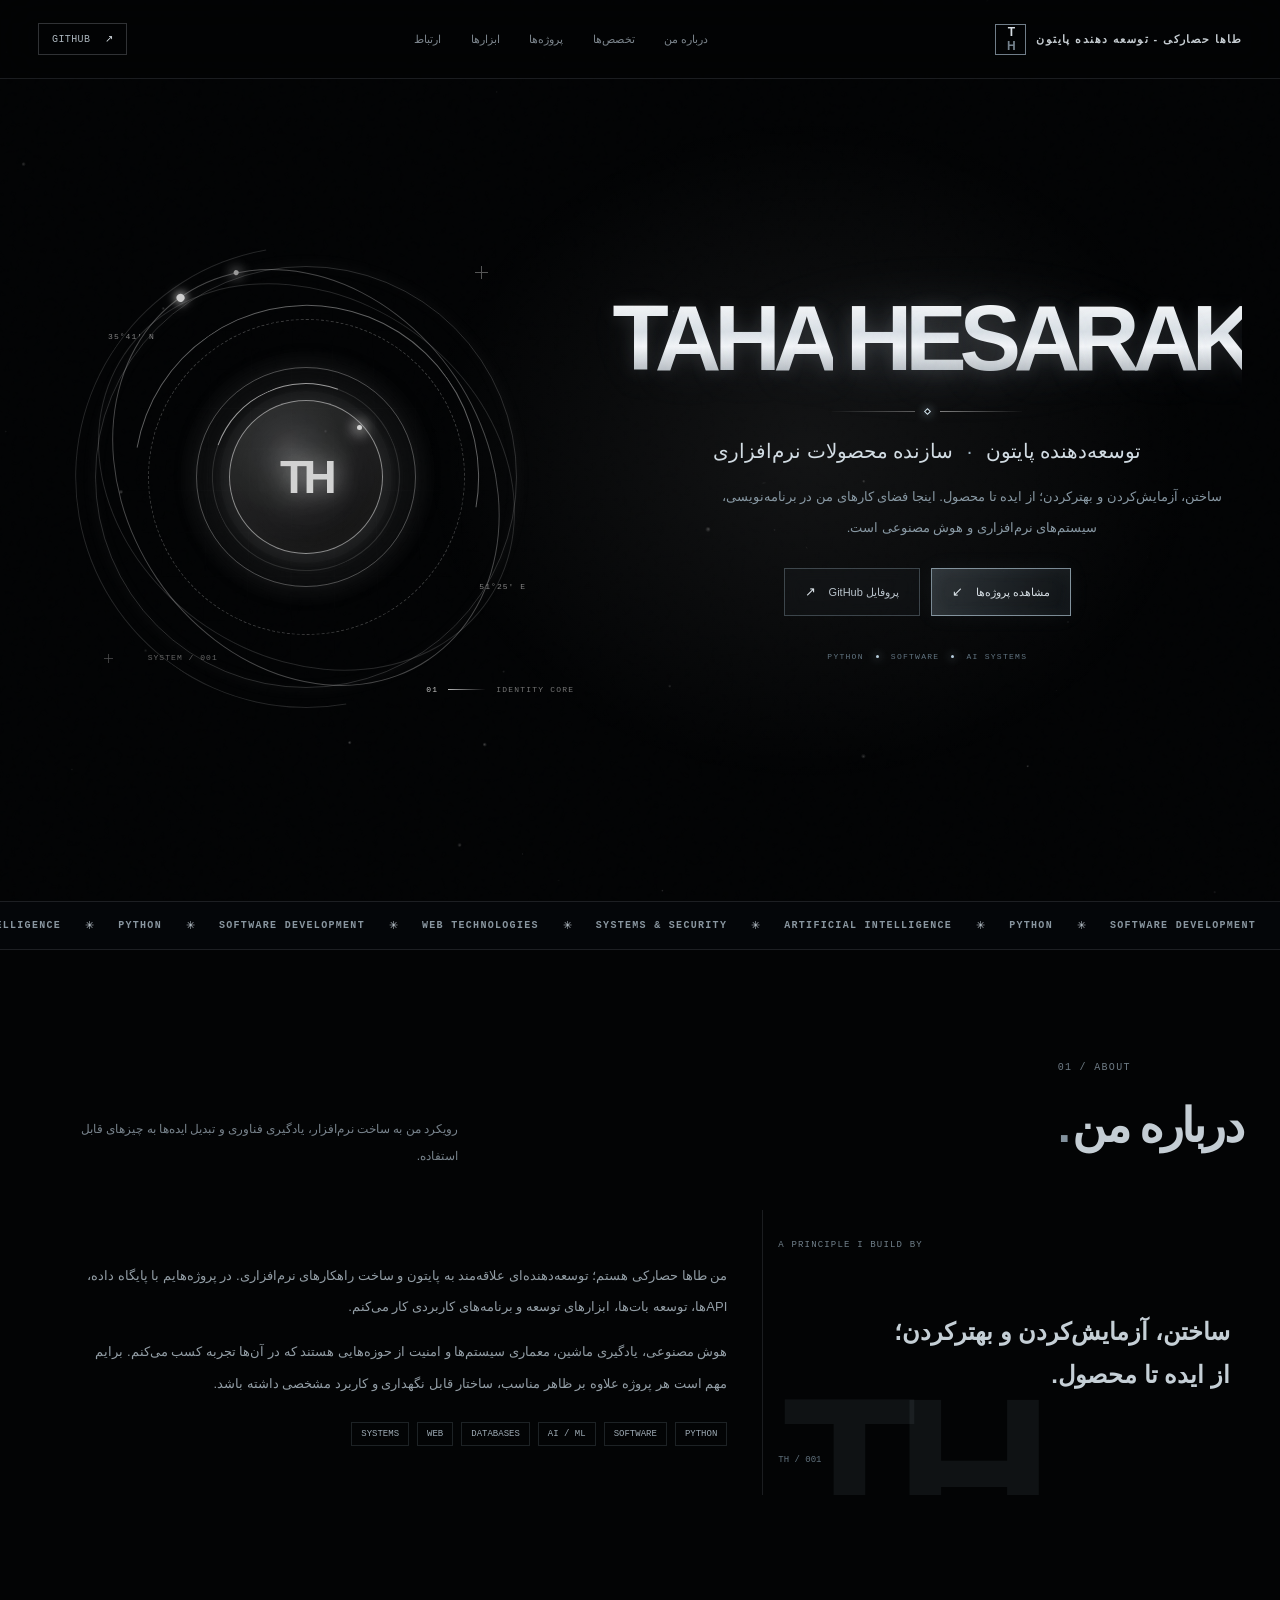
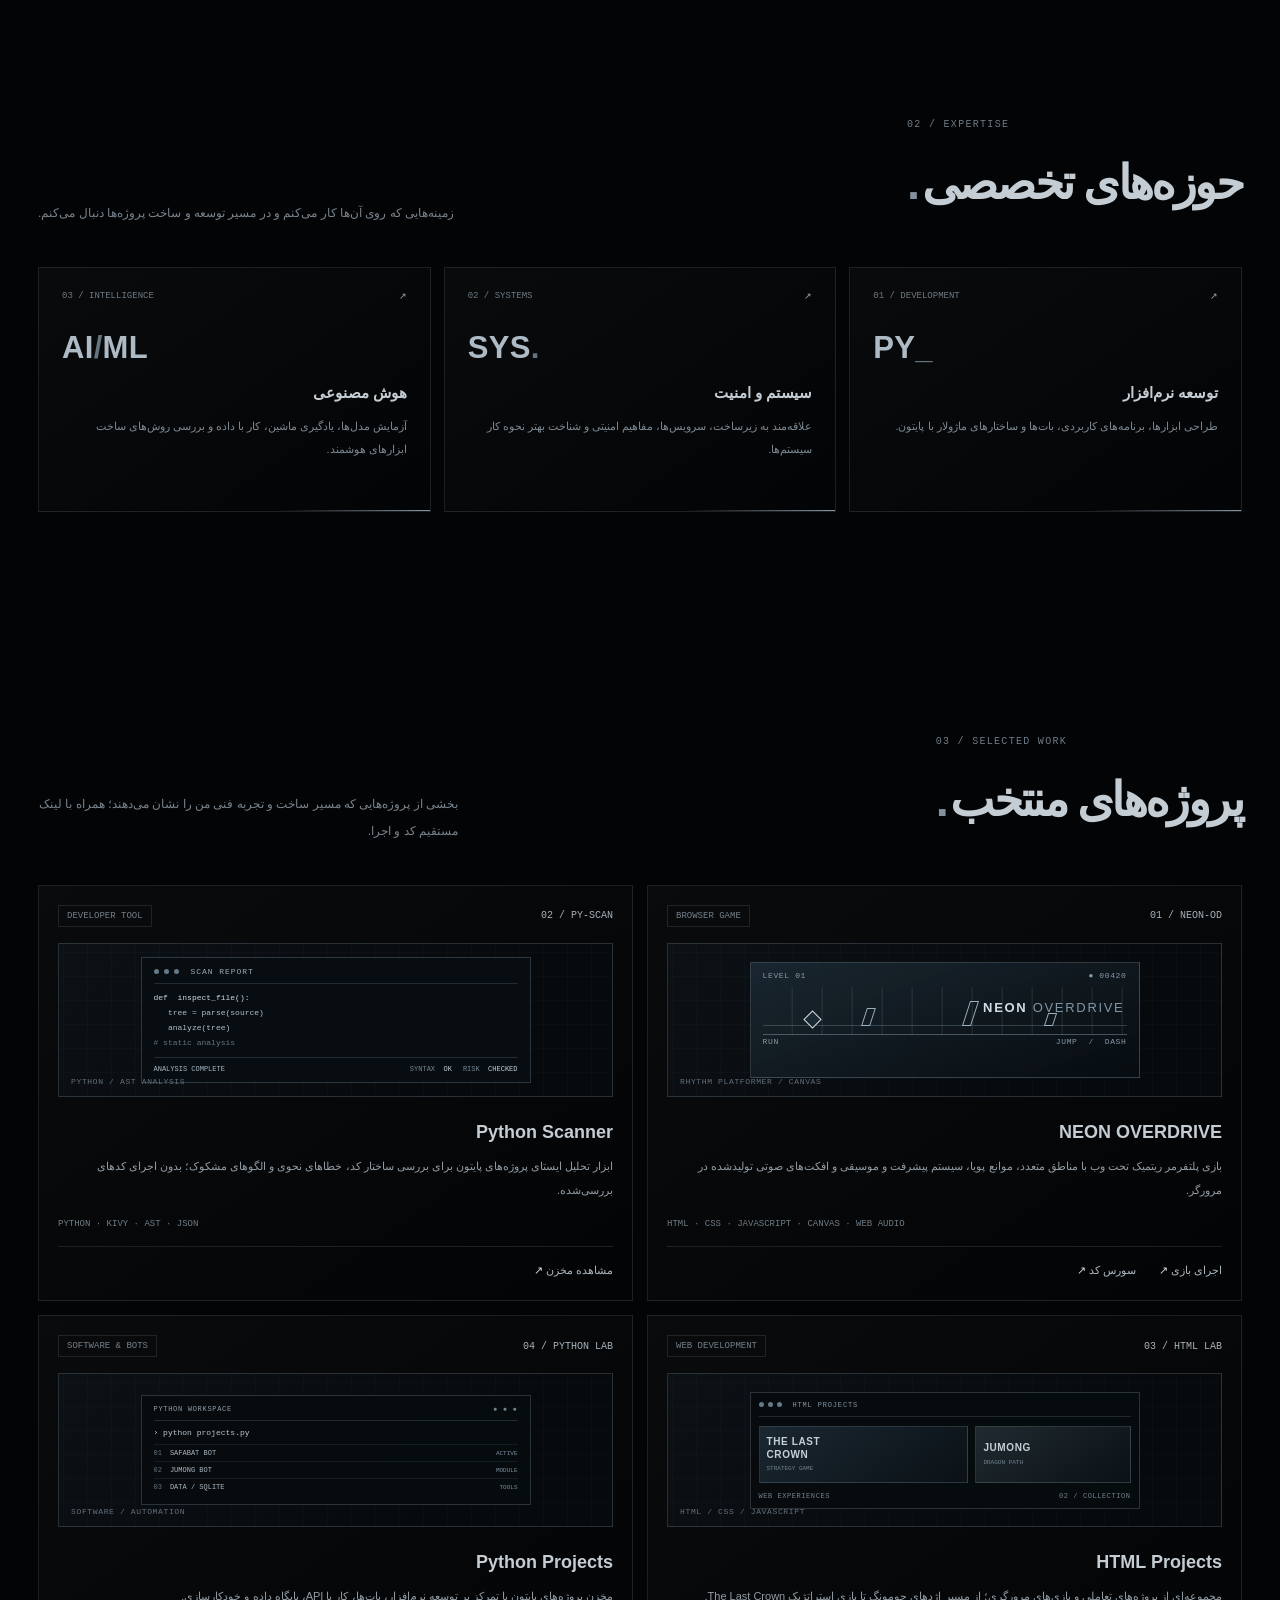
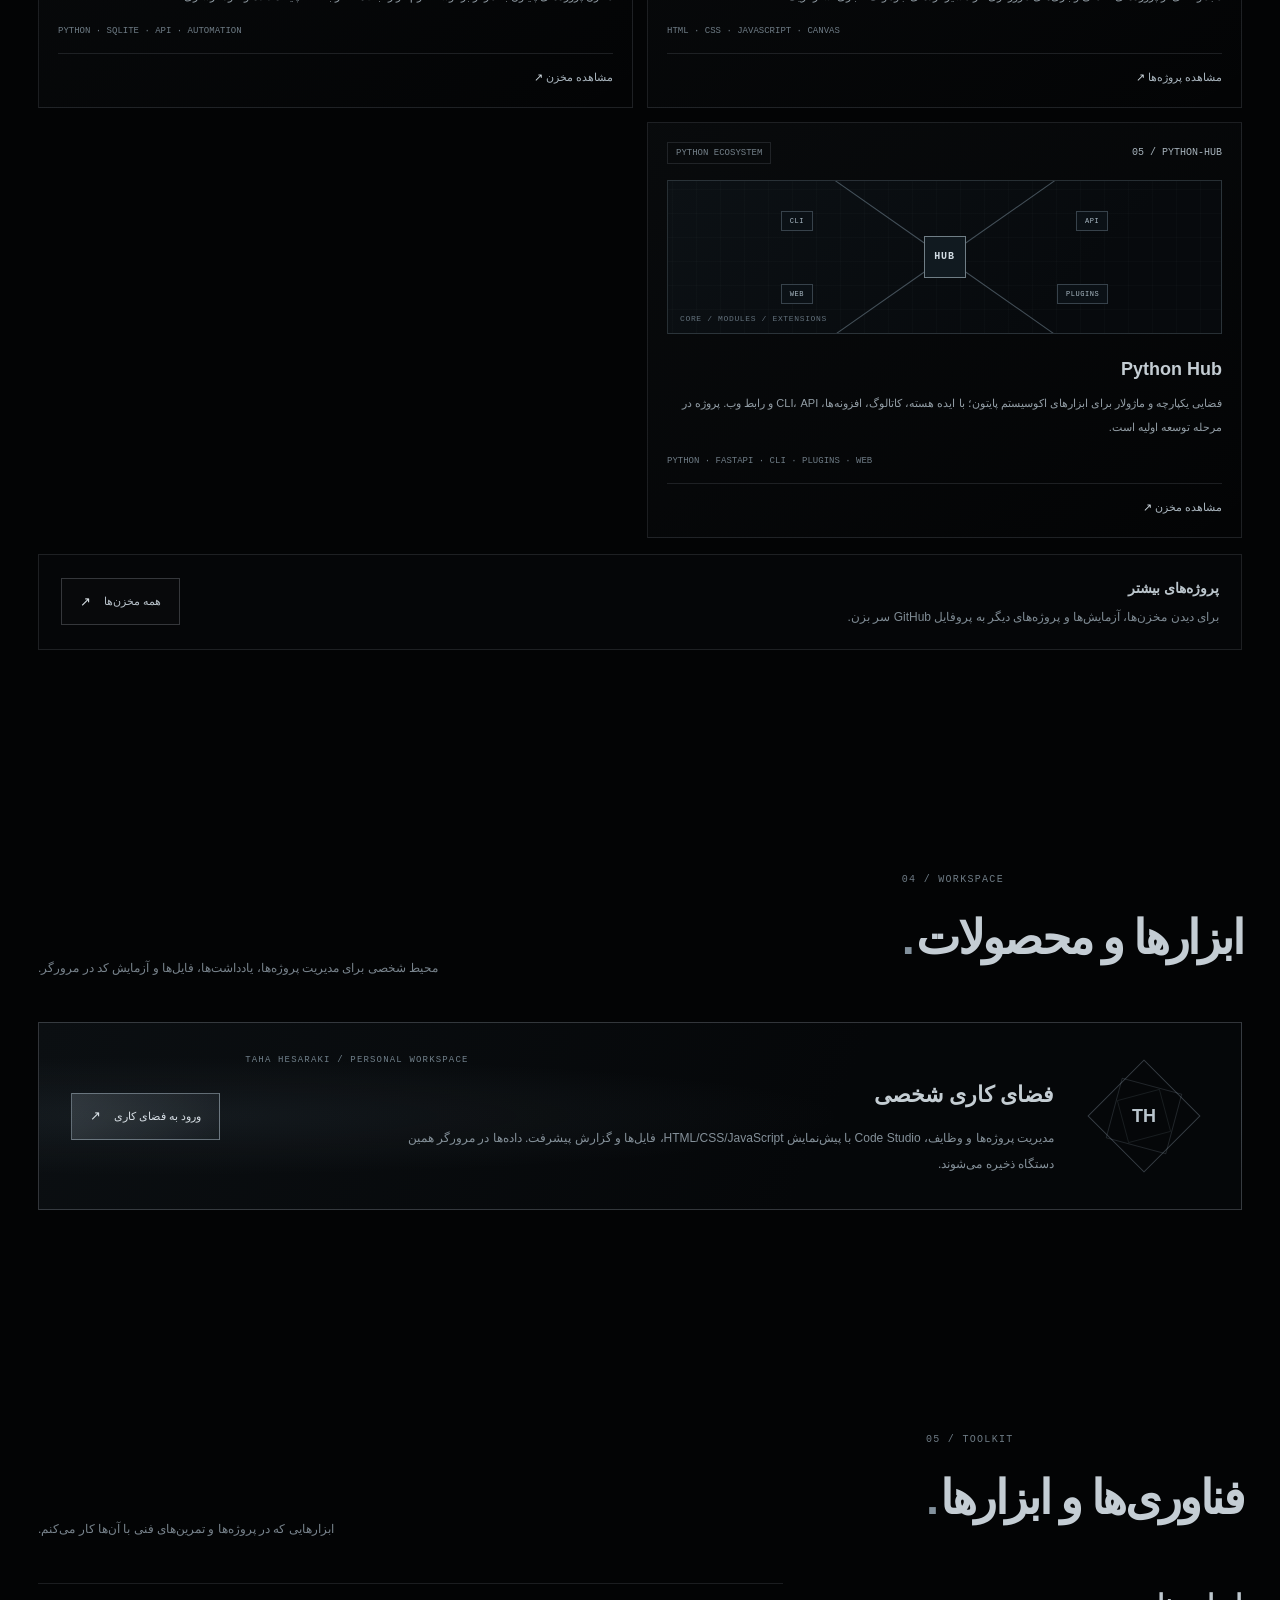
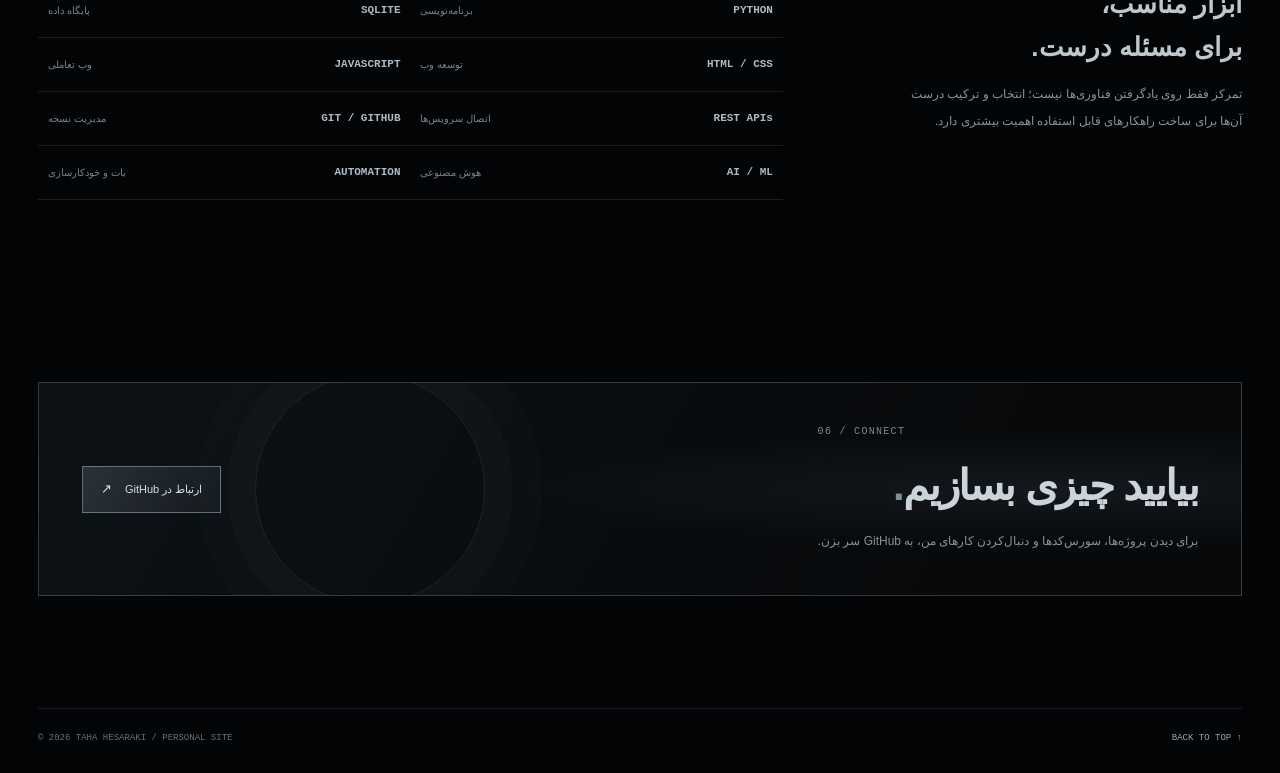
==== commit 40cbc026: "Refresh stylesheet cache for refined hero identity" ====
--- a/index.html
+++ b/index.html
@@ -14,7 +14,7 @@
 <meta name="twitter:card" content="summary">
 <link rel="canonical" href="https://tahadev24.github.io/">
 <link rel="icon" type="image/svg+xml" href="data:image/svg+xml,%3Csvg xmlns='http://www.w3.org/2000/svg' viewBox='0 0 64 64'%3E%3Crect width='64' height='64' rx='14' fill='%23080a0c'/%3E%3Cpath d='M13 17h38v7H36v23h-8V24H13z' fill='%23c9cdd1'/%3E%3C/svg%3E">
-<link rel="stylesheet" href="/assets/css/site.css?v=20261123-wordmarkfix1">
+<link rel="stylesheet" href="/assets/css/site.css?v=20261123-editorialcinema1">
 <title>طاها حصارکی - توسعه دهنده پایتون</title>
 </head>
 <body>
--- a/assets/css/site.css
+++ b/assets/css/site.css
@@ -594,3 +594,137 @@
     font-size: clamp(33px, 11.5vw, 41px) !important;
   }
 }
+
+
+/* 2026-11-23 — editorial wordmark with restrained cinematic lighting */
+.hero-typographic .hero-identity{
+  display:flex;
+  flex-direction:column;
+  align-items:center;
+  text-align:center;
+}
+.hero-typographic .hero-name-wrap{
+  position:relative;
+  width:100%;
+  display:flex;
+  justify-content:flex-start;
+  align-items:center;
+  margin:0;
+}
+.hero-typographic .hero-name-wrap:before{
+  content:"";
+  position:absolute;
+  z-index:-1;
+  left:18%;
+  top:50%;
+  width:72%;
+  height:145%;
+  transform:translateY(-50%);
+  background:radial-gradient(ellipse,rgba(226,235,242,.13),rgba(170,190,205,.045) 38%,transparent 72%);
+  filter:blur(17px);
+  pointer-events:none;
+}
+.hero-typographic .hero-name{
+  width:max-content!important;
+  max-width:100%;
+  margin:0!important;
+  padding:0!important;
+  justify-content:flex-start!important;
+  align-items:baseline!important;
+  gap:.14em!important;
+  white-space:nowrap;
+  text-align:left!important;
+  font-size:clamp(70px,7.2vw,94px)!important;
+  line-height:1!important;
+  letter-spacing:-.078em!important;
+  text-shadow:0 2px 18px rgba(235,242,247,.13),0 12px 42px rgba(190,210,224,.08);
+}
+.hero-typographic .hero-name .hero-name-first,
+.hero-typographic .hero-name .hero-name-last{
+  margin:0!important;
+  -webkit-text-stroke:0!important;
+  background:linear-gradient(180deg,#fff 0%,#d9dfe4 42%,#f4f6f8 58%,#929ba2 100%);
+  background-clip:text;
+  -webkit-background-clip:text;
+}
+.hero-typographic .hero-divider{
+  margin:24px auto 19px!important;
+}
+.hero-typographic .hero-role,
+.hero-typographic .hero-description,
+.hero-typographic .hero-actions,
+.hero-typographic .hero-signature{
+  align-self:stretch;
+  text-align:center;
+  justify-content:center;
+}
+@media(max-width:760px){
+  .hero-typographic{
+    min-height:0!important;
+    align-items:flex-start!important;
+    padding:34px 0 76px!important;
+  }
+  .hero-typographic .hero-identity{
+    width:100%;
+    align-items:center!important;
+  }
+  .hero-typographic .hero-name-wrap{
+    justify-content:flex-start!important;
+    min-height:58px;
+  }
+  .hero-typographic .hero-name{
+    font-size:clamp(37px,12.2vw,52px)!important;
+    letter-spacing:-.078em!important;
+    gap:.13em!important;
+  }
+  .hero-typographic .hero-name-wrap:before{
+    left:10%;
+    width:88%;
+    height:160%;
+    opacity:.85;
+  }
+  .hero-typographic .hero-divider{
+    width:clamp(150px,48vw,230px);
+    margin:23px auto 17px!important;
+  }
+  .hero-typographic .hero-role{
+    font-size:clamp(15px,4.2vw,19px)!important;
+    line-height:1.8;
+  }
+  .hero-typographic .hero-description{
+    max-width:570px;
+    margin:13px auto 22px!important;
+    font-size:12px;
+    line-height:2.2;
+  }
+  .hero-typographic .hero-actions{
+    width:100%;
+    display:flex;
+    flex-direction:row;
+    flex-wrap:nowrap;
+    gap:10px;
+  }
+  .hero-typographic .hero-actions .action{
+    flex:1 1 0;
+    min-width:0;
+    padding-inline:10px;
+  }
+  .hero-typographic .hero-signature{
+    margin-top:25px;
+    font-size:7px;
+    letter-spacing:.12em;
+  }
+  .hero-typographic .hero-tech-visual{
+    margin-top:12px!important;
+  }
+}
+@media(max-width:360px){
+  .hero-typographic .hero-name{
+    font-size:clamp(34px,11.8vw,42px)!important;
+  }
+  .hero-typographic .hero-actions .action{font-size:10px}
+}
+@media(prefers-reduced-motion:reduce){
+  .hero-typographic .hero-name .hero-name-first,
+  .hero-typographic .hero-name .hero-name-last{animation:none!important}
+}
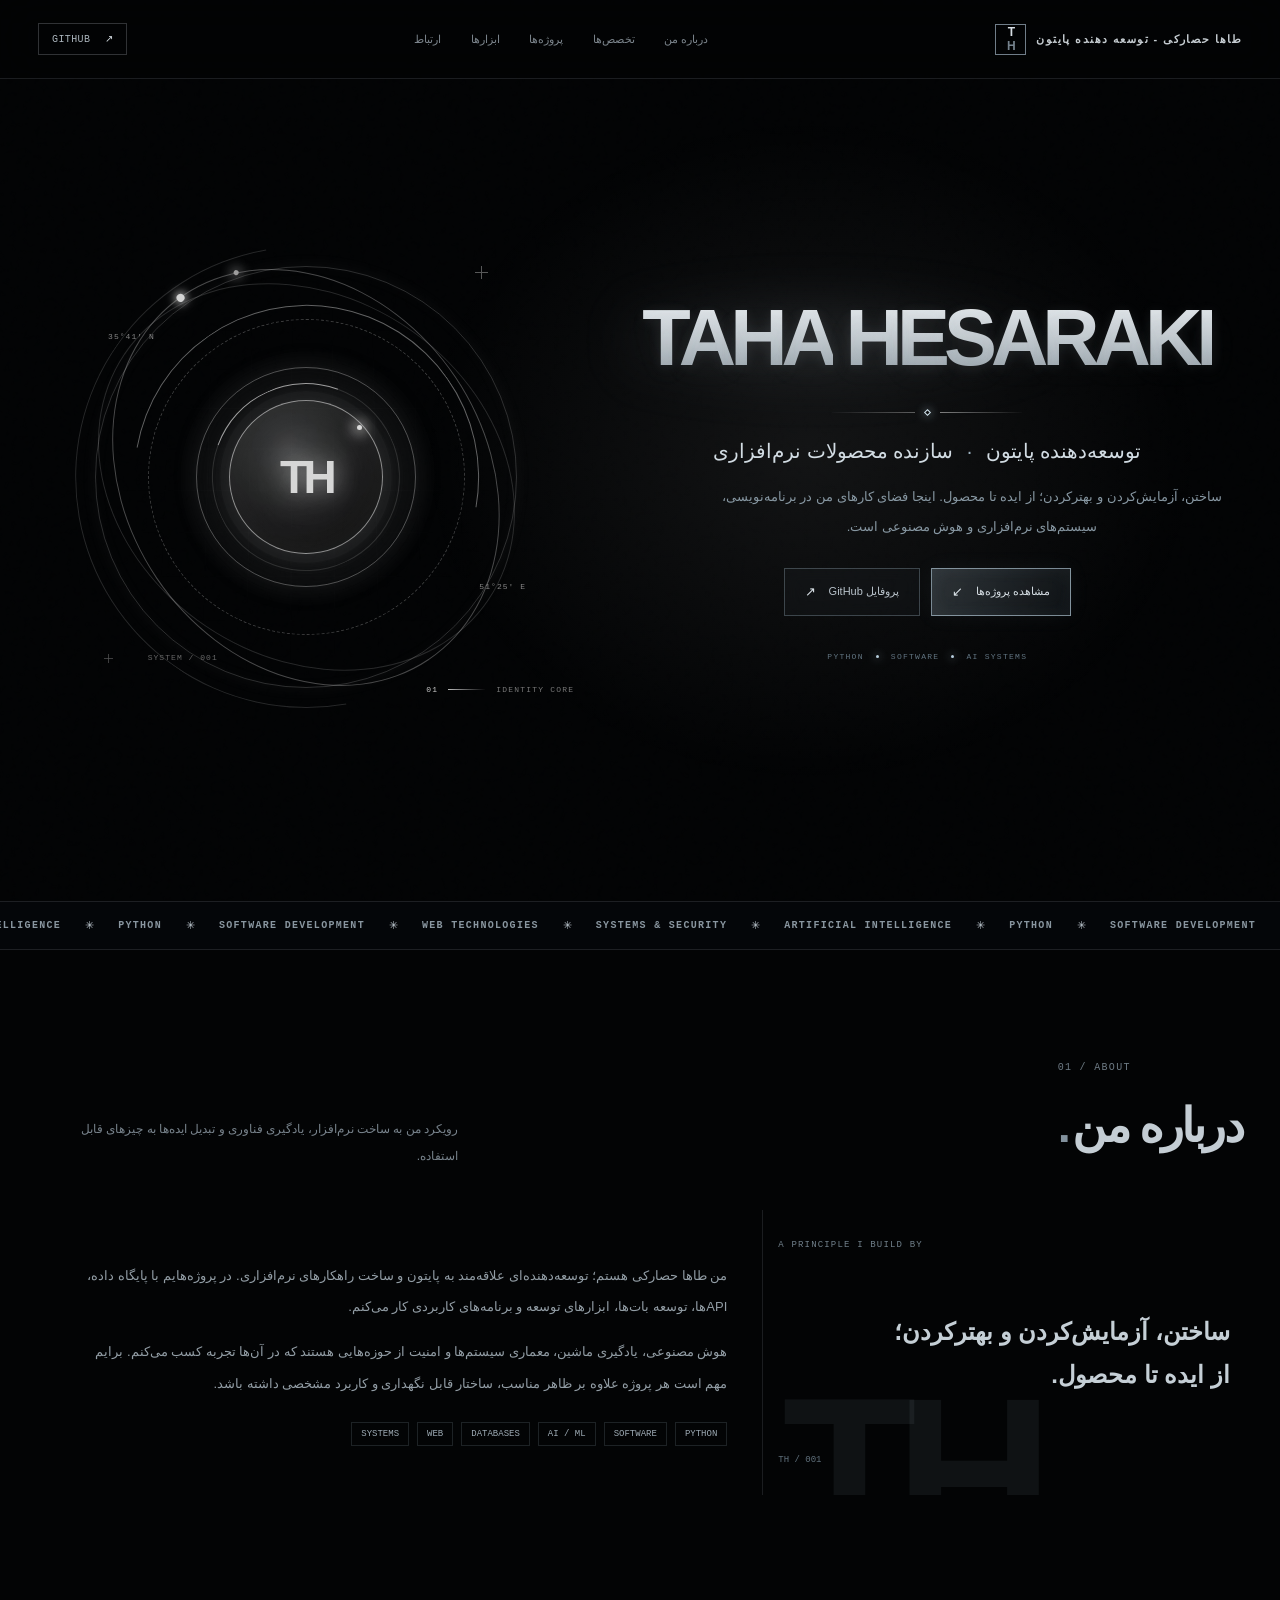
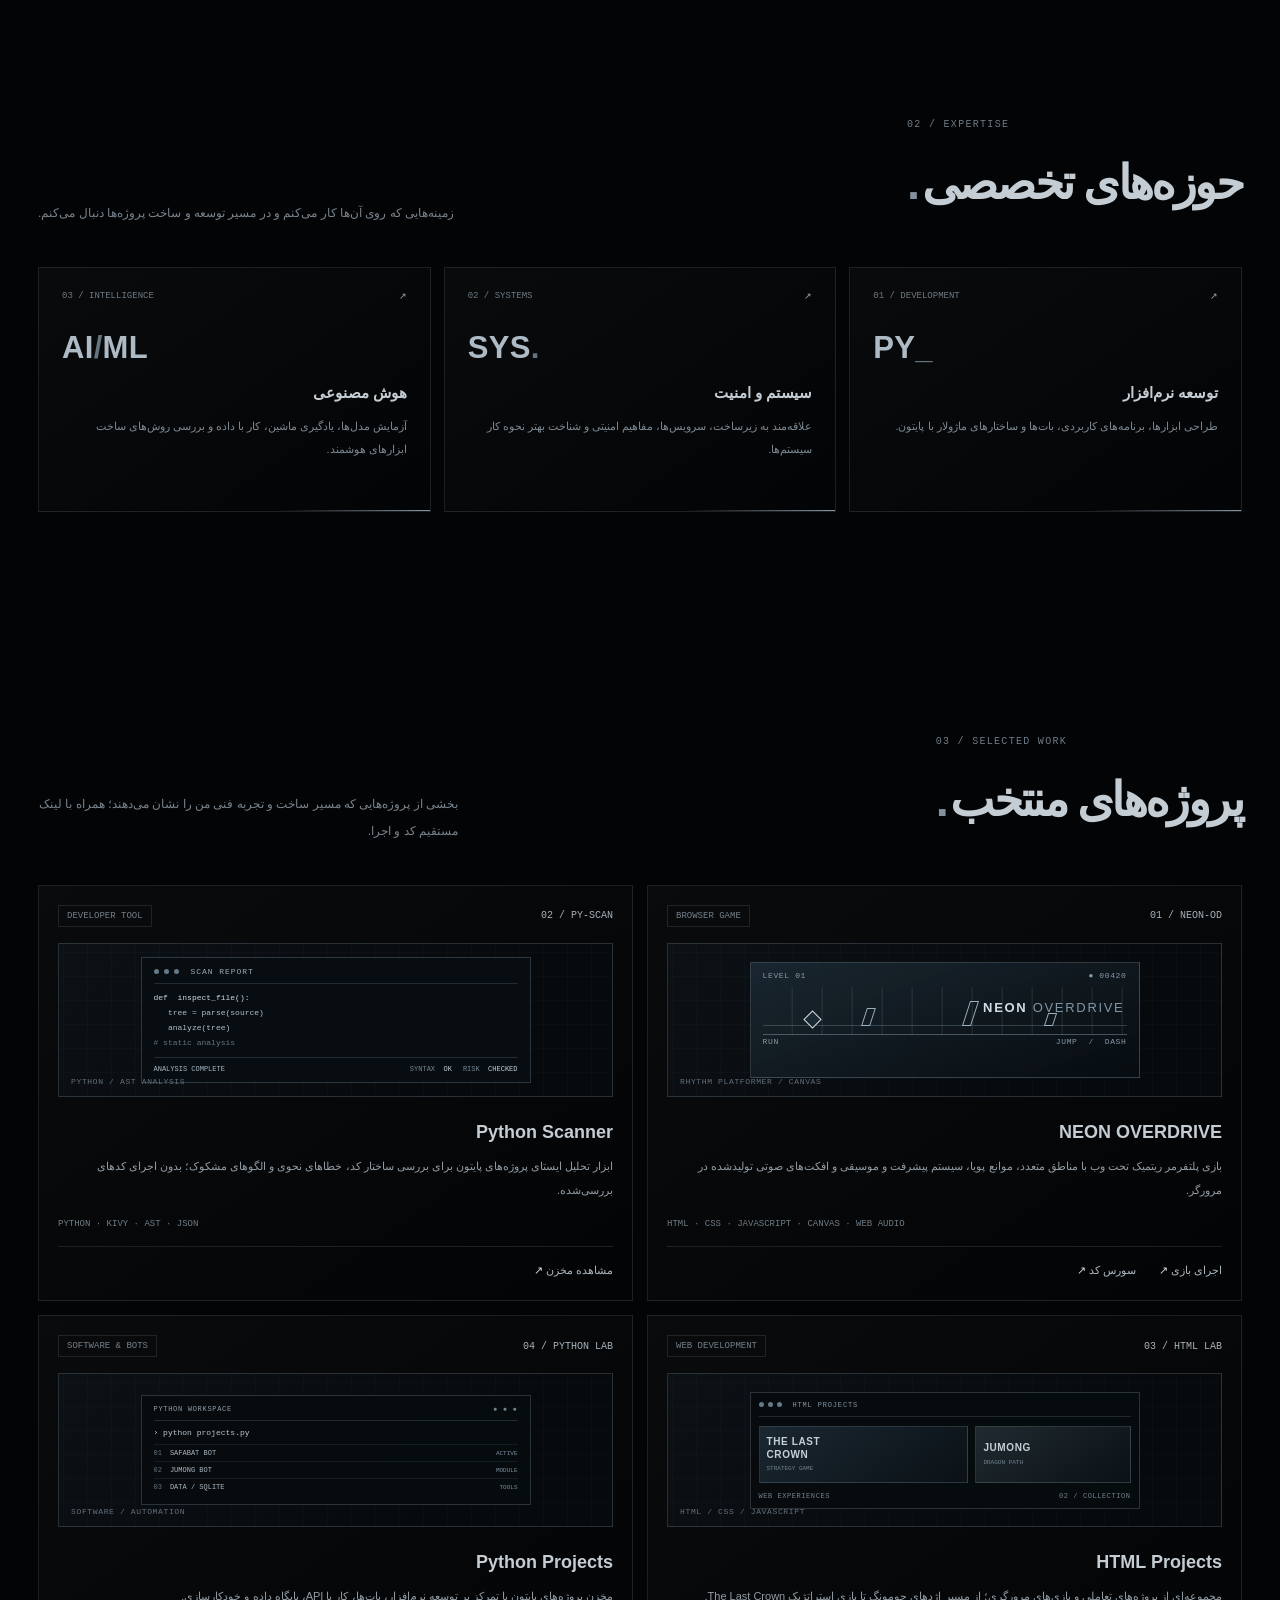
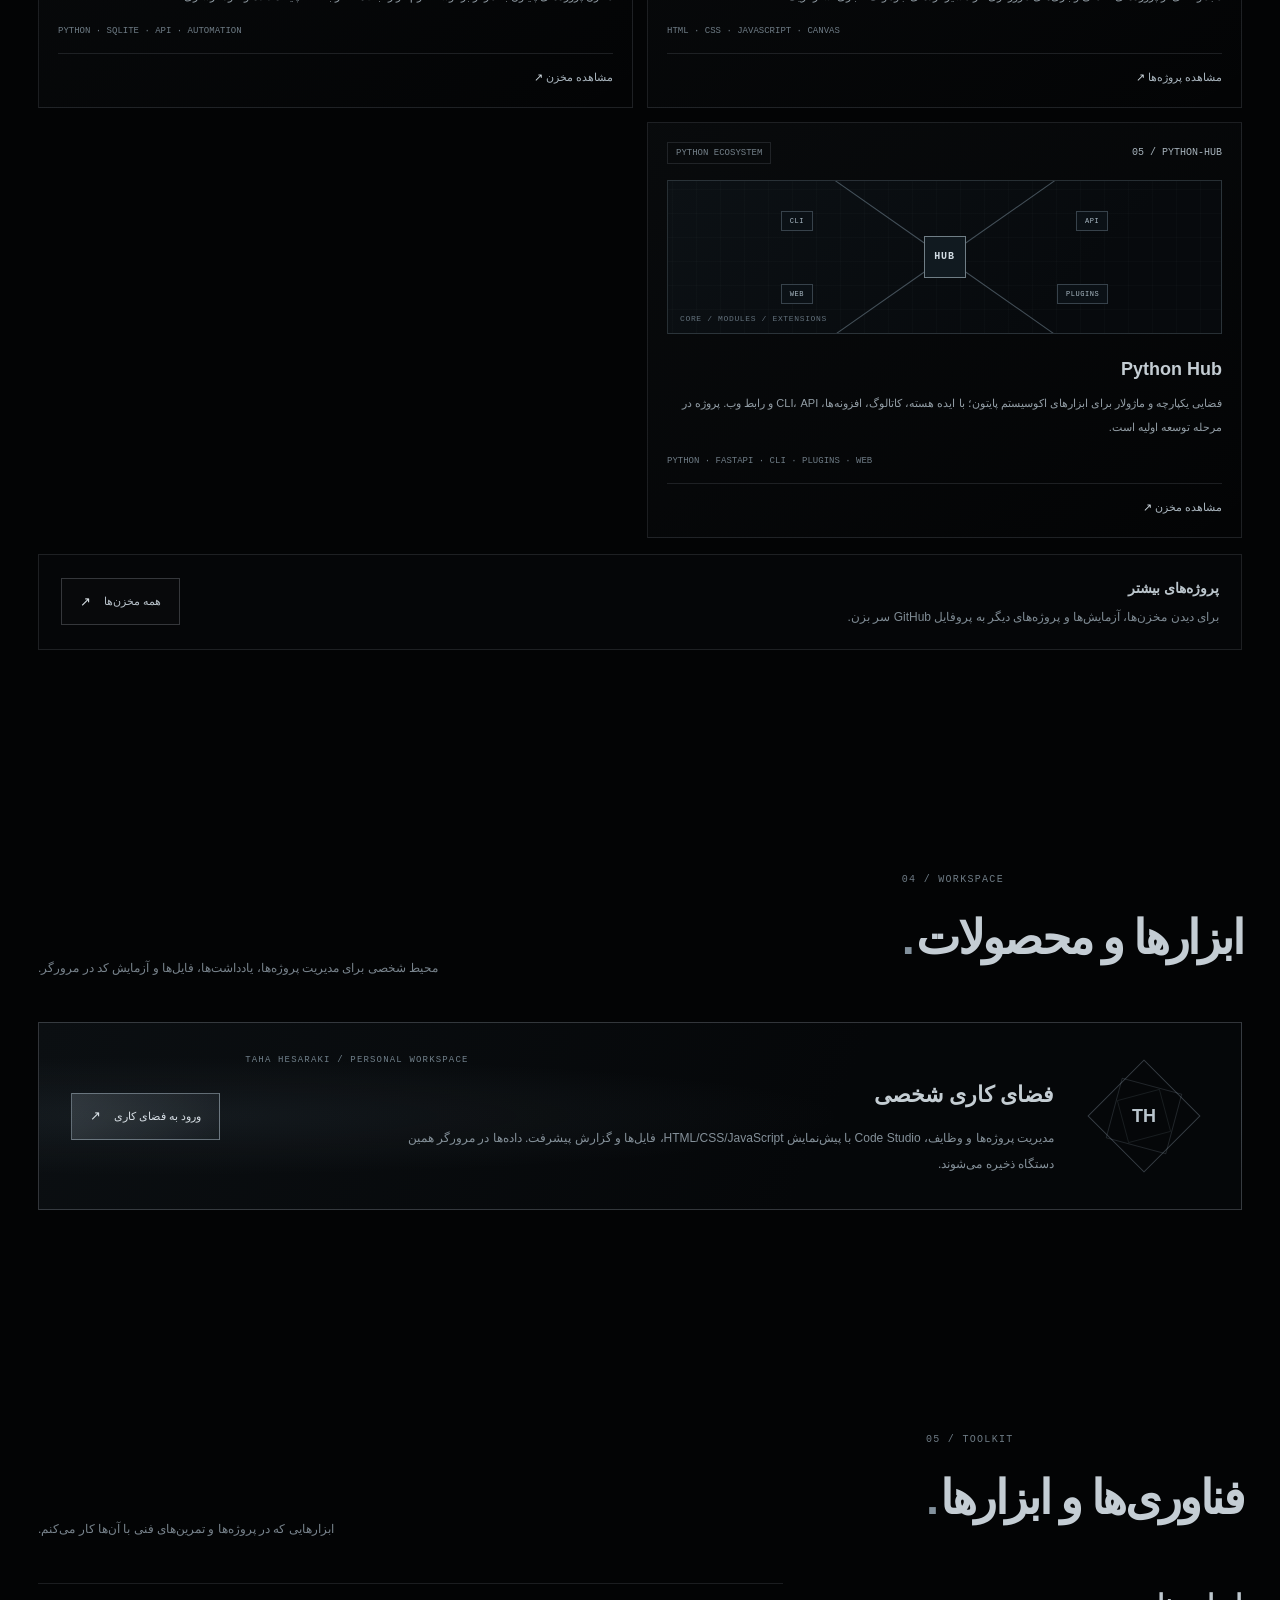
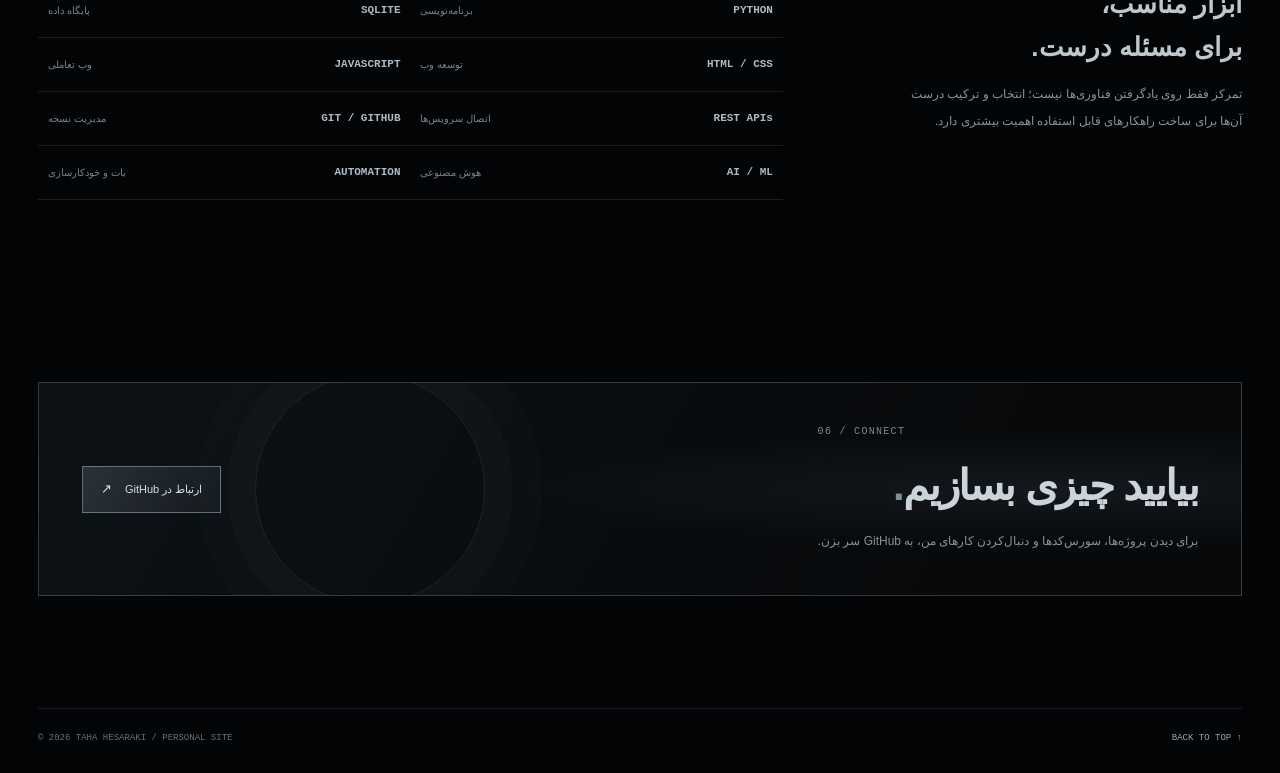
==== commit 451da4f6: "Remove trailing dot from hero wordmark and refresh stylesheet" ====
--- a/index.html
+++ b/index.html
@@ -14,7 +14,7 @@
 <meta name="twitter:card" content="summary">
 <link rel="canonical" href="https://tahadev24.github.io/">
 <link rel="icon" type="image/svg+xml" href="data:image/svg+xml,%3Csvg xmlns='http://www.w3.org/2000/svg' viewBox='0 0 64 64'%3E%3Crect width='64' height='64' rx='14' fill='%23080a0c'/%3E%3Cpath d='M13 17h38v7H36v23h-8V24H13z' fill='%23c9cdd1'/%3E%3C/svg%3E">
-<link rel="stylesheet" href="/assets/css/site.css?v=20261123-editorialcinema1">
+<link rel="stylesheet" href="/assets/css/site.css?v=20261123-wordmark-clean1">
 <title>طاها حصارکی - توسعه دهنده پایتون</title>
 </head>
 <body>
@@ -37,7 +37,7 @@
   <section class="hero wrap hero-typographic" id="home">
     <div class="hero-identity">
       <div class="hero-name-wrap">
-        <h1 class="hero-name" aria-label="Taha Hesaraki"><span class="hero-name-first">TAHA</span><span class="hero-name-last">HESARAKI<span class="hero-name-period">.</span></span></h1>
+        <h1 class="hero-name" aria-label="Taha Hesaraki"><span class="hero-name-first">TAHA</span><span class="hero-name-last">HESARAKI</span></h1>
       </div>
       <div class="hero-divider"><span></span><i></i><span></span></div>
       <div class="hero-role">توسعه‌دهنده پایتون <b>·</b> سازنده محصولات نرم‌افزاری</div>
--- a/assets/css/site.css
+++ b/assets/css/site.css
@@ -511,92 +511,9 @@
 }
 
 
-/* Hero wordmark — larger editorial scale, left aligned */
-.hero-typographic .hero-identity{
-  width:100%;
-  align-items:flex-start;
-  text-align:left;
-}
-.hero-typographic .hero-name-wrap{
-  width:100%;
-  justify-content:flex-start;
-  align-items:flex-start;
-}
-.hero-typographic .hero-name{
-  justify-content:flex-start!important;
-  text-align:left!important;
-  font-size:clamp(58px,8.7vw,116px)!important;
-  letter-spacing:-.078em!important;
-  gap:.17em!important;
-  margin-left:0!important;
-}
-.hero-typographic .hero-divider{
-  margin-left:0!important;
-  margin-right:auto!important;
-}
-@media(max-width:760px){
-  .hero-typographic .hero-identity{align-items:flex-start}
-  .hero-typographic .hero-name{
-    font-size:clamp(32px,9.25vw,46px)!important;
-    letter-spacing:-.075em!important;
-    gap:.14em!important;
-  }
-  .hero-typographic .hero-name-wrap{justify-content:flex-start}
-}
-@media(max-width:360px){
-  .hero-typographic .hero-name{font-size:clamp(29px,8.7vw,32px)!important}
-}
-
-
-/* 2026-11-23 — isolate the mobile wordmark from centered hero content */
-@media (max-width: 760px) {
-  .hero-typographic {
-    padding-top: 24px !important;
-  }
-  .hero-typographic .hero-identity {
-    display: flex;
-    flex-direction: column;
-    align-items: center !important;
-    text-align: center !important;
-  }
-  .hero-typographic .hero-name-wrap {
-    width: 100%;
-    display: flex;
-    justify-content: flex-start !important;
-    align-items: center !important;
-  }
-  .hero-typographic .hero-name {
-    width: max-content !important;
-    max-width: 100%;
-    justify-content: flex-start !important;
-    align-items: baseline !important;
-    text-align: left !important;
-    font-size: clamp(36px, 12vw, 56px) !important;
-    letter-spacing: -.078em !important;
-    line-height: 1 !important;
-    gap: .14em !important;
-    margin: 0 !important;
-  }
-  .hero-typographic .hero-divider {
-    margin: 18px auto 17px !important;
-  }
-  .hero-typographic .hero-role,
-  .hero-typographic .hero-description,
-  .hero-typographic .hero-actions,
-  .hero-typographic .hero-signature {
-    align-self: stretch;
-    text-align: center;
-    justify-content: center;
-  }
-}
-@media (max-width: 360px) {
-  .hero-typographic .hero-name {
-    font-size: clamp(33px, 11.5vw, 41px) !important;
-  }
-}
-
-
-/* 2026-11-23 — editorial wordmark with restrained cinematic lighting */
+
+
+/* Clean hero wordmark: restrained editorial scale, left aligned, no visual takeover */
 .hero-typographic .hero-identity{
   display:flex;
   flex-direction:column;
@@ -611,44 +528,56 @@
   align-items:center;
   margin:0;
 }
-.hero-typographic .hero-name-wrap:before{
+.hero-typographic .hero-name-wrap::before{
   content:"";
   position:absolute;
-  z-index:-1;
-  left:18%;
+  z-index:0;
+  left:0;
   top:50%;
-  width:72%;
+  width:min(76%,560px);
   height:145%;
   transform:translateY(-50%);
-  background:radial-gradient(ellipse,rgba(226,235,242,.13),rgba(170,190,205,.045) 38%,transparent 72%);
-  filter:blur(17px);
+  background:radial-gradient(ellipse at 42% 50%,rgba(205,215,224,.105),rgba(170,185,198,.035) 43%,transparent 74%);
+  filter:blur(19px);
   pointer-events:none;
 }
 .hero-typographic .hero-name{
+  position:relative;
+  z-index:1;
+  display:flex!important;
+  flex-direction:row!important;
+  flex-wrap:nowrap!important;
+  align-items:baseline!important;
+  justify-content:flex-start!important;
   width:max-content!important;
   max-width:100%;
   margin:0!important;
-  padding:0!important;
-  justify-content:flex-start!important;
-  align-items:baseline!important;
-  gap:.14em!important;
+  padding:.06em 0 .12em!important;
+  gap:.16em!important;
   white-space:nowrap;
+  direction:ltr;
   text-align:left!important;
-  font-size:clamp(70px,7.2vw,94px)!important;
+  font-family:var(--en),Arial,sans-serif;
+  font-size:clamp(58px,6.2vw,82px)!important;
+  font-weight:800!important;
   line-height:1!important;
-  letter-spacing:-.078em!important;
-  text-shadow:0 2px 18px rgba(235,242,247,.13),0 12px 42px rgba(190,210,224,.08);
+  letter-spacing:-.075em!important;
+  text-shadow:0 2px 13px rgba(210,220,228,.10),0 9px 30px rgba(180,195,207,.055);
 }
 .hero-typographic .hero-name .hero-name-first,
 .hero-typographic .hero-name .hero-name-last{
+  display:inline!important;
   margin:0!important;
+  color:transparent!important;
   -webkit-text-stroke:0!important;
-  background:linear-gradient(180deg,#fff 0%,#d9dfe4 42%,#f4f6f8 58%,#929ba2 100%);
+  background:linear-gradient(180deg,#e9edf0 0%,#c4cbd0 48%,#929da5 100%);
   background-clip:text;
   -webkit-background-clip:text;
+  animation:none!important;
+  filter:none!important;
 }
 .hero-typographic .hero-divider{
-  margin:24px auto 19px!important;
+  margin:23px auto 18px!important;
 }
 .hero-typographic .hero-role,
 .hero-typographic .hero-description,
@@ -658,34 +587,40 @@
   text-align:center;
   justify-content:center;
 }
+.hero-typographic .hero-tech-visual{
+  filter:grayscale(1);
+  opacity:.9;
+}
 @media(max-width:760px){
   .hero-typographic{
     min-height:0!important;
     align-items:flex-start!important;
-    padding:34px 0 76px!important;
+    padding:22px 0 76px!important;
   }
   .hero-typographic .hero-identity{
     width:100%;
     align-items:center!important;
+    text-align:center!important;
   }
   .hero-typographic .hero-name-wrap{
+    width:100%;
+    min-height:62px;
     justify-content:flex-start!important;
-    min-height:58px;
+    align-items:center!important;
   }
   .hero-typographic .hero-name{
-    font-size:clamp(37px,12.2vw,52px)!important;
+    font-size:clamp(42px,8.2vw,62px)!important;
     letter-spacing:-.078em!important;
-    gap:.13em!important;
-  }
-  .hero-typographic .hero-name-wrap:before{
-    left:10%;
-    width:88%;
-    height:160%;
-    opacity:.85;
+    gap:.14em!important;
+  }
+  .hero-typographic .hero-name-wrap::before{
+    width:min(82%,480px);
+    height:155%;
+    opacity:.9;
   }
   .hero-typographic .hero-divider{
     width:clamp(150px,48vw,230px);
-    margin:23px auto 17px!important;
+    margin:22px auto 17px!important;
   }
   .hero-typographic .hero-role{
     font-size:clamp(15px,4.2vw,19px)!important;
@@ -718,9 +653,10 @@
     margin-top:12px!important;
   }
 }
-@media(max-width:360px){
+@media(max-width:390px){
   .hero-typographic .hero-name{
-    font-size:clamp(34px,11.8vw,42px)!important;
+    font-size:clamp(39px,10.5vw,46px)!important;
+    letter-spacing:-.08em!important;
   }
   .hero-typographic .hero-actions .action{font-size:10px}
 }
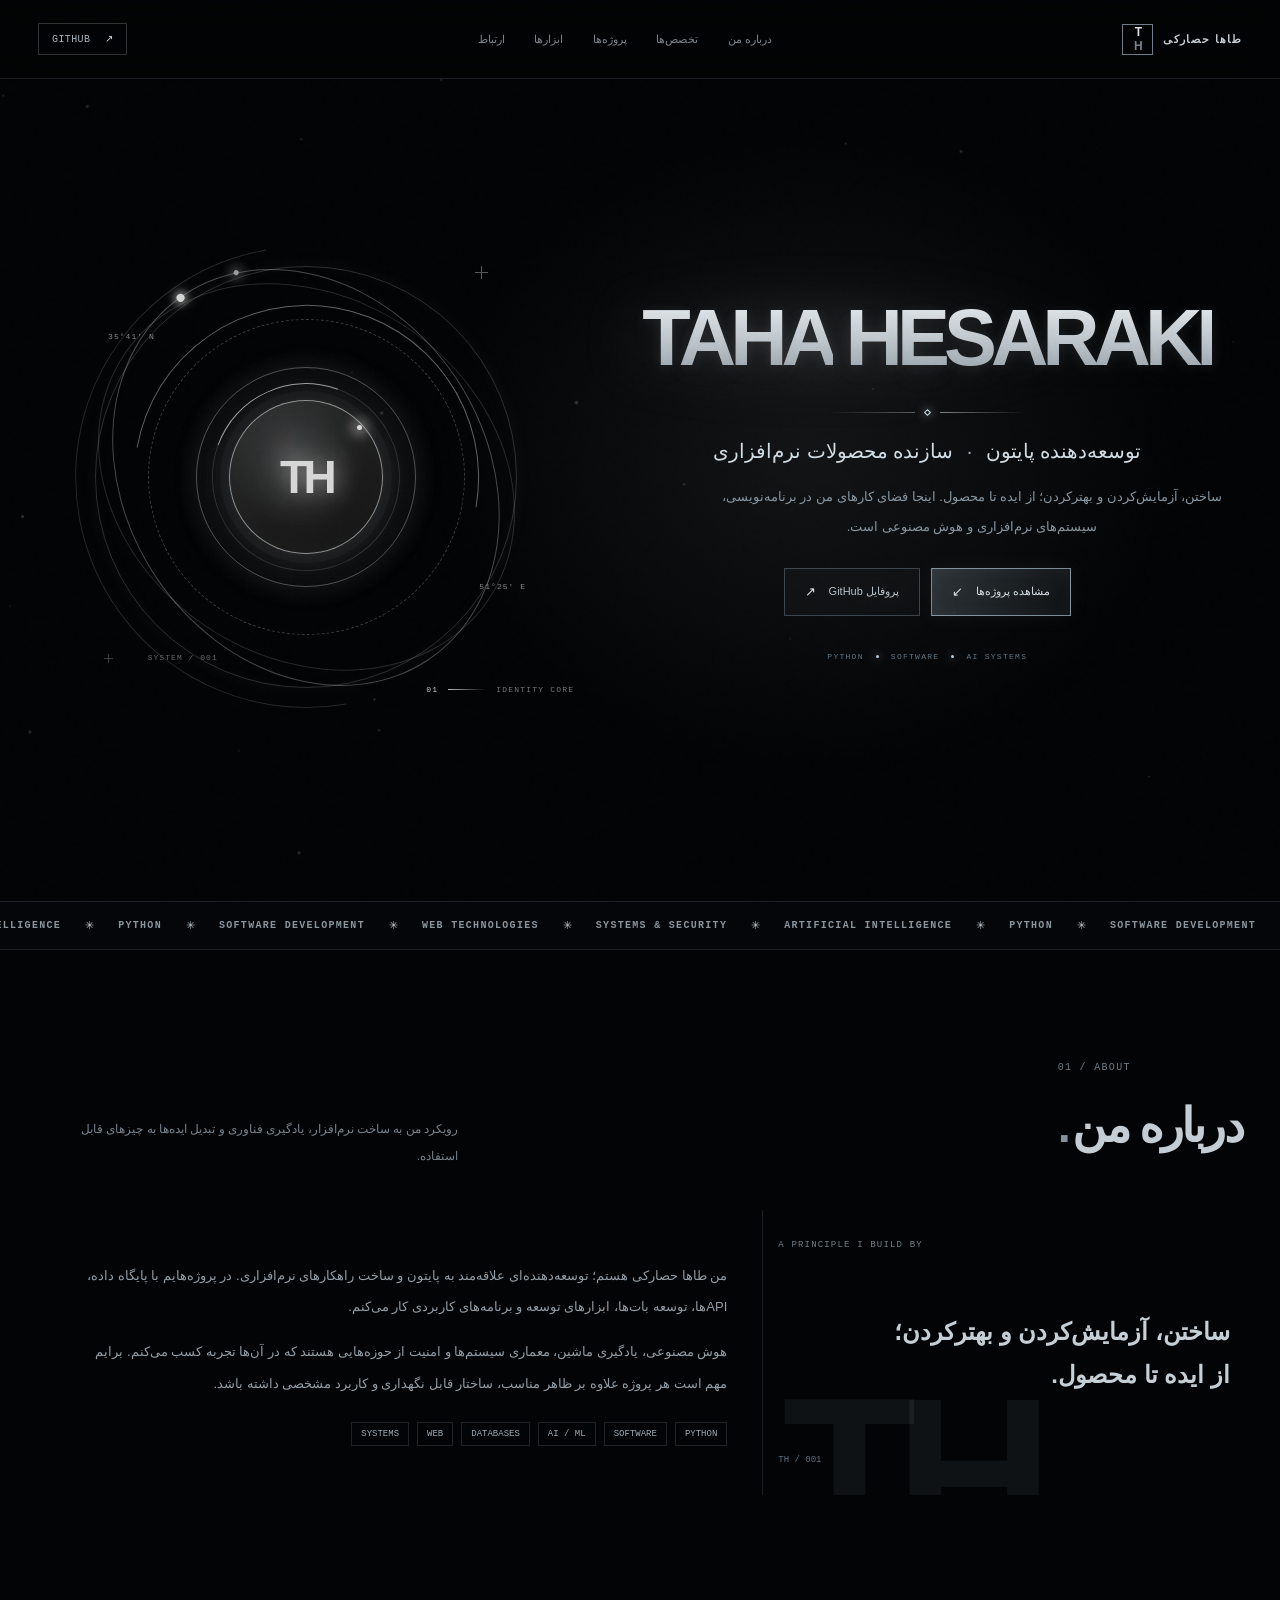
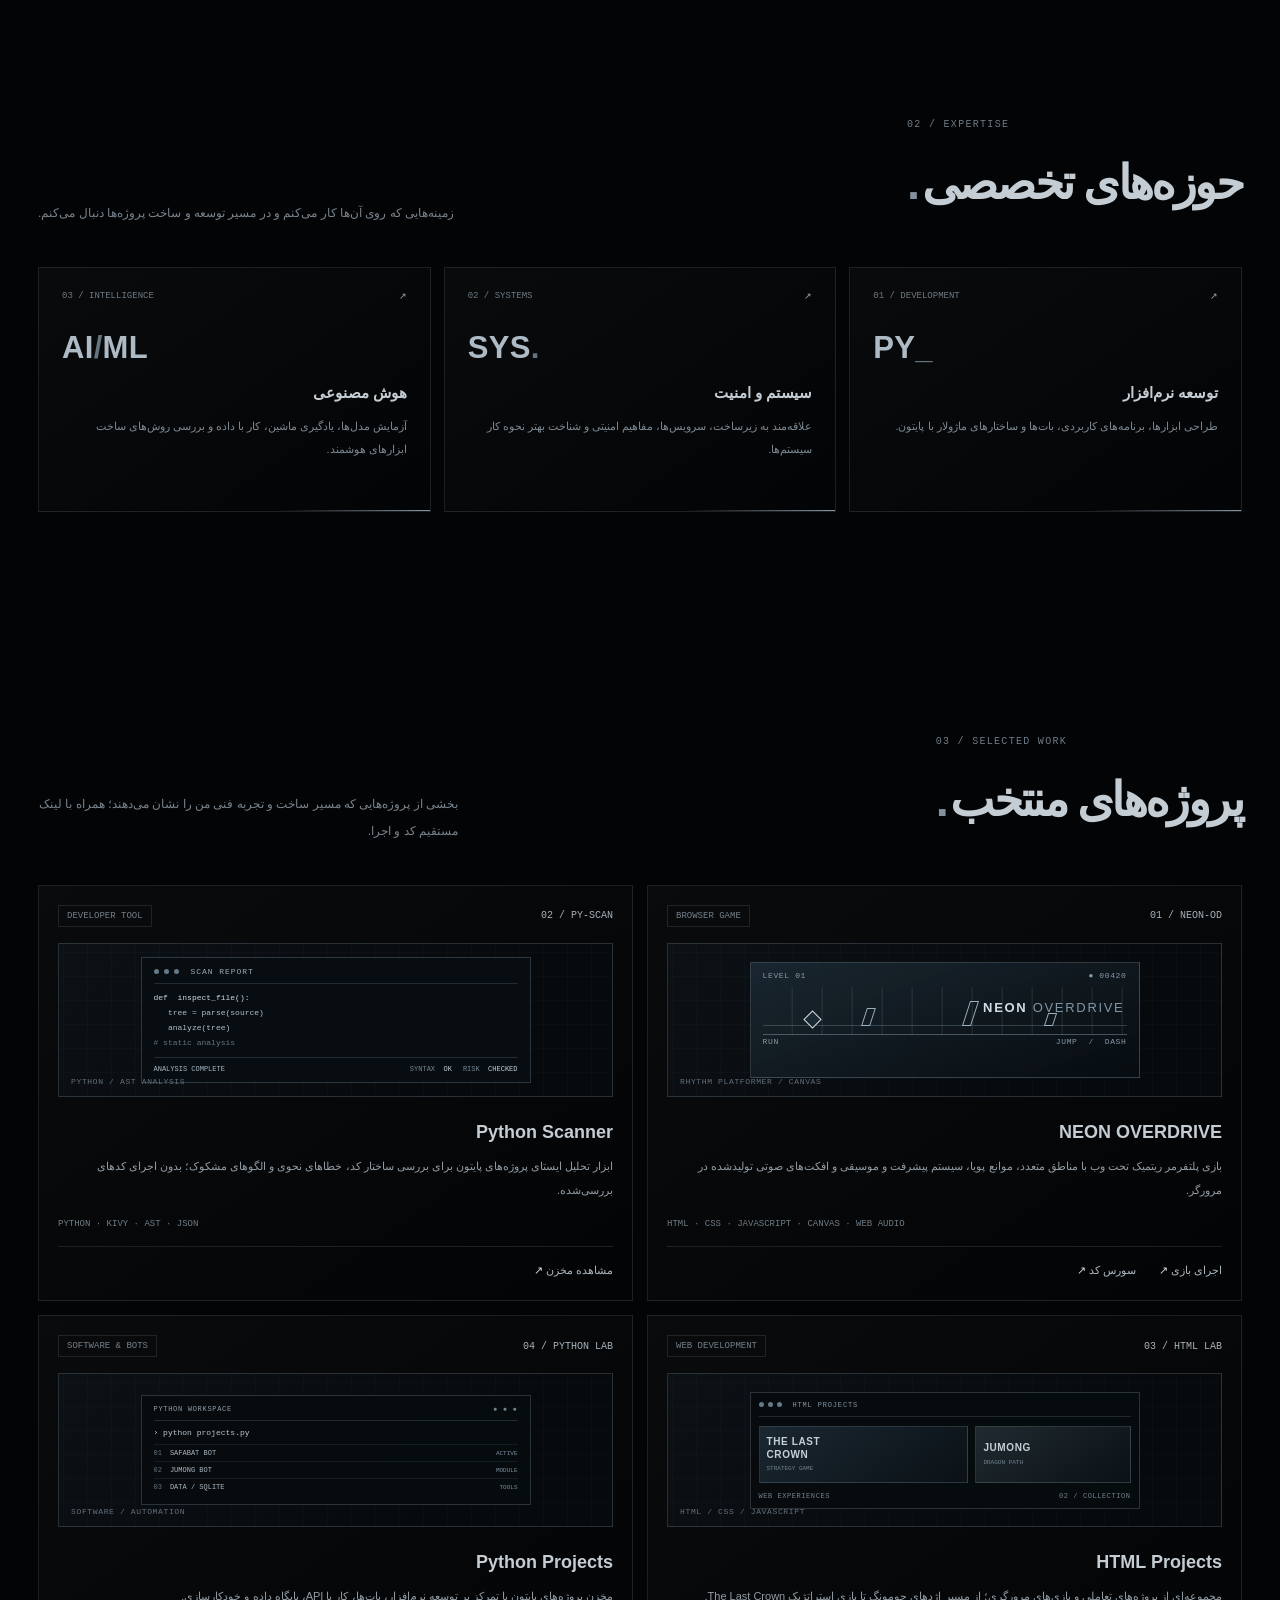
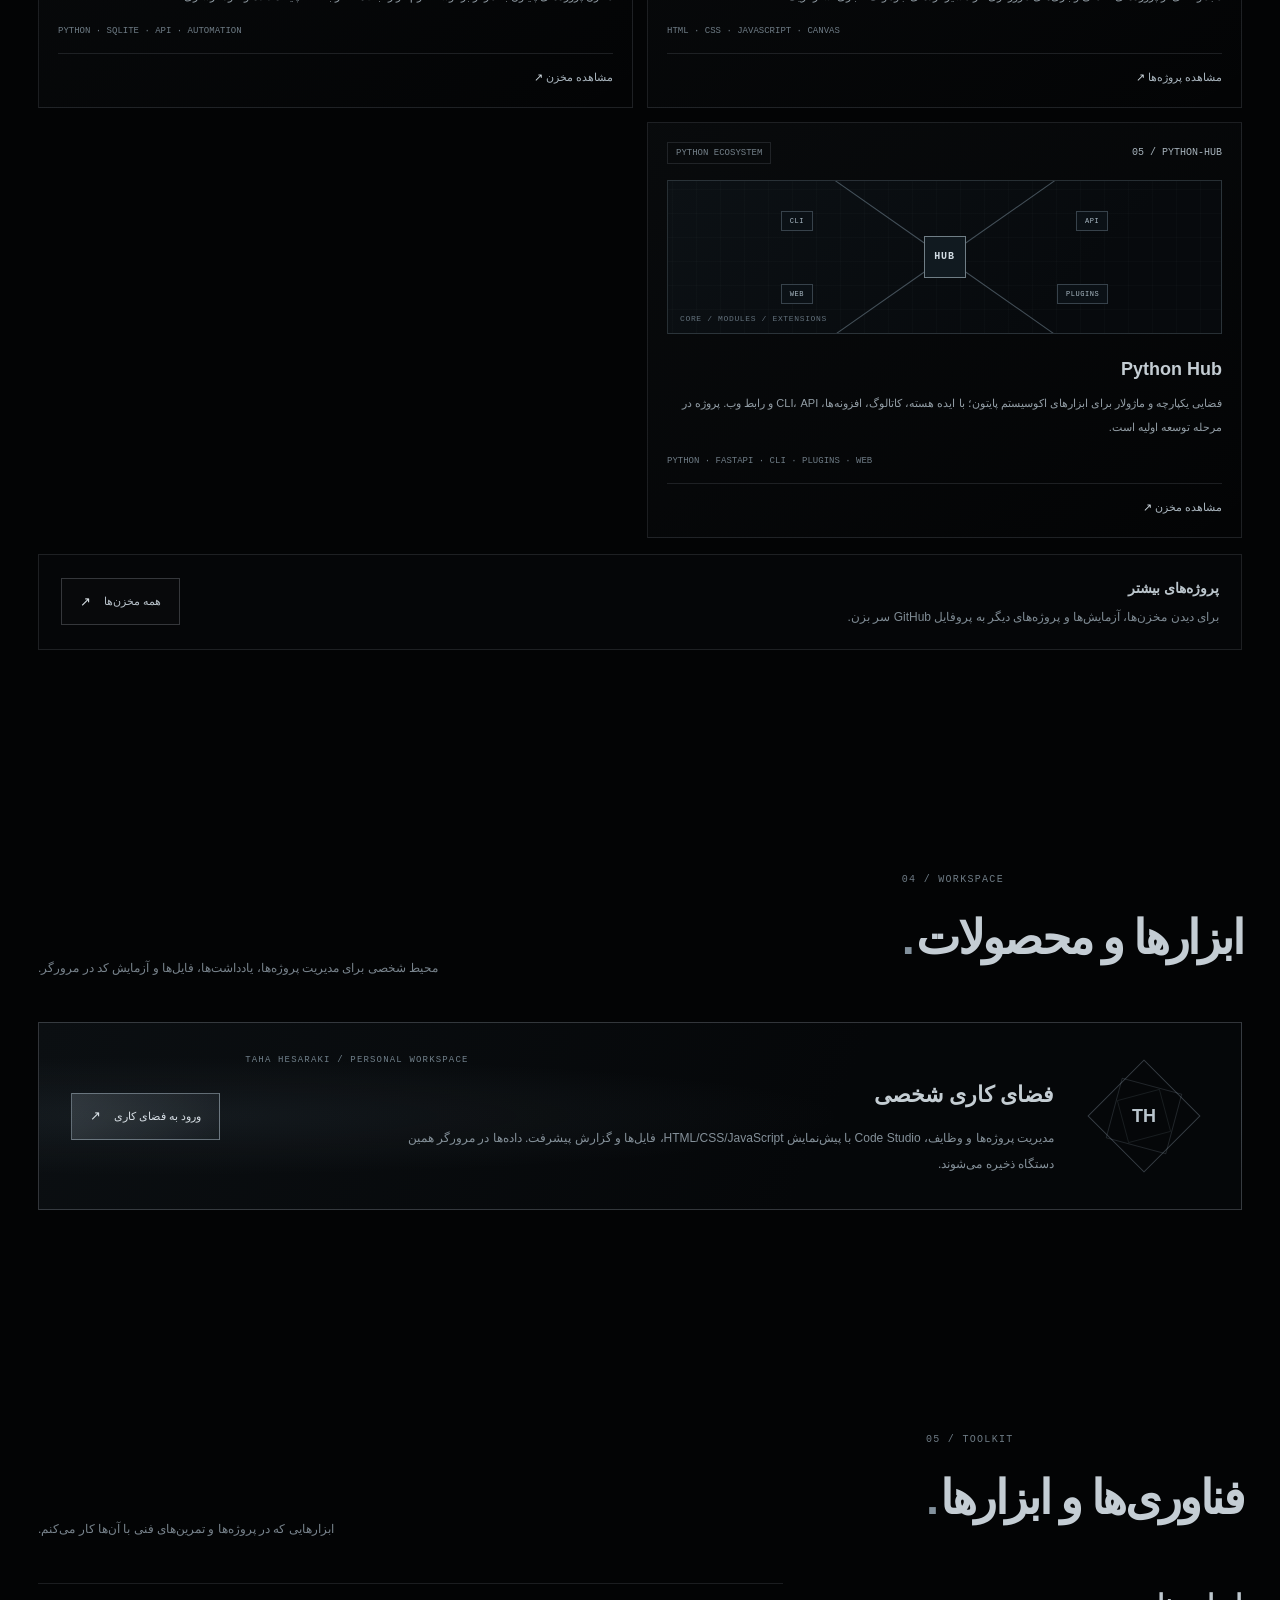
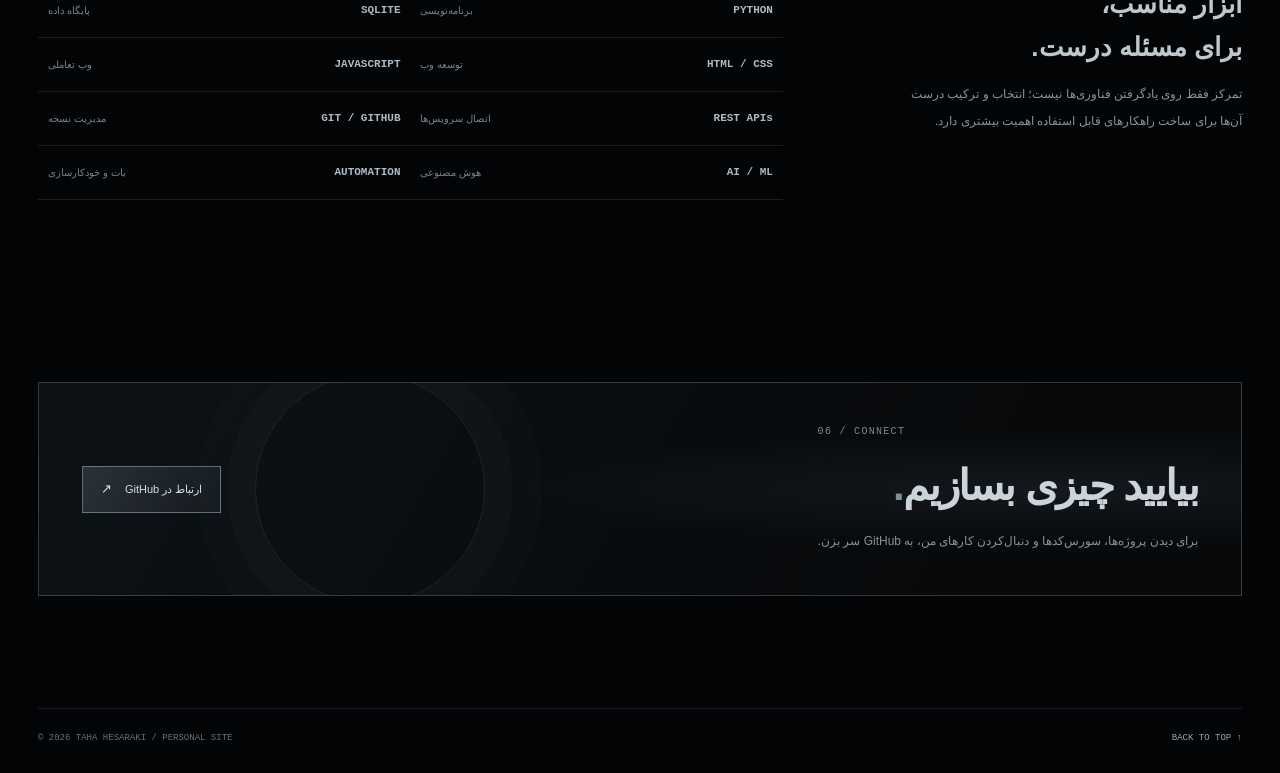
==== commit a13cd450: "Update site identity and strengthen SEO metadata" ====
--- a/index.html
+++ b/index.html
@@ -4,18 +4,38 @@
 <meta charset="utf-8">
 <meta name="viewport" content="width=device-width, initial-scale=1">
 <meta name="theme-color" content="#030405">
-<meta name="description" content="وب‌سایت شخصی طاها حصارکی؛ توسعه نرم‌افزار، پایتون، سیستم‌ها و هوش مصنوعی. پروژه‌ها، تخصص‌ها و ابزارها.">
+<meta name="description" content="وب‌سایت رسمی طاها حصارکی؛ معرفی پروژه‌های برنامه‌نویسی، نرم‌افزار، پایتون و هوش مصنوعی، همراه با نمونه‌کارها و ابزارهای توسعه.">
 <meta name="google-site-verification" content="Q-YKdiDwGB5P6xea0wYC6nx39-fUan0Ve2GbuuRShiM">
 <meta property="og:type" content="website">
 <meta property="og:locale" content="fa_IR">
-<meta property="og:title" content="طاها حصارکی - توسعه دهنده پایتون">
-<meta property="og:description" content="فضای دیجیتال طاها حصارکی؛ نرم‌افزار، پایتون، سیستم‌ها و هوش مصنوعی.">
+<meta property="og:title" content="طاها حصارکی">
+<meta property="og:description" content="وب‌سایت رسمی طاها حصارکی؛ پروژه‌های برنامه‌نویسی، نرم‌افزار، پایتون و هوش مصنوعی.">
 <meta property="og:url" content="https://tahadev24.github.io/">
 <meta name="twitter:card" content="summary">
 <link rel="canonical" href="https://tahadev24.github.io/">
+<meta name="twitter:title" content="طاها حصارکی">
+<meta name="twitter:description" content="وب‌سایت رسمی طاها حصارکی؛ پروژه‌های برنامه‌نویسی، نرم‌افزار، پایتون و هوش مصنوعی.">
+<script type="application/ld+json">
+{
+  "@context": "https://schema.org",
+  "@type": "Person",
+  "name": "طاها حصارکی",
+  "url": "https://tahadev24.github.io/",
+  "sameAs": [
+    "https://github.com/TahaDev24"
+  ],
+  "knowsAbout": [
+    "برنامه‌نویسی پایتون",
+    "توسعه نرم‌افزار",
+    "توسعه وب",
+    "هوش مصنوعی",
+    "یادگیری ماشین"
+  ]
+}
+</script>
 <link rel="icon" type="image/svg+xml" href="data:image/svg+xml,%3Csvg xmlns='http://www.w3.org/2000/svg' viewBox='0 0 64 64'%3E%3Crect width='64' height='64' rx='14' fill='%23080a0c'/%3E%3Cpath d='M13 17h38v7H36v23h-8V24H13z' fill='%23c9cdd1'/%3E%3C/svg%3E">
 <link rel="stylesheet" href="/assets/css/site.css?v=20261123-wordmark-clean1">
-<title>طاها حصارکی - توسعه دهنده پایتون</title>
+<title>طاها حصارکی</title>
 </head>
 <body>
 <div class="ambient" aria-hidden="true"></div>
@@ -23,7 +43,7 @@
 <div id="progress" aria-hidden="true"></div>
 <header class="site-header">
   <div class="wrap nav">
-    <a class="brand" href="#home" aria-label="طاها حصارکی - توسعه دهنده پایتون"><span class="brand-symbol" aria-hidden="true">T<span>H</span></span><span class="brand-name">طاها حصارکی - توسعه دهنده پایتون</span></a>
+    <a class="brand" href="#home" aria-label="طاها حصارکی"><span class="brand-symbol" aria-hidden="true">T<span>H</span></span><span class="brand-name">طاها حصارکی</span></a>
     <nav class="nav-links" id="primary-navigation" aria-label="ناوبری اصلی">
       <a href="#about">درباره من</a><a href="#expertise">تخصص‌ها</a><a href="#projects">پروژه‌ها</a><a href="#tools">ابزارها</a><a href="#contact">ارتباط</a>
     </nav>
